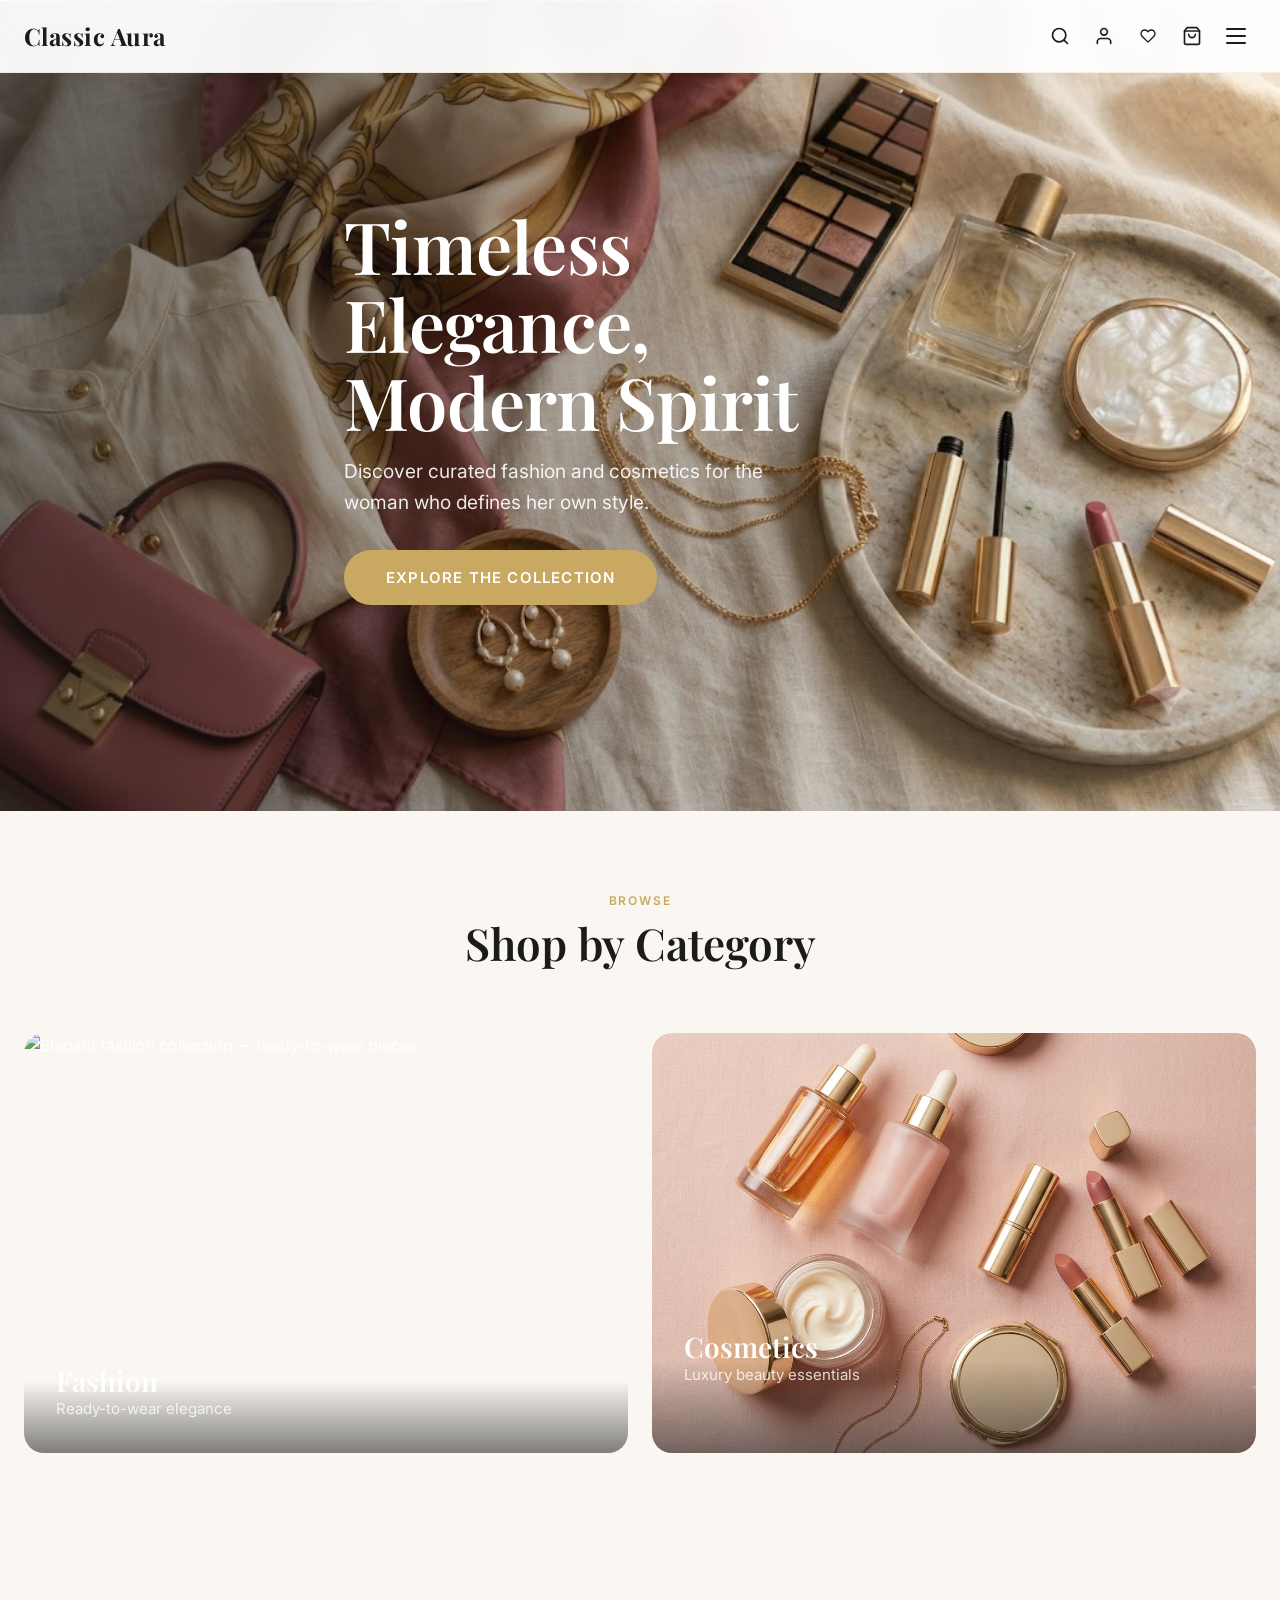
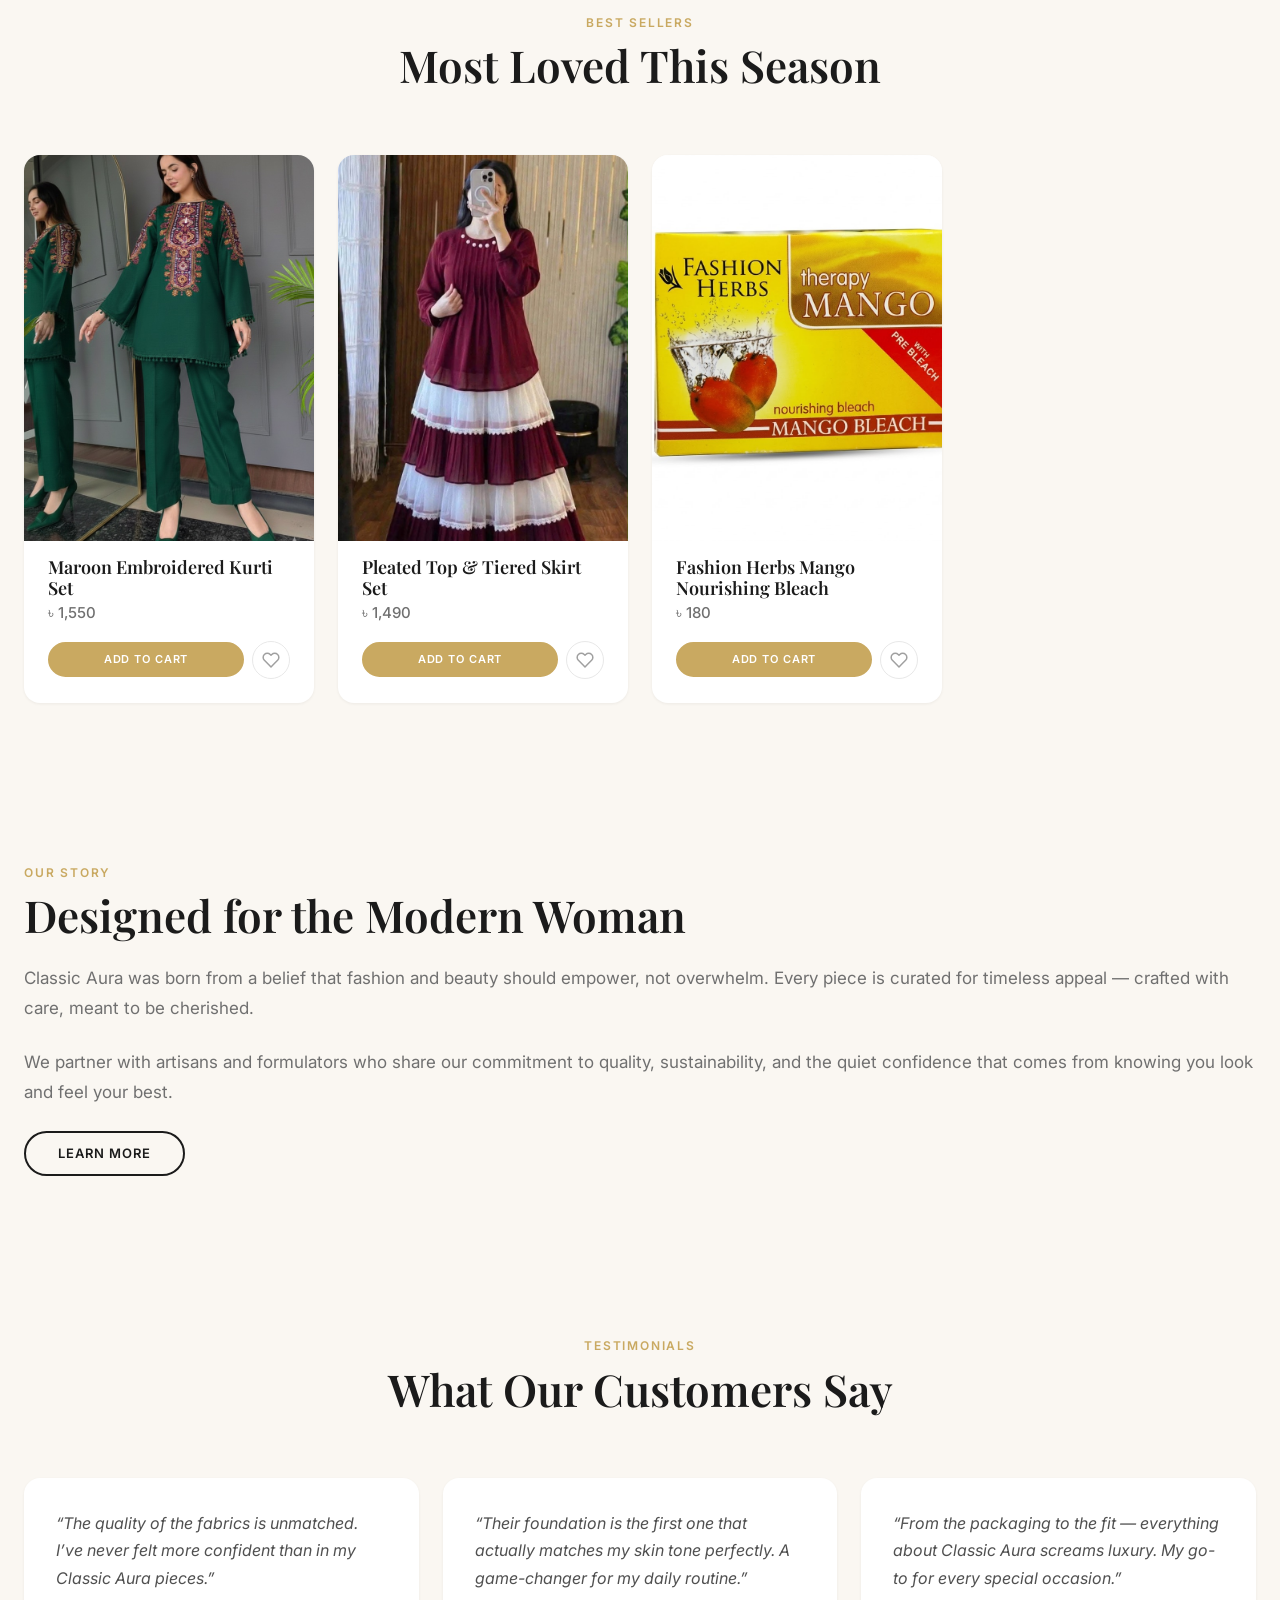
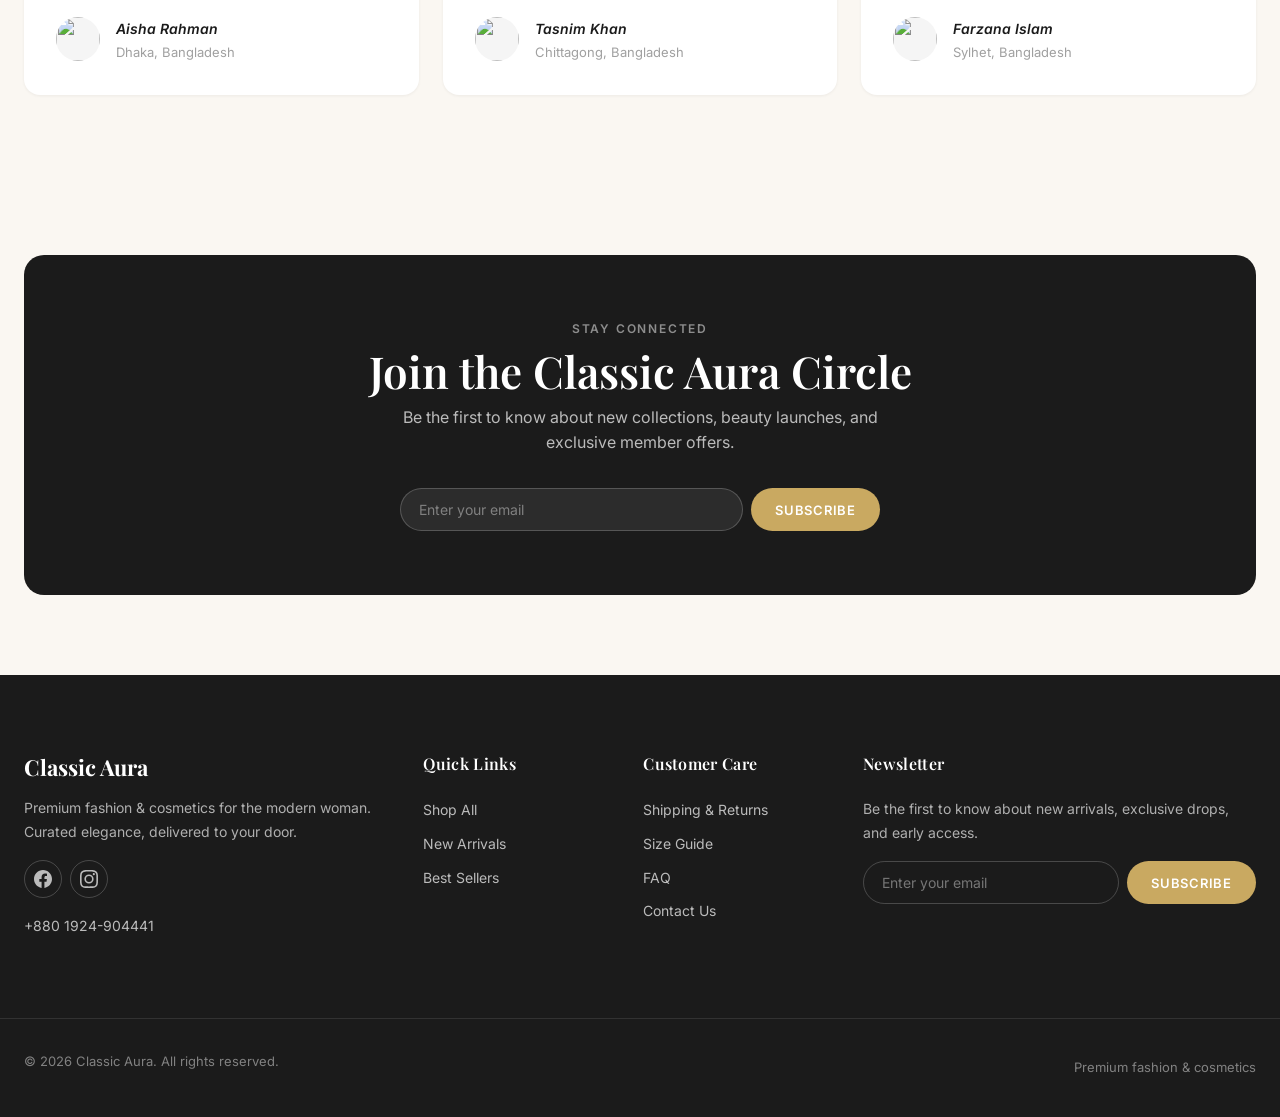
==== index.html @ 53a3348b "Update Cosmetics category card image to covar1.jpg" ====
<!DOCTYPE html>
<html lang="en">
<head>
  <meta charset="UTF-8">
  <meta name="viewport" content="width=device-width, initial-scale=1.0">
  <title>Classic Aura — Premium Fashion &amp; Cosmetics</title>
  <meta name="description" content="Discover Classic Aura — curated women's fashion and luxury cosmetics. Timeless elegance, modern sophistication. Shop the latest collections.">

  <!-- Google tag (gtag.js) -->
  <script async src="https://www.googletagmanager.com/gtag/js?id=G-PVCL6HL3KT"></script>
  <script>
    window.dataLayer = window.dataLayer || [];
    function gtag(){dataLayer.push(arguments);}
    gtag('js', new Date());
    gtag('config', 'G-PVCL6HL3KT');
  </script>

  <!-- Meta Pixel Code -->
  <script>
  !function(f,b,e,v,n,t,s)
  {if(f.fbq)return;n=f.fbq=function(){n.callMethod?
  n.callMethod.apply(n,arguments):n.queue.push(arguments)};
  if(!f._fbq)f._fbq=n;n.push=n;n.loaded=!0;n.version='2.0';
  n.queue=[];t=b.createElement(e);t.async=!0;
  t.src=v;s=b.getElementsByTagName(e)[0];
  s.parentNode.insertBefore(t,s)}(window, document,'script',
  'https://connect.facebook.net/en_US/fbevents.js');
  fbq('init', '1914672909068223');
  fbq('track', 'PageView');
  </script>
  <noscript><img height="1" width="1" style="display:none"
  src="https://www.facebook.com/tr?id=1914672909068223&ev=PageView&noscript=1"
  /></noscript>
  <!-- End Meta Pixel Code -->

  <script type="application/ld+json">
  {
    "@context": "https://schema.org",
    "@type": "Organization",
    "name": "Classic Aura",
    "url": "https://classicaura.netlify.app",
    "description": "Classic Aura is a premium fashion and cosmetics retailer based in Bangladesh, offering curated women's fashion and luxury beauty essentials.",
    "contactPoint": {
      "@type": "ContactPoint",
      "telephone": "+8801924904441",
      "contactType": "customer service"
    },
    "sameAs": [
      "https://www.facebook.com/share/1JRDPLqBXt/?mibextid=wwXIfr",
      "https://www.instagram.com/classicauraofficial/"
    ]
  }
  </script>

  <link rel="preconnect" href="https://fonts.googleapis.com">
  <link rel="preconnect" href="https://fonts.gstatic.com" crossorigin>
  <link href="https://fonts.googleapis.com/css2?family=Inter:wght@300;400;500;600;700&family=Playfair+Display:ital,wght@0,400;0,500;0,600;0,700;1,400;1,500&display=swap" rel="stylesheet">

  <link rel="stylesheet" href="css/style.css">
  <link rel="icon" type="image/svg+xml" href="favicon.svg">
</head>
<body>

  <!-- ════════════════════════════════════════════
       START SITE HEADER
       ════════════════════════════════════════════ -->
  <header class="site-header">
    <div class="header-inner">
      <a href="index.html" class="logo">Classic Aura</a>

      <nav class="nav" aria-label="Main navigation">
        <ul>
          <li><a href="index.html">Home</a></li>
          <li><a href="shop.html">Shop</a></li>
          <li><a href="shop.html?category=cosmetics">Cosmetics</a></li>
          <li><a href="about.html">About Us</a></li>
          <li><a href="contact.html">Contact</a></li>
        </ul>
      </nav>

      <div class="header-actions">
        <a href="shop.html" class="action-btn" aria-label="Search products">
          <svg width="20" height="20" viewBox="0 0 24 24" fill="none" stroke="currentColor" stroke-width="2" stroke-linecap="round" stroke-linejoin="round" aria-hidden="true">
            <circle cx="11" cy="11" r="8"/>
            <line x1="21" y1="21" x2="16.65" y2="16.65"/>
          </svg>
        </a>

        <a href="#" class="action-btn" aria-label="Account">
          <svg width="20" height="20" viewBox="0 0 24 24" fill="none" stroke="currentColor" stroke-width="2" stroke-linecap="round" stroke-linejoin="round" aria-hidden="true">
            <path d="M20 21v-2a4 4 0 0 0-4-4H8a4 4 0 0 0-4 4v2"/>
            <circle cx="12" cy="7" r="4"/>
          </svg>
        </a>

        <button class="action-btn wishlist-btn" aria-label="Wishlist">
          <svg width="20" height="20" viewBox="0 0 24 24" fill="none" stroke="currentColor" stroke-width="2" stroke-linecap="round" stroke-linejoin="round" aria-hidden="true">
            <path d="M20.84 4.61a5.5 5.5 0 0 0-7.78 0L12 5.67l-1.06-1.06a5.5 5.5 0 0 0-7.78 7.78l1.06 1.06L12 21.23l7.78-7.78 1.06-1.06a5.5 5.5 0 0 0 0-7.78z"/>
          </svg>
        </button>

        <a href="cart.html" class="action-btn cart-btn" aria-label="Shopping cart">
          <svg width="20" height="20" viewBox="0 0 24 24" fill="none" stroke="currentColor" stroke-width="2" stroke-linecap="round" stroke-linejoin="round" aria-hidden="true">
            <path d="M6 2L3 6v14a2 2 0 0 0 2 2h14a2 2 0 0 0 2-2V6l-3-4z"/>
            <line x1="3" y1="6" x2="21" y2="6"/>
            <path d="M16 10a4 4 0 0 1-8 0"/>
          </svg>
          <span class="cart-badge" id="cart-count">0</span>
        </a>

        <button class="nav-toggle" id="nav-toggle" aria-label="Toggle navigation menu" aria-expanded="false">
          <span></span>
          <span></span>
          <span></span>
        </button>
      </div>
    </div>
  </header>

  <main class="main">

    <!-- ─── 1. HERO ─── -->
    <section class="hero">
      <img
        class="hero-image"
        src="images/bannar.jpg"
        alt="Elegant woman in Classic Aura fashion — timeless style"
      >
      <div class="hero-overlay"></div>
      <div class="hero-content fade-in-section">
        <h1>Timeless Elegance,<br>Modern Spirit</h1>
        <p>Discover curated fashion and cosmetics for the woman who defines her own style.</p>
        <a href="shop.html" class="btn btn-primary btn-lg">Explore the Collection</a>
      </div>
    </section>

    <!-- ─── 2. SHOP BY CATEGORY ─── -->
    <section class="section" aria-labelledby="category-heading">
      <div class="container">
        <div class="section-header fade-in-section">
          <span class="section-eyebrow">Browse</span>
          <h2 id="category-heading">Shop by Category</h2>
        </div>

        <div class="category-grid">
          <!-- Fashion card -->
          <a
            href="shop.html?category=fashion"
            class="category-card category-card-fashion"
            aria-label="Browse fashion collection"
          >
            <img
              src="https://images.unsplash.com/photo-1490481651871-ab68de25d43d?q=80&w=1200"
              alt="Elegant fashion collection — ready-to-wear pieces"
              loading="lazy"
            >
            <div class="fabric-shimmer" aria-hidden="true"></div>
            <div class="category-card-content">
              <h3>Fashion</h3>
              <p>Ready-to-wear elegance</p>
            </div>
          </a>

          <!-- Cosmetics card -->
          <a
            href="shop.html?category=cosmetics"
            class="category-card category-card-cosmetics"
            aria-label="Browse cosmetics collection"
          >
            <img
              src="images/covar1.jpg"
              alt="Luxury cosmetics collection — beauty essentials"
              loading="lazy"
            >
            <div class="category-card-content">
              <h3>Cosmetics</h3>
              <p>Luxury beauty essentials</p>
              <div class="shade-dots" aria-hidden="true">
                <span class="shade-dot" style="background: #C94A4A;" title="Crimson"></span>
                <span class="shade-dot" style="background: #C9A961;" title="Champagne"></span>
                <span class="shade-dot" style="background: #D4829A;" title="Blush Rose"></span>
                <span class="shade-dot" style="background: #8B5E3C;" title="Terracotta"></span>
              </div>
            </div>
          </a>
        </div>
      </div>
    </section>

    <!-- ─── 3. BEST SELLERS ─── -->
    <section class="section" aria-labelledby="bestsellers-heading">
      <div class="container">
        <div class="section-header fade-in-section">
          <span class="section-eyebrow">Best Sellers</span>
          <h2 id="bestsellers-heading">Most Loved This Season</h2>
        </div>
        <div class="grid-4" id="best-sellers-grid">
          <!-- Populated by renderBestSellers() in main.js -->
        </div>
      </div>
    </section>

    <!-- ─── 4. BRAND STORY ─── -->
    <section class="section" aria-labelledby="story-heading">
      <div class="container">
        <div class="brand-story">
          <div class="brand-story-content fade-in-section">
            <span class="section-eyebrow">Our Story</span>
            <h2 id="story-heading">Designed for the Modern Woman</h2>
            <p>Classic Aura was born from a belief that fashion and beauty should empower, not overwhelm. Every piece is curated for timeless appeal &mdash; crafted with care, meant to be cherished.</p>
            <p>We partner with artisans and formulators who share our commitment to quality, sustainability, and the quiet confidence that comes from knowing you look and feel your best.</p>
            <a href="about.html" class="btn btn-secondary">Learn More</a>
          </div>
        </div>
      </div>
    </section>

    <!-- ─── 5. TESTIMONIALS ─── -->
    <section class="section" aria-labelledby="testimonials-heading">
      <div class="container">
        <div class="section-header fade-in-section">
          <span class="section-eyebrow">Testimonials</span>
          <h2 id="testimonials-heading">What Our Customers Say</h2>
        </div>

        <div class="grid-3">
          <blockquote class="testimonial-card fade-in-section">
            <p class="testimonial-text">&ldquo;The quality of the fabrics is unmatched. I&rsquo;ve never felt more confident than in my Classic Aura pieces.&rdquo;</p>
            <footer class="testimonial-author">
              <img
                class="testimonial-avatar"
                src="https://picsum.photos/seed/testimonial-1/100/100"
                alt=""
                loading="lazy"
              >
              <div>
                <cite class="testimonial-name">Aisha Rahman</cite>
                <div class="testimonial-title">Dhaka, Bangladesh</div>
              </div>
            </footer>
          </blockquote>

          <blockquote class="testimonial-card fade-in-section">
            <p class="testimonial-text">&ldquo;Their foundation is the first one that actually matches my skin tone perfectly. A game-changer for my daily routine.&rdquo;</p>
            <footer class="testimonial-author">
              <img
                class="testimonial-avatar"
                src="https://picsum.photos/seed/testimonial-2/100/100"
                alt=""
                loading="lazy"
              >
              <div>
                <cite class="testimonial-name">Tasnim Khan</cite>
                <div class="testimonial-title">Chittagong, Bangladesh</div>
              </div>
            </footer>
          </blockquote>

          <blockquote class="testimonial-card fade-in-section">
            <p class="testimonial-text">&ldquo;From the packaging to the fit &mdash; everything about Classic Aura screams luxury. My go-to for every special occasion.&rdquo;</p>
            <footer class="testimonial-author">
              <img
                class="testimonial-avatar"
                src="https://picsum.photos/seed/testimonial-3/100/100"
                alt=""
                loading="lazy"
              >
              <div>
                <cite class="testimonial-name">Farzana Islam</cite>
                <div class="testimonial-title">Sylhet, Bangladesh</div>
              </div>
            </footer>
          </blockquote>
        </div>
      </div>
    </section>

    <!-- ─── 6. NEWSLETTER BAND ─── -->
    <section class="section" aria-labelledby="newsletter-heading">
      <div class="container">
        <div class="newsletter-band fade-in-section">
          <span class="section-eyebrow" style="color: rgba(255,255,255,0.5);">Stay Connected</span>
          <h2 id="newsletter-heading">Join the Classic Aura Circle</h2>
          <p>Be the first to know about new collections, beauty launches, and exclusive member offers.</p>
          <form class="newsletter-form" novalidate>
            <input type="hidden" name="access_key" value="d2c3dead-e076-49e2-a0ea-5deff42fe90a">
            <input type="hidden" name="subject" value="Newsletter signup">
            <input type="email" placeholder="Enter your email" aria-label="Email address" required>
            <button type="submit">Subscribe</button>
          </form>
          <p class="newsletter-success">Thank you! You&rsquo;re now subscribed.</p>
        </div>
      </div>
    </section>

  </main>

  <!-- ════════════════════════════════════════════
       START REUSABLE FOOTER
       ════════════════════════════════════════════ -->
  <footer class="footer">
    <div class="footer-grid">

      <div class="footer-col">
        <h3>Classic Aura</h3>
        <p>Premium fashion &amp; cosmetics for the modern woman. Curated elegance, delivered to your door.</p>
        <div class="social-links">
          <a href="https://www.facebook.com/share/1JRDPLqBXt/?mibextid=wwXIfr" target="_blank" rel="noopener" aria-label="Facebook">
            <svg width="18" height="18" viewBox="0 0 24 24" fill="currentColor" aria-hidden="true">
              <path d="M24 12.073c0-6.627-5.373-12-12-12s-12 5.373-12 12c0 5.99 4.388 10.954 10.125 11.854v-8.385H7.078v-3.47h3.047V9.43c0-3.007 1.792-4.669 4.533-4.669 1.312 0 2.686.235 2.686.235v2.953H15.83c-1.491 0-1.956.925-1.956 1.874v2.25h3.328l-.532 3.47h-2.796v8.385C19.612 23.027 24 18.062 24 12.073z"/>
            </svg>
          </a>
          <a href="https://www.instagram.com/classicauraofficial/" target="_blank" rel="noopener" aria-label="Instagram">
            <svg width="18" height="18" viewBox="0 0 24 24" fill="currentColor" aria-hidden="true">
              <path d="M12 2.163c3.204 0 3.584.012 4.85.07 3.252.148 4.771 1.691 4.919 4.919.058 1.265.069 1.645.069 4.849 0 3.205-.012 3.584-.069 4.849-.149 3.225-1.664 4.771-4.919 4.919-1.266.058-1.644.07-4.85.07-3.204 0-3.584-.012-4.849-.07-3.26-.149-4.771-1.699-4.919-4.92-.058-1.265-.07-1.644-.07-4.849 0-3.204.013-3.583.07-4.849.149-3.227 1.664-4.771 4.919-4.919 1.266-.057 1.645-.069 4.849-.069zM12 0C8.741 0 8.333.014 7.053.072 2.695.272.273 2.69.073 7.052.014 8.333 0 8.741 0 12c0 3.259.014 3.668.072 4.948.2 4.358 2.618 6.78 6.98 6.98C8.333 23.986 8.741 24 12 24c3.259 0 3.668-.014 4.948-.072 4.354-.2 6.782-2.618 6.979-6.98.059-1.28.073-1.689.073-4.948 0-3.259-.014-3.667-.072-4.947-.196-4.354-2.617-6.78-6.979-6.98C15.668.014 15.259 0 12 0zm0 5.838a6.162 6.162 0 100 12.324 6.162 6.162 0 000-12.324zM12 16a4 4 0 110-8 4 4 0 010 8zm6.406-11.845a1.44 1.44 0 100 2.881 1.44 1.44 0 000-2.881z"/>
            </svg>
          </a>
        </div>
        <p style="margin-top:var(--space-md);font-size:0.875rem;color:rgba(255,255,255,0.65);">
          <a href="tel:+8801924904441" style="color:rgba(255,255,255,0.7);">+880 1924-904441</a>
        </p>
      </div>

      <div class="footer-col">
        <h4>Quick Links</h4>
        <ul>
          <li><a href="shop.html">Shop All</a></li>
          <li><a href="shop.html?sort=newest">New Arrivals</a></li>
          <li><a href="shop.html">Best Sellers</a></li>
        </ul>
      </div>

      <div class="footer-col">
        <h4>Customer Care</h4>
        <ul>
          <li><a href="contact.html#shipping">Shipping &amp; Returns</a></li>
          <li><a href="contact.html#size-guide">Size Guide</a></li>
          <li><a href="contact.html#faq">FAQ</a></li>
          <li><a href="contact.html">Contact Us</a></li>
        </ul>
      </div>

      <div class="footer-col">
        <h4>Newsletter</h4>
        <p>Be the first to know about new arrivals, exclusive drops, and early access.</p>
        <form class="newsletter-form" novalidate>
          <input type="email" placeholder="Enter your email" aria-label="Email address" required>
          <button type="submit">Subscribe</button>
        </form>
      </div>

    </div>

    <div class="footer-bottom">
      <p>&copy; 2026 Classic Aura. All rights reserved.</p>
      <p>Premium fashion &amp; cosmetics</p>
    </div>
  </footer>
  <!-- ════════════════════════════════════════════
       END REUSABLE FOOTER
       ════════════════════════════════════════════ -->

  <script src="js/products.js"></script>
  <script src="js/main.js"></script>
  <!--Start of Tawk.to Script-->
  <script type="text/javascript">
  var Tawk_API=Tawk_API||{}, Tawk_LoadStart=new Date();
  (function(){
  var s1=document.createElement("script"),s0=document.getElementsByTagName("script")[0];
  s1.async=true;
  s1.src='https://embed.tawk.to/6a76edaa224bc71d4a538dc3/1jvg90pat';
  s1.charset='UTF-8';
  s1.setAttribute('crossorigin','*');
  s0.parentNode.insertBefore(s1,s0);
  })();
  </script>
  <!--End of Tawk.to Script-->
</body>
</html>
---- css/style.css ----
/* =============================================
   CLASSIC AURA — Design System & Global Styles
   ============================================= */

/* ─── Google Fonts ─── */
@import url('https://fonts.googleapis.com/css2?family=Inter:wght@300;400;500;600;700&family=Playfair+Display:ital,wght@0,400;0,500;0,600;0,700;1,400;1,500&display=swap');

/* ─── CSS Custom Properties ─── */
:root {
  /* Colors */
  --color-ivory: #FAF7F2;
  --color-charcoal: #1B1B1B;
  --color-gold: #C9A961;
  --color-gold-light: #DCC28A;
  --color-gold-dark: #B8944A;
  --color-blush: #F2D9D9;
  --color-blush-light: #F8ECEC;
  --color-white: #FFFFFF;
  --color-error: #C94A4A;
  --color-success: #5A8F5A;

  --color-gray-100: #F5F5F5;
  --color-gray-200: #E8E8E8;
  --color-gray-300: #D0D0D0;
  --color-gray-400: #A0A0A0;
  --color-gray-500: #707070;
  --color-gray-600: #505050;

  /* Typography */
  --font-heading: 'Playfair Display', Georgia, serif;
  --font-body: 'Inter', -apple-system, BlinkMacSystemFont, 'Segoe UI', Roboto, sans-serif;

  /* Spacing scale (4px base) */
  --space-2xs: 2px;
  --space-xs: 4px;
  --space-sm: 8px;
  --space-md: 16px;
  --space-lg: 24px;
  --space-xl: 32px;
  --space-2xl: 40px;
  --space-3xl: 48px;
  --space-4xl: 64px;
  --space-5xl: 80px;
  --space-6xl: 96px;
  --space-7xl: 120px;

  /* Border radius */
  --radius-sm: 8px;
  --radius-md: 12px;
  --radius-lg: 16px;
  --radius-xl: 20px;
  --radius-full: 9999px;

  /* Shadows */
  --shadow-sm: 0 1px 3px rgba(27, 27, 27, 0.06);
  --shadow-md: 0 4px 16px rgba(27, 27, 27, 0.08);
  --shadow-lg: 0 8px 32px rgba(27, 27, 27, 0.10);
  --shadow-xl: 0 16px 48px rgba(27, 27, 27, 0.12);

  /* Transitions */
  --transition-fast: 200ms ease;
  --transition-base: 300ms ease;
  --transition-slow: 500ms ease;

  /* Layout */
  --container-max: 1280px;
  --container-padding: var(--space-lg);
  --header-height: 72px;
}

/* ─── Reset ─── */
*,
*::before,
*::after {
  box-sizing: border-box;
  margin: 0;
  padding: 0;
}

html {
  scroll-behavior: smooth;
  -webkit-text-size-adjust: 100%;
}

body {
  font-family: var(--font-body);
  font-size: 16px;
  line-height: 1.6;
  color: var(--color-charcoal);
  background-color: var(--color-ivory);
  -webkit-font-smoothing: antialiased;
  -moz-osx-font-smoothing: grayscale;
  min-height: 100vh;
}

img {
  max-width: 100%;
  height: auto;
  display: block;
}

a {
  color: inherit;
  text-decoration: none;
}

ul,
ol {
  list-style: none;
}

button {
  font-family: var(--font-body);
  cursor: pointer;
  border: none;
  background: none;
  font-size: inherit;
  color: inherit;
}

input,
textarea,
select {
  font-family: var(--font-body);
  font-size: inherit;
  color: inherit;
}

/* ─── Focus Visible ─── */
:focus-visible {
  outline: 2.5px solid var(--color-gold);
  outline-offset: 3px;
  border-radius: 2px;
}

/* Remove default focus for mouse users */
:focus:not(:focus-visible) {
  outline: none;
}

/* ─── Typography ─── */
h1, h2, h3, h4, h5, h6 {
  font-family: var(--font-heading);
  font-weight: 600;
  line-height: 1.15;
  color: var(--color-charcoal);
}

h1 { font-size: clamp(2.25rem, 5vw, 3.75rem); }
h2 { font-size: clamp(1.75rem, 3.5vw, 2.75rem); }
h3 { font-size: clamp(1.35rem, 2.25vw, 1.875rem); }
h4 { font-size: clamp(1.125rem, 1.5vw, 1.375rem); }

p { margin-bottom: 1em; }
p:last-child { margin-bottom: 0; }

.section-eyebrow {
  display: block;
  font-family: var(--font-body);
  font-size: 0.75rem;
  font-weight: 600;
  letter-spacing: 0.15em;
  text-transform: uppercase;
  color: var(--color-gold);
  margin-bottom: var(--space-sm);
}

/* ─── Container ─── */
.container {
  max-width: var(--container-max);
  margin: 0 auto;
  padding: 0 var(--container-padding);
}

/* ─── Section ─── */
.section {
  padding: var(--space-5xl) 0;
}

.section-title {
  text-align: center;
  margin-bottom: var(--space-3xl);
}

.section-header {
  text-align: center;
  margin-bottom: var(--space-4xl);
}

/* ─── Buttons ─── */
.btn {
  display: inline-flex;
  align-items: center;
  justify-content: center;
  gap: var(--space-sm);
  padding: 14px 32px;
  font-family: var(--font-body);
  font-size: 0.8125rem;
  font-weight: 600;
  letter-spacing: 0.08em;
  text-transform: uppercase;
  border-radius: var(--radius-full);
  transition: all var(--transition-base);
  cursor: pointer;
  border: 2px solid transparent;
  white-space: nowrap;
  line-height: 1;
}

.btn-primary {
  background-color: var(--color-gold);
  color: var(--color-white);
  border-color: var(--color-gold);
}

.btn-primary:hover,
.btn-primary:focus-visible {
  background-color: var(--color-gold-dark);
  border-color: var(--color-gold-dark);
  transform: translateY(-1px);
  box-shadow: 0 4px 16px rgba(201, 169, 97, 0.35);
}

.btn-primary:active {
  transform: translateY(0);
}

.btn-secondary {
  background-color: transparent;
  color: var(--color-charcoal);
  border-color: var(--color-charcoal);
}

.btn-secondary:hover,
.btn-secondary:focus-visible {
  background-color: var(--color-charcoal);
  color: var(--color-white);
  transform: translateY(-1px);
}

.btn-secondary:active {
  transform: translateY(0);
}

.btn-ghost {
  background-color: transparent;
  color: var(--color-charcoal);
  border-color: transparent;
}

.btn-ghost:hover,
.btn-ghost:focus-visible {
  background-color: rgba(27, 27, 27, 0.06);
}

.btn-sm {
  padding: 10px 22px;
  font-size: 0.6875rem;
}

.btn-lg {
  padding: 18px 40px;
  font-size: 0.9375rem;
}

.btn-block {
  display: flex;
  width: 100%;
}

.btn:disabled {
  opacity: 0.4;
  cursor: not-allowed;
  transform: none !important;
  box-shadow: none !important;
}

/* ─── Cards ─── */
.card {
  background-color: var(--color-white);
  border-radius: var(--radius-lg);
  box-shadow: var(--shadow-sm);
  transition: all var(--transition-base);
  overflow: hidden;
}

.card:hover {
  box-shadow: var(--shadow-md);
  transform: translateY(-3px);
}

/* ─── Grid Helpers ─── */
.grid-2 { display: grid; grid-template-columns: repeat(2, 1fr); gap: var(--space-lg); }
.grid-3 { display: grid; grid-template-columns: repeat(3, 1fr); gap: var(--space-lg); }
.grid-4 { display: grid; grid-template-columns: repeat(4, 1fr); gap: var(--space-lg); }

/* ─── Forms ─── */
.form-group {
  margin-bottom: var(--space-lg);
}

.form-label {
  display: block;
  font-size: 0.8125rem;
  font-weight: 600;
  letter-spacing: 0.05em;
  text-transform: uppercase;
  margin-bottom: var(--space-sm);
  color: var(--color-charcoal);
}

.form-input {
  width: 100%;
  padding: 14px 18px;
  border: 1.5px solid var(--color-gray-300);
  border-radius: var(--radius-sm);
  background-color: var(--color-white);
  font-size: 0.9375rem;
  transition: border-color var(--transition-fast);
  color: var(--color-charcoal);
}

.form-input::placeholder {
  color: var(--color-gray-400);
}

.form-input:focus {
  outline: none;
  border-color: var(--color-gold);
  box-shadow: 0 0 0 3px rgba(201, 169, 97, 0.12);
}

.form-input.error {
  border-color: var(--color-error);
}

.form-error {
  color: var(--color-error);
  font-size: 0.8125rem;
  margin-top: var(--space-xs);
  display: none;
}

.form-error.visible {
  display: block;
}

textarea.form-input {
  min-height: 120px;
  resize: vertical;
}

/* ─── Top Announcement Banner (hidden by default) ─── */
.top-banner {
  display: none;
}

/* ─── Header ─── */
.site-header {
  position: sticky;
  top: 0;
  left: 0;
  width: 100%;
  z-index: 1000;
  background: rgba(255, 255, 255, 0.95);
  backdrop-filter: blur(16px);
  -webkit-backdrop-filter: blur(16px);
  border-bottom: 1px solid rgba(201, 169, 97, 0.15);
  box-shadow: 0 1px 20px rgba(0, 0, 0, 0.04);
  padding: 0 var(--container-padding);
}

.header-inner {
  max-width: var(--container-max);
  margin: 0 auto;
  display: flex;
  align-items: center;
  justify-content: space-between;
  height: var(--header-height);
}

.logo {
  font-family: var(--font-heading);
  font-size: 1.5rem;
  font-weight: 700;
  color: var(--color-charcoal);
  letter-spacing: 0.02em;
  transition: color var(--transition-fast);
  flex-shrink: 0;
}

.logo:hover {
  color: var(--color-gold);
}

/* Navigation — hamburger dropdown menu */
.nav {
  position: absolute;
  top: calc(100% + 10px);
  right: var(--container-padding);
  background: var(--color-ivory);
  border: 1px solid var(--color-gray-200);
  border-radius: var(--radius-md);
  box-shadow: 0 16px 48px rgba(27, 27, 27, 0.14);
  min-width: 240px;
  padding: var(--space-sm) 0;
  list-style: none;
  opacity: 0;
  visibility: hidden;
  transform: translateY(-10px);
  transition: opacity var(--transition-base), transform var(--transition-base), visibility var(--transition-base);
  z-index: 999;
}

.nav.open {
  opacity: 1;
  visibility: visible;
  transform: translateY(0);
}

.nav ul {
  list-style: none;
  margin: 0;
  padding: 0;
  display: flex;
  flex-direction: column;
}

.nav li {
  border-bottom: 1px solid rgba(27, 27, 27, 0.06);
}

.nav li:last-child {
  border-bottom: none;
}

.nav a {
  display: block;
  padding: 14px 24px;
  font-family: var(--font-heading);
  font-size: 1rem;
  font-weight: 500;
  color: var(--color-charcoal);
  text-decoration: none;
  transition: color var(--transition-fast), background var(--transition-fast);
}

.nav a::after {
  display: none;
}

.nav a:hover {
  color: var(--color-gold);
  background: rgba(201, 169, 97, 0.06);
}

/* Header action icons */
.header-actions {
  display: flex;
  align-items: center;
  gap: var(--space-xs);
}

.header-actions .action-btn {
  display: flex;
  align-items: center;
  justify-content: center;
  width: 40px;
  height: 40px;
  border-radius: var(--radius-full);
  border: none;
  background: none;
  transition: background var(--transition-fast), color var(--transition-fast);
  color: var(--color-charcoal);
  position: relative;
  cursor: pointer;
}

.header-actions .action-btn:hover {
  background: rgba(201, 169, 97, 0.12);
  color: var(--color-gold);
}

.cart-btn {
  position: relative;
}

.cart-badge {
  position: absolute;
  top: 3px;
  right: 3px;
  min-width: 18px;
  height: 18px;
  padding: 0 5px;
  background-color: var(--color-gold);
  color: var(--color-white);
  font-size: 0.625rem;
  font-weight: 700;
  line-height: 18px;
  text-align: center;
  border-radius: var(--radius-full);
  display: none;
  pointer-events: none;
}

.cart-badge.visible {
  display: inline-flex;
  pointer-events: auto;
}

/* Nav toggle (hamburger) */
.nav-toggle {
  display: flex;
  flex-direction: column;
  align-items: center;
  justify-content: center;
  width: 40px;
  height: 40px;
  gap: 5px;
  border-radius: var(--radius-full);
  border: none;
  background: none;
  cursor: pointer;
  transition: background var(--transition-fast);
}

.nav-toggle:hover {
  background: rgba(201, 169, 97, 0.12);
}

.nav-toggle span {
  display: block;
  width: 20px;
  height: 2px;
  background-color: var(--color-charcoal);
  transition: all var(--transition-base);
  border-radius: 2px;
  transform-origin: center;
}

.nav-toggle.active span:nth-child(1) {
  transform: translateY(7px) rotate(45deg);
}

.nav-toggle.active span:nth-child(2) {
  opacity: 0;
}

.nav-toggle.active span:nth-child(3) {
  transform: translateY(-7px) rotate(-45deg);
}



/* ─── Footer ─── */
.footer {
  background-color: var(--color-charcoal);
  color: rgba(255, 255, 255, 0.75);
  padding: var(--space-5xl) 0 var(--space-xl);
  margin-top: auto;
}

.footer-grid {
  max-width: var(--container-max);
  margin: 0 auto;
  padding: 0 var(--container-padding);
  display: grid;
  grid-template-columns: 2fr 1fr 1fr 2fr;
  gap: var(--space-3xl) var(--space-2xl);
}

.footer-col h3 {
  font-family: var(--font-heading);
  font-size: 1.375rem;
  font-weight: 700;
  color: var(--color-white);
  margin-bottom: var(--space-md);
}

.footer-col h4 {
  font-family: var(--font-heading);
  font-size: 1rem;
  font-weight: 600;
  color: var(--color-white);
  margin-bottom: var(--space-lg);
  letter-spacing: 0.02em;
}

.footer-col p {
  font-size: 0.875rem;
  line-height: 1.7;
  margin-bottom: var(--space-md);
  color: rgba(255, 255, 255, 0.65);
}

.footer-col ul {
  display: flex;
  flex-direction: column;
  gap: var(--space-sm);
}

.footer-col a {
  color: rgba(255, 255, 255, 0.7);
  font-size: 0.875rem;
  line-height: 1.6;
  transition: color var(--transition-fast);
}

.footer-col a:hover {
  color: var(--color-gold);
}

/* Social links */
.social-links {
  display: flex;
  gap: var(--space-sm);
  margin-top: var(--space-md);
}

.social-links a {
  display: flex;
  align-items: center;
  justify-content: center;
  width: 38px;
  height: 38px;
  border: 1px solid rgba(255, 255, 255, 0.2);
  border-radius: var(--radius-full);
  transition: all var(--transition-fast);
  color: rgba(255, 255, 255, 0.7);
}

.social-links a:hover {
  border-color: var(--color-gold);
  background-color: var(--color-gold);
  color: var(--color-white);
}

/* Newsletter form */
.newsletter-form {
  display: flex;
  gap: var(--space-sm);
  margin-top: var(--space-md);
}

.newsletter-form input {
  flex: 1;
  min-width: 0;
  padding: 12px 18px;
  border: 1px solid rgba(255, 255, 255, 0.2);
  border-radius: var(--radius-full);
  background: transparent;
  color: var(--color-white);
  font-size: 0.875rem;
  transition: border-color var(--transition-fast);
  outline: none;
}

.newsletter-form input::placeholder {
  color: rgba(255, 255, 255, 0.4);
}

.newsletter-form input:focus {
  border-color: var(--color-gold);
  box-shadow: 0 0 0 3px rgba(201, 169, 97, 0.15);
}

.newsletter-form button {
  padding: 12px 24px;
  background-color: var(--color-gold);
  color: var(--color-white);
  border: none;
  border-radius: var(--radius-full);
  font-size: 0.8125rem;
  font-weight: 600;
  letter-spacing: 0.06em;
  text-transform: uppercase;
  cursor: pointer;
  transition: background var(--transition-fast);
  white-space: nowrap;
  flex-shrink: 0;
}

.newsletter-form button:hover {
  background-color: var(--color-gold-dark);
}

.newsletter-form button:focus-visible {
  outline: 2.5px solid var(--color-white);
  outline-offset: 2px;
}

/* Footer bottom bar */
.footer-bottom {
  max-width: var(--container-max);
  margin: var(--space-4xl) auto 0;
  padding: var(--space-xl) var(--container-padding) 0;
  border-top: 1px solid rgba(255, 255, 255, 0.1);
  font-size: 0.8125rem;
  color: rgba(255, 255, 255, 0.45);
  display: flex;
  justify-content: space-between;
  align-items: center;
  flex-wrap: wrap;
  gap: var(--space-sm);
}

/* ─── Category Card Effects (Homepage) ─── */

/* Cosmetics shade dots */
.shade-dots {
  display: flex;
  gap: 6px;
  margin-top: var(--space-md);
  opacity: 0;
  transform: translateY(6px);
  transition: opacity var(--transition-base), transform var(--transition-base);
  transition-delay: 0.05s;
}

.category-card:hover .shade-dots {
  opacity: 1;
  transform: translateY(0);
}

.shade-dot {
  width: 18px;
  height: 18px;
  border-radius: var(--radius-full);
  border: 2px solid var(--color-white);
  box-shadow: 0 1px 4px rgba(0, 0, 0, 0.12);
  transition: transform var(--transition-fast);
  cursor: default;
}

.shade-dot:hover {
  transform: scale(1.2);
}

/* Fashion fabric shimmer */
.fabric-shimmer {
  position: absolute;
  inset: 0;
  background: linear-gradient(
    115deg,
    transparent 20%,
    rgba(255, 255, 255, 0.08) 30%,
    rgba(255, 255, 255, 0.15) 40%,
    rgba(255, 255, 255, 0.08) 50%,
    transparent 60%
  );
  background-size: 200% 200%;
  opacity: 0;
  transition: opacity var(--transition-slow);
  pointer-events: none;
  border-radius: inherit;
}

.category-card:hover .fabric-shimmer {
  opacity: 1;
  animation: shimmerSlide 2.5s ease-in-out infinite;
}

@keyframes shimmerSlide {
  0% {
    background-position: 200% 0;
  }
  100% {
    background-position: -200% 0;
  }
}

/* ─── Placeholder Main ─── */
.main {
  min-height: 60vh;
}

/* ─── Empty States ─── */
.empty-state {
  text-align: center;
  padding: var(--space-5xl) var(--space-lg);
  max-width: 480px;
  margin: 0 auto;
}

.empty-state h2 {
  margin-bottom: var(--space-md);
}

.empty-state p {
  color: var(--color-gray-500);
  margin-bottom: var(--space-xl);
}

/* ─── Utilities ─── */
.text-center { text-align: center; }
.text-gold { color: var(--color-gold); }
.mt-lg { margin-top: var(--space-lg); }
.mt-xl { margin-top: var(--space-xl); }
.mt-2xl { margin-top: var(--space-2xl); }
.sr-only {
  position: absolute;
  width: 1px;
  height: 1px;
  overflow: hidden;
  clip: rect(0, 0, 0, 0);
  white-space: nowrap;
  border: 0;
}

/* ─── Homepage Hero ─── */
.hero {
  position: relative;
  height: 90vh;
  min-height: 580px;
  display: flex;
  align-items: center;
  overflow: hidden;
  margin-top: calc(var(--header-height) * -1);
}

.hero-image {
  position: absolute;
  inset: 0;
  width: 100%;
  height: 100%;
  object-fit: cover;
}

.hero-overlay {
  position: absolute;
  inset: 0;
  background: linear-gradient(
    to right,
    rgba(27, 27, 27, 0.5) 0%,
    rgba(27, 27, 27, 0.1) 60%,
    transparent 100%
  );
}

.hero-content {
  position: relative;
  z-index: 1;
  color: var(--color-white);
  max-width: 640px;
  padding: 0 var(--container-padding);
  width: 100%;
  margin: 0 auto;
}

.hero-content h1 {
  font-size: clamp(2.5rem, 6vw, 4.5rem);
  color: var(--color-white);
  margin-bottom: var(--space-md);
  line-height: 1.08;
  letter-spacing: -0.01em;
}

.hero-content p {
  font-size: clamp(1rem, 1.5vw, 1.25rem);
  opacity: 0.9;
  margin-bottom: var(--space-xl);
  max-width: 480px;
  line-height: 1.6;
}

/* ─── Hero Promo Badge ─── */
.promo-badge-hero {
  display: inline-block;
  background: rgba(255, 255, 255, 0.18);
  backdrop-filter: blur(10px);
  -webkit-backdrop-filter: blur(10px);
  border: 1.5px solid rgba(212, 175, 55, 0.65);
  color: var(--color-white);
  padding: 8px 24px;
  border-radius: 999px;
  font-size: 0.9rem;
  font-weight: 500;
  letter-spacing: 0.08em;
  text-transform: uppercase;
  margin-bottom: var(--space-lg);
  animation: floatAndGlow 3s ease-in-out infinite alternate;
}

.promo-badge-hero strong {
  color: var(--color-gold-light);
  font-weight: 700;
}

.badge-sparkle {
  font-size: 1rem;
}

.highlight-discount {
  color: var(--color-gold);
  font-size: 1.05em;
  font-weight: 800;
}

@keyframes floatAndGlow {
  0% {
    transform: translateY(0) scale(1);
    box-shadow: 0 4px 16px rgba(201, 169, 97, 0.15);
  }
  100% {
    transform: translateY(-5px) scale(1.02);
    box-shadow: 0 8px 28px rgba(201, 169, 97, 0.45);
  }
}

/* ─── Category Grid ─── */
.category-grid {
  display: grid;
  grid-template-columns: 1fr 1fr;
  gap: var(--space-lg);
}

.category-card {
  position: relative;
  border-radius: var(--radius-xl);
  overflow: hidden;
  height: 420px;
  display: flex;
  align-items: flex-end;
  cursor: pointer;
  text-decoration: none;
  color: var(--color-white);
}

.category-card > img {
  position: absolute;
  inset: 0;
  width: 100%;
  height: 100%;
  object-fit: cover;
  transition: transform var(--transition-slow);
}

.category-card:hover > img {
  transform: scale(1.06);
}

.category-card-content {
  position: relative;
  z-index: 2;
  padding: var(--space-xl);
  width: 100%;
  background: linear-gradient(to top, rgba(27, 27, 27, 0.55) 0%, transparent 60%);
}

.category-card-content h3 {
  color: var(--color-white);
  font-size: 1.75rem;
  font-weight: 600;
}

.category-card-content p {
  color: rgba(255, 255, 255, 0.8);
  font-size: 0.9375rem;
  margin-bottom: 0;
}

/* ─── Product Card ─── */
.product-card {
  background: var(--color-white);
  border-radius: var(--radius-lg);
  overflow: hidden;
  box-shadow: var(--shadow-sm);
  transition: all var(--transition-base);
}

.product-card:hover {
  box-shadow: var(--shadow-md);
  transform: translateY(-4px);
}

.product-card-image {
  position: relative;
  aspect-ratio: 3 / 4;
  overflow: hidden;
  background: var(--color-gray-100);
}

.product-card-image img {
  width: 100%;
  height: 100%;
  object-fit: cover;
  transition: transform var(--transition-slow);
}

.product-card:hover .product-card-image img {
  transform: scale(1.05);
}

.product-card-body {
  padding: var(--space-md) var(--space-lg) var(--space-lg);
}

.product-card-name {
  font-family: var(--font-heading);
  font-size: 1.125rem;
  font-weight: 600;
  margin-bottom: var(--space-2xs);
}

.product-card-price {
  font-family: var(--font-body);
  font-size: 0.9375rem;
  font-weight: 500;
  color: var(--color-gray-500);
  margin-bottom: var(--space-md);
}

.product-card-actions {
  display: flex;
  gap: var(--space-sm);
  align-items: center;
}

.product-card-actions .btn {
  flex: 1;
}

/* Wishlist heart on product card */
.wishlist-btn-card {
  display: flex;
  align-items: center;
  justify-content: center;
  width: 38px;
  height: 38px;
  border-radius: var(--radius-full);
  border: 1.5px solid var(--color-gray-200);
  background: var(--color-white);
  transition: all var(--transition-fast);
  color: var(--color-gray-400);
  flex-shrink: 0;
  cursor: pointer;
}

.wishlist-btn-card:hover {
  border-color: var(--color-blush);
  color: var(--color-error);
}

.wishlist-btn-card.active {
  border-color: var(--color-error);
  color: var(--color-error);
  background: var(--color-blush-light);
}

/* ─── Brand Story ─── */
.brand-story {
  display: grid;
  grid-template-columns: 1fr;
  gap: var(--space-4xl);
  align-items: center;
}

.brand-story-content h2 {
  margin-bottom: var(--space-lg);
}

.brand-story-content p {
  color: var(--color-gray-500);
  margin-bottom: var(--space-lg);
  font-size: 1.0625rem;
  line-height: 1.75;
}

/* ─── Testimonials ─── */
.testimonial-card {
  background: var(--color-white);
  border-radius: var(--radius-lg);
  padding: var(--space-xl);
  box-shadow: var(--shadow-sm);
  transition: box-shadow var(--transition-base);
}

.testimonial-card:hover {
  box-shadow: var(--shadow-md);
}

.testimonial-text {
  font-size: 1rem;
  line-height: 1.7;
  font-style: italic;
  color: var(--color-gray-600);
  margin-bottom: var(--space-lg);
}

.testimonial-author {
  display: flex;
  align-items: center;
  gap: var(--space-md);
}

.testimonial-avatar {
  width: 44px;
  height: 44px;
  border-radius: var(--radius-full);
  object-fit: cover;
  background: var(--color-gray-100);
}

.testimonial-name {
  font-weight: 600;
  font-size: 0.875rem;
  color: var(--color-charcoal);
}

.testimonial-title {
  font-size: 0.8125rem;
  color: var(--color-gray-400);
  margin-top: 1px;
}

/* ─── Newsletter Band ─── */
.newsletter-band {
  background: var(--color-charcoal);
  border-radius: var(--radius-xl);
  padding: var(--space-4xl) var(--space-2xl);
  text-align: center;
}

.newsletter-band h2 {
  color: var(--color-white);
  margin-bottom: var(--space-sm);
}

.newsletter-band > p {
  color: rgba(255, 255, 255, 0.7);
  margin-bottom: var(--space-xl);
  max-width: 500px;
  margin-left: auto;
  margin-right: auto;
}

.newsletter-band .newsletter-form {
  max-width: 480px;
  margin: 0 auto;
}

.newsletter-band .newsletter-form input {
  background: rgba(255, 255, 255, 0.08);
  border-color: rgba(255, 255, 255, 0.2);
  color: var(--color-white);
}

.newsletter-band .newsletter-form input:focus {
  border-color: var(--color-gold);
}

.newsletter-success {
  display: none;
  color: var(--color-gold-light);
  font-size: 0.9375rem;
  margin-top: var(--space-md);
  font-weight: 500;
}

.newsletter-success.visible {
  display: block;
}

/* ─── Scroll Fade-in ─── */
.fade-in-section {
  opacity: 0;
  transform: translateY(30px);
  transition: opacity 0.7s cubic-bezier(0.25, 0.1, 0.1, 1),
              transform 0.7s cubic-bezier(0.25, 0.1, 0.1, 1);
}

.fade-in-section.visible {
  opacity: 1;
  transform: translateY(0);
}

/* ─── Shop Page ─── */
.shop-header {
  padding: var(--space-2xl) 0 var(--space-lg);
  border-bottom: 1px solid var(--color-gray-200);
  margin-bottom: var(--space-xl);
}

.shop-header h1 {
  margin-bottom: var(--space-xs);
}

.shop-header .results-count {
  font-size: 0.875rem;
  color: var(--color-gray-500);
}

/* ─── Shop Controls (filter bar) ─── */
.shop-controls {
  display: flex;
  flex-wrap: wrap;
  align-items: center;
  gap: var(--space-md);
  margin-bottom: var(--space-xl);
  padding: var(--space-md) var(--space-lg);
  background: var(--color-white);
  border-radius: var(--radius-lg);
  box-shadow: var(--shadow-sm);
}

.control-group {
  display: flex;
  align-items: center;
  gap: var(--space-sm);
}

.control-group + .control-group {
  padding-left: var(--space-md);
  border-left: 1px solid var(--color-gray-200);
}

/* Search */
.search-wrapper {
  position: relative;
  flex: 1;
  min-width: 200px;
}

.search-wrapper input {
  width: 100%;
  padding: 10px 16px 10px 40px;
  border: 1.5px solid var(--color-gray-200);
  border-radius: var(--radius-full);
  font-size: 0.875rem;
  background: var(--color-ivory);
  color: var(--color-charcoal);
  transition: border-color var(--transition-fast);
}

.search-wrapper input::placeholder {
  color: var(--color-gray-400);
}

.search-wrapper input:focus {
  outline: none;
  border-color: var(--color-gold);
  box-shadow: 0 0 0 3px rgba(201, 169, 97, 0.12);
}

.search-wrapper .search-icon {
  position: absolute;
  left: 14px;
  top: 50%;
  transform: translateY(-50%);
  color: var(--color-gray-400);
  pointer-events: none;
}

/* Category filter pills */
.filter-pills {
  display: flex;
  gap: var(--space-sm);
  flex-wrap: wrap;
}

.filter-pill {
  position: relative;
  display: inline-flex;
  align-items: center;
  gap: 6px;
  padding: 7px 18px;
  border-radius: var(--radius-full);
  border: 1.5px solid var(--color-gray-200);
  background: var(--color-white);
  font-size: 0.8125rem;
  font-weight: 500;
  cursor: pointer;
  transition: all var(--transition-fast);
  user-select: none;
  color: var(--color-charcoal);
}

.filter-pill:hover {
  border-color: var(--color-gold);
}

.filter-pill.active {
  background: var(--color-charcoal);
  border-color: var(--color-charcoal);
  color: var(--color-white);
}

.filter-pill input {
  position: absolute;
  opacity: 0;
  width: 0;
  height: 0;
  pointer-events: none;
}

.filter-pill .pill-dot {
  width: 8px;
  height: 8px;
  border-radius: var(--radius-full);
  background: currentColor;
  opacity: 0;
  transition: opacity var(--transition-fast);
}

.filter-pill.active .pill-dot {
  opacity: 1;
}

/* Price range */
.price-range-group {
  display: flex;
  align-items: center;
  gap: var(--space-sm);
}

.price-range-group label {
  font-size: 0.8125rem;
  color: var(--color-gray-500);
  font-weight: 500;
}

.price-range-group input {
  width: 80px;
  padding: 8px 12px;
  border: 1.5px solid var(--color-gray-200);
  border-radius: var(--radius-sm);
  font-size: 0.8125rem;
  text-align: center;
  background: var(--color-ivory);
  color: var(--color-charcoal);
  transition: border-color var(--transition-fast);
  -moz-appearance: textfield;
}

.price-range-group input::-webkit-outer-spin-button,
.price-range-group input::-webkit-inner-spin-button {
  -webkit-appearance: none;
  margin: 0;
}

.price-range-group input:focus {
  outline: none;
  border-color: var(--color-gold);
  box-shadow: 0 0 0 3px rgba(201, 169, 97, 0.12);
}

.price-range-group .range-sep {
  color: var(--color-gray-400);
  font-size: 0.875rem;
}

/* Sort */
.sort-wrapper select {
  padding: 10px 36px 10px 16px;
  border: 1.5px solid var(--color-gray-200);
  border-radius: var(--radius-full);
  font-size: 0.8125rem;
  font-weight: 500;
  background: var(--color-ivory);
  color: var(--color-charcoal);
  cursor: pointer;
  appearance: none;
  -webkit-appearance: none;
  background-image: url("data:image/svg+xml,%3Csvg xmlns='http://www.w3.org/2000/svg' width='12' height='12' viewBox='0 0 24 24' fill='none' stroke='%23707070' stroke-width='2.5' stroke-linecap='round' stroke-linejoin='round'%3E%3Cpolyline points='6 9 12 15 18 9'%3E%3C/polyline%3E%3C/svg%3E");
  background-repeat: no-repeat;
  background-position: right 12px center;
  background-size: 12px;
  transition: border-color var(--transition-fast);
  min-width: 160px;
}

.sort-wrapper select:focus {
  outline: none;
  border-color: var(--color-gold);
  box-shadow: 0 0 0 3px rgba(201, 169, 97, 0.12);
}

/* Clear filters button */
.clear-filters-btn {
  font-size: 0.8125rem;
  color: var(--color-gray-500);
  padding: 8px 16px;
  border: 1.5px dashed var(--color-gray-300);
  border-radius: var(--radius-full);
  transition: all var(--transition-fast);
  cursor: pointer;
  background: transparent;
  white-space: nowrap;
}

.clear-filters-btn:hover {
  color: var(--color-charcoal);
  border-color: var(--color-charcoal);
}

/* Shop product grid */
#shop-grid .product-card {
  cursor: pointer;
}

#shop-grid .product-card-image-link {
  display: block;
  text-decoration: none;
  color: inherit;
}

#shop-grid .product-card-name-link {
  text-decoration: none;
  color: inherit;
  display: inline-block;
}

#shop-grid .product-card-name-link:hover .product-card-name {
  color: var(--color-gold);
}

/* Shop empty state */
.shop-empty {
  display: none;
  text-align: center;
  padding: var(--space-5xl) var(--space-lg);
}

.shop-empty.visible {
  display: block;
}

.shop-empty svg {
  color: var(--color-gray-300);
  margin-bottom: var(--space-lg);
}

.shop-empty h3 {
  margin-bottom: var(--space-sm);
}

.shop-empty p {
  color: var(--color-gray-500);
  margin-bottom: var(--space-lg);
  max-width: 400px;
  margin-left: auto;
  margin-right: auto;
}

/* ─── Product Page ─── */

.product-container {
  padding-top: var(--space-lg);
}

/* Breadcrumb */
.breadcrumb {
  font-size: 0.8125rem;
  color: var(--color-gray-400);
  margin-bottom: var(--space-xl);
  padding-top: var(--space-lg);
}

.breadcrumb a {
  color: var(--color-gray-500);
  transition: color var(--transition-fast);
}

.breadcrumb a:hover {
  color: var(--color-gold);
}

.breadcrumb .current {
  color: var(--color-charcoal);
  font-weight: 500;
}

/* ─── Product Layout ─── */
.product-layout {
  display: grid;
  grid-template-columns: 1fr 1fr;
  gap: var(--space-4xl);
  margin-bottom: var(--space-5xl);
}

/* Gallery */
.product-gallery {
  position: sticky;
  top: calc(var(--header-height) + var(--space-xl));
  align-self: start;
}

.main-image {
  border-radius: var(--radius-lg);
  overflow: hidden;
  background: var(--color-gray-100);
  margin-bottom: var(--space-md);
  aspect-ratio: 3 / 4;
}

.main-image img {
  width: 100%;
  height: 100%;
  object-fit: cover;
  transition: opacity var(--transition-base);
}

.thumbnail-row {
  display: grid;
  grid-template-columns: repeat(4, 1fr);
  gap: var(--space-sm);
}

.thumbnail-btn {
  border-radius: var(--radius-sm);
  overflow: hidden;
  cursor: pointer;
  border: 2px solid transparent;
  transition: border-color var(--transition-fast);
  aspect-ratio: 1;
  padding: 0;
  background: var(--color-gray-100);
  display: block;
  width: 100%;
}

.thumbnail-btn img {
  width: 100%;
  height: 100%;
  object-fit: cover;
  display: block;
}

.thumbnail-btn.active,
.thumbnail-btn:hover {
  border-color: var(--color-gold);
}

/* Product info */
.product-info .section-eyebrow {
  margin-bottom: var(--space-xs);
}

.product-info h1 {
  margin-bottom: var(--space-sm);
  font-size: clamp(1.5rem, 2.5vw, 2.25rem);
}

.product-rating {
  display: flex;
  align-items: center;
  gap: var(--space-sm);
  margin-bottom: var(--space-lg);
  font-size: 0.9375rem;
}

.stars {
  color: var(--color-gold);
  font-size: 1.25rem;
  letter-spacing: 1px;
  line-height: 1;
}

.stars .star-empty {
  color: var(--color-gray-300);
}

.review-count {
  color: var(--color-gray-500);
  font-size: 0.875rem;
}

.product-price {
  font-family: var(--font-heading);
  font-size: 1.75rem;
  font-weight: 600;
  margin-bottom: var(--space-lg);
  color: var(--color-charcoal);
}

.product-desc {
  color: var(--color-gray-500);
  line-height: 1.75;
  margin-bottom: var(--space-xl);
  font-size: 0.9375rem;
}

/* Variant selector */
.variant-group {
  margin-bottom: var(--space-xl);
}

.variant-label {
  display: block;
  font-size: 0.8125rem;
  font-weight: 600;
  text-transform: uppercase;
  letter-spacing: 0.06em;
  margin-bottom: var(--space-sm);
}

.variant-label .selected-variant {
  font-weight: 400;
  text-transform: none;
  letter-spacing: 0;
  color: var(--color-gray-500);
}

.variant-buttons {
  display: flex;
  flex-wrap: wrap;
  gap: var(--space-sm);
}

.variant-btn {
  padding: 10px 22px;
  border: 1.5px solid var(--color-gray-200);
  border-radius: var(--radius-sm);
  background: var(--color-white);
  font-size: 0.875rem;
  font-weight: 500;
  cursor: pointer;
  transition: all var(--transition-fast);
  text-align: center;
  color: var(--color-charcoal);
}

.variant-btn:hover {
  border-color: var(--color-gold);
}

.variant-btn.active {
  border-color: var(--color-charcoal);
  background: var(--color-charcoal);
  color: var(--color-white);
}

/* Quantity stepper */
.qty-group {
  margin-bottom: var(--space-xl);
}

.qty-label {
  display: block;
  font-size: 0.8125rem;
  font-weight: 600;
  text-transform: uppercase;
  letter-spacing: 0.06em;
  margin-bottom: var(--space-sm);
}

.qty-stepper {
  display: inline-flex;
  align-items: center;
  border: 1.5px solid var(--color-gray-200);
  border-radius: var(--radius-sm);
  overflow: hidden;
}

.qty-stepper button {
  width: 44px;
  height: 44px;
  display: flex;
  align-items: center;
  justify-content: center;
  font-size: 1.375rem;
  font-weight: 300;
  color: var(--color-charcoal);
  cursor: pointer;
  transition: background var(--transition-fast);
  border: none;
  background: transparent;
  line-height: 1;
}

.qty-stepper button:hover {
  background: var(--color-gray-100);
}

.qty-stepper button:disabled {
  opacity: 0.3;
  cursor: not-allowed;
}

.qty-stepper input {
  width: 56px;
  height: 44px;
  text-align: center;
  border: none;
  border-left: 1.5px solid var(--color-gray-200);
  border-right: 1.5px solid var(--color-gray-200);
  font-size: 0.9375rem;
  font-weight: 600;
  -moz-appearance: textfield;
  background: transparent;
  color: var(--color-charcoal);
}

.qty-stepper input::-webkit-outer-spin-button,
.qty-stepper input::-webkit-inner-spin-button {
  -webkit-appearance: none;
  margin: 0;
}

/* Product action buttons */
.product-actions {
  display: flex;
  flex-direction: column;
  gap: var(--space-md);
  margin-bottom: var(--space-sm);
}

.wishlist-btn {
  display: flex;
  align-items: center;
  justify-content: center;
  gap: var(--space-sm);
  width: 100%;
  padding: 12px;
  border: 1.5px solid var(--color-gray-200);
  border-radius: var(--radius-full);
  background: var(--color-white);
  font-size: 0.875rem;
  font-weight: 500;
  cursor: pointer;
  transition: all var(--transition-fast);
  color: var(--color-gray-500);
}

.wishlist-btn:hover {
  border-color: var(--color-blush);
  color: var(--color-error);
}

.wishlist-btn.active {
  border-color: var(--color-error);
  color: var(--color-error);
  background: var(--color-blush-light);
}

.variant-error {
  color: var(--color-error);
  font-size: 0.8125rem;
  margin-top: var(--space-sm);
  display: none;
}

.variant-error.visible {
  display: block;
}

/* ─── Stock Indicator ─── */
.stock-indicator {
  font-size: 0.875rem;
  font-weight: 500;
  margin-bottom: var(--space-lg);
  display: none;
}

.stock-indicator.stock-urgent,
.stock-indicator.stock-limited {
  display: flex;
  align-items: center;
  gap: 6px;
}

.stock-indicator.stock-urgent {
  color: #B06A4A;
}

.stock-indicator.stock-limited {
  color: var(--color-gray-500);
}

.stock-indicator.stock-urgent svg {
  flex-shrink: 0;
  color: #B06A4A;
}

/* ─── Product Tabs ─── */
.product-tabs {
  padding-top: var(--space-xl);
  margin-bottom: var(--space-5xl);
}

.tab-nav {
  display: flex;
  border-bottom: 1.5px solid var(--color-gray-200);
  margin-bottom: var(--space-xl);
  gap: 0;
  overflow-x: auto;
  -webkit-overflow-scrolling: touch;
}

.tab-btn {
  padding: var(--space-md) var(--space-lg);
  font-size: 0.9375rem;
  font-weight: 500;
  color: var(--color-gray-500);
  border: none;
  background: none;
  cursor: pointer;
  position: relative;
  transition: color var(--transition-fast);
  white-space: nowrap;
  font-family: var(--font-body);
}

.tab-btn::after {
  content: '';
  position: absolute;
  bottom: -1.5px;
  left: 0;
  width: 0;
  height: 2px;
  background: var(--color-charcoal);
  transition: width var(--transition-base);
}

.tab-btn.active {
  color: var(--color-charcoal);
}

.tab-btn.active::after {
  width: 100%;
}

.tab-btn:hover {
  color: var(--color-charcoal);
}

.tab-panel {
  display: none;
  max-width: 720px;
  line-height: 1.8;
  color: var(--color-gray-600);
  font-size: 0.9375rem;
}

.tab-panel.active {
  display: block;
}

.tab-panel p {
  margin-bottom: 1em;
}

/* Review cards in tabs */
.review-card {
  padding: var(--space-lg) 0;
  border-bottom: 1px solid var(--color-gray-100);
}

.review-card:last-child {
  border-bottom: none;
}

.review-header {
  display: flex;
  align-items: center;
  gap: var(--space-md);
  margin-bottom: var(--space-sm);
  flex-wrap: wrap;
}

.review-name {
  font-weight: 600;
  font-size: 0.9375rem;
  color: var(--color-charcoal);
}

.review-date {
  font-size: 0.8125rem;
  color: var(--color-gray-400);
  margin-left: auto;
}

.review-stars {
  color: var(--color-gold);
  font-size: 0.875rem;
  letter-spacing: 1px;
}

.review-text {
  font-size: 0.9375rem;
  line-height: 1.7;
  color: var(--color-gray-600);
}

/* ─── Related Products Section ─── */
.related-section {
  padding-top: var(--space-4xl);
  border-top: 1px solid var(--color-gray-200);
  margin-bottom: var(--space-5xl);
}

.related-section h2 {
  margin-bottom: var(--space-xl);
  font-size: 1.5rem;
}

/* ─── Product Not Found ─── */
.product-not-found {
  display: none;
}

.product-not-found.visible {
  display: block;
}

/* ─── Product optional extras ─── */

/* Price original + discount */
.product-price .original {
  font-size: 1rem;
  color: var(--color-gray-400);
  text-decoration: line-through;
  margin-left: var(--space-sm);
}

.product-price .discount {
  font-size: 0.75rem;
  font-weight: 600;
  color: var(--color-success);
  background: rgba(90,143,90,0.1);
  padding: 3px 10px;
  border-radius: var(--radius-full);
  margin-left: var(--space-sm);
  font-family: var(--font-body);
}

/* Benefits list */
.benefits-list {
  list-style: none;
  padding: 0;
  margin: 0 0 var(--space-xl);
}

.benefits-list li {
  display: flex;
  align-items: flex-start;
  gap: var(--space-sm);
  font-size: 0.9375rem;
  line-height: 1.6;
  margin-bottom: var(--space-sm);
  color: var(--color-gray-600);
}

.benefits-list li:last-child {
  margin-bottom: 0;
}

.benefits-list li svg {
  width: 18px;
  height: 18px;
  color: var(--color-gold);
  flex-shrink: 0;
  margin-top: 3px;
}

.benefits-list li strong {
  color: var(--color-charcoal);
}

/* Info badges */
.info-badges {
  display: flex;
  flex-wrap: wrap;
  gap: var(--space-sm);
  margin-bottom: var(--space-xl);
}

.info-badge {
  display: inline-flex;
  align-items: center;
  gap: 6px;
  font-size: 0.8125rem;
  font-weight: 500;
  background: var(--color-ivory);
  border: 1px solid var(--color-gray-200);
  border-radius: var(--radius-full);
  padding: 8px 16px;
  color: var(--color-gray-600);
}

.info-badge svg {
  width: 14px;
  height: 14px;
  color: var(--color-gold);
  flex-shrink: 0;
}

/* Ingredient grid */
.ingredient-grid {
  display: grid;
  grid-template-columns: repeat(3, 1fr);
  gap: var(--space-md);
  margin-bottom: var(--space-xl);
}

.ingredient-card {
  background: var(--color-ivory);
  border: 1px solid var(--color-gray-200);
  border-radius: var(--radius-md);
  padding: var(--space-lg);
  text-align: center;
}

.ingredient-card svg {
  width: 32px;
  height: 32px;
  color: var(--color-gold);
  margin-bottom: var(--space-sm);
}

.ingredient-card h4 {
  font-size: 0.9375rem;
  font-weight: 600;
  color: var(--color-charcoal);
  margin-bottom: var(--space-xs);
}

.ingredient-card p {
  font-size: 0.8125rem;
  color: var(--color-gray-500);
  margin-bottom: 0;
  line-height: 1.5;
}

/* Usage steps */
.steps-list {
  list-style: none;
  padding: 0;
  margin: 0;
}

.steps-list li {
  display: flex;
  gap: var(--space-md);
  margin-bottom: var(--space-lg);
  color: var(--color-gray-600);
  font-size: 0.9375rem;
}

.steps-list li:last-child {
  margin-bottom: 0;
}

.step-number {
  flex-shrink: 0;
  width: 32px;
  height: 32px;
  border-radius: 50%;
  background: rgba(201,169,97,0.15);
  color: var(--color-gold);
  display: flex;
  align-items: center;
  justify-content: center;
  font-weight: 700;
  font-size: 0.875rem;
}

.steps-list li strong {
  color: var(--color-charcoal);
}

/* WhatsApp button */
.btn-whatsapp {
  display: flex;
  align-items: center;
  justify-content: center;
  gap: var(--space-sm);
  width: 100%;
  padding: 14px 32px;
  font-family: var(--font-body);
  font-size: 0.8125rem;
  font-weight: 600;
  letter-spacing: 0.08em;
  text-transform: uppercase;
  border-radius: var(--radius-full);
  transition: all var(--transition-base);
  cursor: pointer;
  border: 2px solid transparent;
  background: #25D366;
  color: var(--color-white);
  text-decoration: none;
}

.btn-whatsapp:hover {
  background: #1da851;
  transform: translateY(-1px);
}

/* Tab panel headings for ingredient/steps sections */
.tab-panel h3 {
  font-family: var(--font-heading);
  font-size: 1.25rem;
  font-weight: 600;
  color: var(--color-charcoal);
  margin-bottom: var(--space-md);
}

/* Product specs list (description tab) */
.specs-list {
  list-style: none;
  padding: 0;
  margin: var(--space-md) 0 0;
}

.specs-list li {
  position: relative;
  padding-left: var(--space-md);
  font-size: 0.9375rem;
  line-height: 1.6;
  color: var(--color-gray-600);
  margin-bottom: var(--space-sm);
}

.specs-list li::before {
  content: '•';
  position: absolute;
  left: 0;
  color: var(--color-gold);
  font-weight: 700;
}

/* ─── Cart Page ─── */
.cart-layout {
  display: grid;
  grid-template-columns: 1fr 360px;
  gap: var(--space-2xl);
  align-items: start;
  padding-top: var(--space-lg);
}

.cart-header {
  padding-top: var(--space-lg);
  margin-bottom: var(--space-xl);
}

.cart-header h1 {
  margin-bottom: var(--space-2xs);
}

.cart-header .item-count {
  color: var(--color-gray-500);
  font-size: 0.875rem;
}

.cart-items {
  display: flex;
  flex-direction: column;
  gap: var(--space-lg);
}

.cart-item {
  display: flex;
  gap: var(--space-lg);
  padding: var(--space-lg);
  background: var(--color-white);
  border-radius: var(--radius-lg);
  box-shadow: var(--shadow-sm);
  align-items: center;
}

.cart-item-image {
  width: 90px;
  height: 110px;
  border-radius: var(--radius-sm);
  object-fit: cover;
  flex-shrink: 0;
  background: var(--color-gray-100);
}

.cart-item-details {
  flex: 1;
  min-width: 0;
}

.cart-item-details h4 {
  font-family: var(--font-heading);
  font-size: 1rem;
  font-weight: 600;
  margin-bottom: var(--space-2xs);
}

.cart-item-variant {
  font-size: 0.8125rem;
  color: var(--color-gray-500);
  margin-bottom: var(--space-2xs);
}

.cart-item-unit-price {
  font-size: 0.875rem;
  font-weight: 600;
  color: var(--color-charcoal);
}

.cart-item-qty {
  display: flex;
  align-items: center;
  border: 1.5px solid var(--color-gray-200);
  border-radius: var(--radius-sm);
  overflow: hidden;
  flex-shrink: 0;
}

.cart-item-qty button {
  width: 34px;
  height: 34px;
  display: flex;
  align-items: center;
  justify-content: center;
  border: none;
  background: none;
  cursor: pointer;
  font-size: 1rem;
  font-weight: 300;
  transition: background var(--transition-fast);
  color: var(--color-charcoal);
  line-height: 1;
}

.cart-item-qty button:hover {
  background: var(--color-gray-100);
}

.cart-item-qty button:disabled {
  opacity: 0.3;
  cursor: not-allowed;
}

.cart-item-qty .qty-value {
  width: 38px;
  text-align: center;
  font-size: 0.875rem;
  font-weight: 600;
  border-left: 1.5px solid var(--color-gray-200);
  border-right: 1.5px solid var(--color-gray-200);
  height: 34px;
  line-height: 34px;
  color: var(--color-charcoal);
}

.cart-item-line-total {
  font-size: 1rem;
  font-weight: 600;
  min-width: 80px;
  text-align: right;
  flex-shrink: 0;
  color: var(--color-charcoal);
}

.cart-item-remove {
  flex-shrink: 0;
  width: 36px;
  height: 36px;
  display: flex;
  align-items: center;
  justify-content: center;
  border-radius: var(--radius-full);
  border: 1px solid var(--color-gray-200);
  background: none;
  cursor: pointer;
  transition: all var(--transition-fast);
  color: var(--color-gray-400);
}

.cart-item-remove:hover {
  color: var(--color-error);
  border-color: var(--color-error);
}

/* Cart summary sidebar */
.cart-summary {
  background: var(--color-white);
  border-radius: var(--radius-lg);
  padding: var(--space-xl);
  box-shadow: var(--shadow-sm);
  position: sticky;
  top: calc(var(--header-height) + var(--space-xl));
}

/* Cart timer banner */
.cart-timer-banner {
  display: flex;
  align-items: center;
  gap: var(--space-sm);
  margin-bottom: var(--space-md);
  padding: var(--space-sm) var(--space-md);
  background: rgba(201, 169, 97, 0.08);
  border: 1px solid rgba(201, 169, 97, 0.2);
  border-radius: var(--radius-sm);
  font-size: 0.8125rem;
  font-weight: 500;
  color: var(--color-charcoal);
}

.cart-timer-banner svg {
  flex-shrink: 0;
  color: var(--color-gold);
}

.cart-timer-banner.expired {
  background: var(--color-gray-100);
  border-color: var(--color-gray-200);
}

.cart-timer-banner.expired svg {
  color: var(--color-gray-400);
}

/* Scarcity alert */
.scarcity-alert {
  display: flex;
  align-items: center;
  gap: var(--space-sm);
  margin-bottom: var(--space-md);
  font-size: 0.8125rem;
  color: var(--color-gray-500);
  line-height: 1.4;
  animation: scarcityPulse 2.5s ease-in-out infinite;
}

@keyframes scarcityPulse {
  0%, 100% { opacity: 0.85; }
  50% { opacity: 1; }
}

/* Free shipping progress bar */
.shipping-progress {
  margin-bottom: var(--space-lg);
  padding-bottom: var(--space-md);
  border-bottom: 1px solid var(--color-gray-200);
}

.shipping-progress-header {
  font-size: 0.75rem;
  font-weight: 600;
  letter-spacing: 0.04em;
  text-transform: uppercase;
  color: var(--color-gray-500);
  margin-bottom: var(--space-sm);
}

.shipping-progress-track {
  width: 100%;
  height: 8px;
  background: var(--color-gray-200);
  border-radius: var(--radius-full);
  overflow: hidden;
}

.shipping-progress-fill {
  height: 100%;
  border-radius: var(--radius-full);
  background: var(--color-gold);
  transition: width 0.4s ease;
}

.shipping-progress-fill.completed {
  background: #2e7d32;
}

.shipping-progress-label {
  display: block;
  text-align: right;
  font-size: 0.8125rem;
  font-weight: 600;
  color: var(--color-gray-500);
  margin-top: var(--space-2xs);
}

.shipping-message {
  margin-top: var(--space-sm);
  font-size: 0.8125rem;
  line-height: 1.5;
  color: var(--color-gray-500);
  transition: color 0.3s ease;
}

.shipping-message .highlight {
  font-weight: 700;
  color: var(--color-gold);
}

.shipping-message.success {
  color: #2e7d32;
  font-weight: 600;
}

.cart-summary h3 {
  font-family: var(--font-heading);
  font-size: 1.125rem;
  margin-bottom: var(--space-lg);
  padding-bottom: var(--space-md);
  border-bottom: 1px solid var(--color-gray-200);
}

.summary-row {
  display: flex;
  justify-content: space-between;
  margin-bottom: var(--space-md);
  font-size: 0.9375rem;
}

.summary-row.total {
  border-top: 1.5px solid var(--color-gray-200);
  padding-top: var(--space-md);
  margin-top: var(--space-sm);
  font-size: 1.125rem;
  font-weight: 600;
}

.summary-row .label {
  color: var(--color-gray-500);
}

.summary-row.total .label {
  color: var(--color-charcoal);
}

/* Cross-sell section */
.cross-sell-section {
  margin-top: var(--space-lg);
  padding-top: var(--space-md);
  border-top: 1px solid var(--color-gray-200);
}

.cross-sell-header {
  font-size: 0.8125rem;
  font-weight: 600;
  text-transform: uppercase;
  letter-spacing: 0.06em;
  color: var(--color-charcoal);
  margin-bottom: var(--space-sm);
}

.cross-sell-items {
  display: flex;
  flex-direction: column;
  gap: var(--space-sm);
  margin-bottom: var(--space-sm);
}

.cross-sell-card {
  display: flex;
  align-items: center;
  gap: var(--space-sm);
  padding: var(--space-sm) var(--space-md);
  background: var(--color-ivory);
  border: 1px solid var(--color-gray-200);
  border-radius: var(--radius-sm);
  transition: border-color var(--transition-fast);
}

.cross-sell-card:hover {
  border-color: var(--color-gold-light);
}

.cross-sell-card img {
  width: 48px;
  height: 58px;
  border-radius: var(--radius-xs, 4px);
  object-fit: cover;
  background: var(--color-gray-100);
  flex-shrink: 0;
}

.cross-sell-card .cs-info {
  flex: 1;
  min-width: 0;
}

.cross-sell-card .cs-name {
  font-size: 0.8125rem;
  font-weight: 600;
  color: var(--color-charcoal);
  margin-bottom: 1px;
  white-space: nowrap;
  overflow: hidden;
  text-overflow: ellipsis;
}

.cross-sell-card .cs-price {
  font-size: 0.8125rem;
  font-weight: 500;
  color: var(--color-gray-500);
}

.cross-sell-card .cs-add-btn {
  flex-shrink: 0;
  width: 32px;
  height: 32px;
  border-radius: var(--radius-full);
  border: 1.5px solid var(--color-gold);
  background: transparent;
  color: var(--color-gold);
  font-size: 1.125rem;
  font-weight: 500;
  display: flex;
  align-items: center;
  justify-content: center;
  cursor: pointer;
  transition: all var(--transition-fast);
  line-height: 1;
}

.cross-sell-card .cs-add-btn:hover {
  background: var(--color-gold);
  color: var(--color-white);
}

/* Bundle discount banner */
.bundle-banner {
  font-size: 0.75rem;
  font-weight: 600;
  color: var(--color-success);
  background: rgba(90,143,90,0.08);
  padding: 6px 12px;
  border-radius: var(--radius-sm);
  text-align: center;
  cursor: pointer;
  transition: background var(--transition-fast);
  user-select: none;
}

.bundle-banner:hover {
  background: rgba(90,143,90,0.16);
}

.bundle-banner.active {
  background: var(--color-success);
  color: var(--color-white);
}

/* Discount row in summary */
.discount-row {
  color: var(--color-success);
}

.discount-row .discount-amount {
  font-weight: 600;
}

.cart-actions {
  margin-top: var(--space-xl);
  display: flex;
  flex-direction: column;
  gap: var(--space-sm);
}

.cart-actions .btn {
  width: 100%;
}

.cart-continue-link {
  text-align: center;
  font-size: 0.875rem;
  color: var(--color-gray-500);
  transition: color var(--transition-fast);
  margin-top: var(--space-sm);
}

.cart-continue-link:hover {
  color: var(--color-gold);
}

/* ─── Checkout Page ─── */
.checkout-layout {
  display: grid;
  grid-template-columns: 1.2fr 1fr;
  gap: var(--space-3xl);
  align-items: start;
  padding-top: var(--space-lg);
}

.checkout-header {
  padding-top: var(--space-lg);
  margin-bottom: var(--space-xl);
}

.checkout-header h1 {
  margin-bottom: var(--space-2xs);
}

/* Checkout countdown timer */
.checkout-timer {
  display: flex;
  align-items: center;
  gap: var(--space-sm);
  padding: var(--space-md) var(--space-lg);
  background: rgba(201, 169, 97, 0.08);
  border: 1px solid rgba(201, 169, 97, 0.2);
  border-radius: var(--radius-sm);
  margin-bottom: var(--space-md);
  font-size: 0.875rem;
  font-weight: 500;
  color: var(--color-charcoal);
}

.checkout-timer svg {
  flex-shrink: 0;
  color: var(--color-gold);
}

.checkout-timer.expired {
  background: var(--color-gray-100);
  border-color: var(--color-gray-200);
}

.checkout-timer.expired svg {
  color: var(--color-gray-400);
}

/* Checkout form */
.checkout-form-section {
  background: var(--color-white);
  border-radius: var(--radius-lg);
  padding: var(--space-xl);
  box-shadow: var(--shadow-sm);
  margin-bottom: var(--space-lg);
}

.checkout-form-section h3 {
  font-family: var(--font-heading);
  font-size: 1.125rem;
  margin-bottom: var(--space-lg);
}

.form-row {
  display: grid;
  grid-template-columns: 1fr 1fr;
  gap: var(--space-md);
}

.form-group {
  margin-bottom: var(--space-md);
}

.form-group.full-width {
  grid-column: 1 / -1;
}

.form-label {
  display: block;
  font-size: 0.8125rem;
  font-weight: 600;
  letter-spacing: 0.05em;
  text-transform: uppercase;
  margin-bottom: var(--space-sm);
  color: var(--color-charcoal);
}

.form-input {
  width: 100%;
  padding: 12px 16px;
  border: 1.5px solid var(--color-gray-200);
  border-radius: var(--radius-sm);
  font-size: 0.9375rem;
  background: var(--color-white);
  color: var(--color-charcoal);
  transition: border-color var(--transition-fast);
}

.form-input::placeholder {
  color: var(--color-gray-400);
}

.form-input:focus {
  outline: none;
  border-color: var(--color-gold);
  box-shadow: 0 0 0 3px rgba(201, 169, 97, 0.12);
}

.form-input.error {
  border-color: var(--color-error);
}

.form-input.input-error {
  border-color: var(--color-error);
}

.field-error {
  display: none;
  color: var(--color-error);
  font-size: 0.8125rem;
  margin-top: var(--space-xs);
}

.field-error.visible {
  display: block;
}

textarea.form-input {
  min-height: 90px;
  resize: vertical;
}

/* Payment methods */
.payment-methods {
  display: flex;
  flex-direction: column;
  gap: var(--space-sm);
}

.payment-option {
  display: flex;
  align-items: center;
  gap: var(--space-md);
  padding: var(--space-md);
  border: 1.5px solid var(--color-gray-200);
  border-radius: var(--radius-sm);
  cursor: pointer;
  transition: all var(--transition-fast);
}

.payment-option:hover {
  border-color: var(--color-gold);
}

.payment-option.active {
  border-color: var(--color-charcoal);
  background: var(--color-gray-100);
}

.payment-option input[type="radio"] {
  appearance: none;
  -webkit-appearance: none;
  width: 18px;
  height: 18px;
  border: 2px solid var(--color-gray-300);
  border-radius: var(--radius-full);
  flex-shrink: 0;
  transition: all var(--transition-fast);
  position: relative;
  cursor: pointer;
}

.payment-option input[type="radio"]:checked {
  border-color: var(--color-charcoal);
  background: var(--color-charcoal);
  box-shadow: inset 0 0 0 3px var(--color-white);
}

.payment-option label {
  font-size: 0.9375rem;
  font-weight: 500;
  cursor: pointer;
  flex: 1;
}

.payment-option .payment-desc {
  font-size: 0.8125rem;
  color: var(--color-gray-500);
  font-weight: 400;
}

/* Order summary sidebar */
.order-summary-panel {
  background: var(--color-white);
  border-radius: var(--radius-lg);
  padding: var(--space-xl);
  box-shadow: var(--shadow-sm);
  position: sticky;
  top: calc(var(--header-height) + var(--space-xl));
}

.order-summary-panel h3 {
  font-family: var(--font-heading);
  font-size: 1.125rem;
  margin-bottom: var(--space-lg);
  padding-bottom: var(--space-md);
  border-bottom: 1px solid var(--color-gray-200);
}

.order-summary-items {
  display: flex;
  flex-direction: column;
  gap: var(--space-md);
  margin-bottom: var(--space-lg);
}

.order-summary-item {
  display: flex;
  gap: var(--space-md);
  align-items: center;
}

.order-summary-item img {
  width: 56px;
  height: 64px;
  border-radius: var(--radius-sm);
  object-fit: cover;
  background: var(--color-gray-100);
  flex-shrink: 0;
}

.order-summary-item-info {
  flex: 1;
  min-width: 0;
}

.order-summary-item-info .item-name {
  font-size: 0.875rem;
  font-weight: 600;
  margin-bottom: 2px;
}

.order-summary-item-info .item-variant {
  font-size: 0.75rem;
  color: var(--color-gray-500);
}

.order-summary-item-info .item-qty {
  font-size: 0.75rem;
  color: var(--color-gray-500);
}

.order-summary-item-price {
  font-size: 0.875rem;
  font-weight: 600;
  flex-shrink: 0;
}

/* Order confirmed */
.order-confirmed {
  display: none;
  text-align: center;
  max-width: 560px;
  margin: var(--space-4xl) auto;
}

.order-confirmed.visible {
  display: block;
}

.order-confirmed .check-icon {
  color: var(--color-success);
  margin-bottom: var(--space-lg);
}

.order-confirmed h2 {
  margin-bottom: var(--space-sm);
}

.order-confirmed .order-id {
  font-family: var(--font-body);
  font-size: 0.9375rem;
  color: var(--color-gray-500);
  margin-bottom: var(--space-lg);
  letter-spacing: 0.03em;
}

.order-confirmed .order-details {
  background: var(--color-white);
  border-radius: var(--radius-lg);
  padding: var(--space-xl);
  box-shadow: var(--shadow-sm);
  text-align: left;
  margin-top: var(--space-lg);
}

.order-confirmed .order-details h4 {
  margin-bottom: var(--space-md);
}

.order-confirmed .delivery-note {
  background: var(--color-blush-light);
  border-radius: var(--radius-sm);
  padding: var(--space-md);
  font-size: 0.875rem;
  color: var(--color-charcoal);
  margin-top: var(--space-md);
  text-align: left;
}

.order-confirmed .delivery-note strong {
  display: block;
  margin-bottom: var(--space-2xs);
}

.order-confirmed .btn {
  margin-top: var(--space-xl);
}

/* ─── About Page ─── */

/* Brand story hero */
.about-hero {
  display: grid;
  grid-template-columns: 1fr;
  padding: var(--space-4xl) 0 var(--space-5xl);
}

.about-hero-content .section-eyebrow {
  margin-bottom: var(--space-sm);
}

.about-hero-content h1 {
  margin-bottom: var(--space-lg);
  font-size: clamp(2rem, 4vw, 3.25rem);
}

.about-hero-content p {
  color: var(--color-gray-500);
  font-size: 1.0625rem;
  line-height: 1.75;
  margin-bottom: 1em;
}

.about-hero-image {
  border-radius: var(--radius-xl);
  overflow: hidden;
  min-height: 400px;
}

.about-hero-image img {
  width: 100%;
  height: 100%;
  min-height: 400px;
  object-fit: cover;
}

/* Mission / Value cards */
.mission-grid {
  display: grid;
  grid-template-columns: repeat(3, 1fr);
  gap: var(--space-lg);
  padding: var(--space-5xl) 0;
}

.mission-card {
  background: var(--color-white);
  border-radius: var(--radius-lg);
  padding: var(--space-2xl);
  box-shadow: var(--shadow-sm);
  transition: box-shadow var(--transition-base);
  text-align: center;
}

.mission-card:hover {
  box-shadow: var(--shadow-md);
}

.mission-card .mission-icon {
  width: 56px;
  height: 56px;
  border-radius: var(--radius-full);
  background: var(--color-blush-light);
  color: var(--color-gold);
  display: flex;
  align-items: center;
  justify-content: center;
  margin: 0 auto var(--space-lg);
}

.mission-card h3 {
  font-size: 1.25rem;
  margin-bottom: var(--space-sm);
}

.mission-card p {
  font-size: 0.9375rem;
  color: var(--color-gray-500);
  line-height: 1.7;
}

/* Founder block */
.founder-block {
  display: grid;
  grid-template-columns: 1fr;
  padding: var(--space-5xl) 0;
}

.founder-content {
  max-width: 760px;
}

.founder-content h2 {
  margin-bottom: var(--space-md);
}

.founder-content .founder-role {
  font-family: var(--font-body);
  font-size: 0.8125rem;
  font-weight: 600;
  letter-spacing: 0.08em;
  text-transform: uppercase;
  color: var(--color-gold);
  margin-bottom: var(--space-lg);
}

.founder-content p {
  color: var(--color-gray-500);
  font-size: 1rem;
  line-height: 1.75;
  margin-bottom: 1em;
}

.founder-content .founder-signature {
  font-family: var(--font-heading);
  font-size: 1.25rem;
  font-style: italic;
  color: var(--color-charcoal);
  margin-top: var(--space-lg);
}

/* Team / review entries (placeholder members) */
.founder-team {
  margin-top: var(--space-3xl);
  padding-top: var(--space-3xl);
  border-top: 1px solid var(--color-gray-200);
}

.founder-member {
  max-width: 760px;
  margin-bottom: var(--space-2xl);
}

.founder-member:last-child {
  margin-bottom: 0;
}

.founder-member-name {
  font-family: var(--font-heading);
  font-size: 1.5rem;
  font-weight: 600;
  color: var(--color-charcoal);
  margin-bottom: var(--space-sm);
}

.founder-member .founder-role {
  font-family: var(--font-body);
  font-size: 0.8125rem;
  font-weight: 600;
  letter-spacing: 0.08em;
  text-transform: uppercase;
  color: var(--color-gold);
  margin-bottom: var(--space-sm);
}

.founder-member .founder-quote {
  color: var(--color-gray-500);
  font-size: 1rem;
  line-height: 1.75;
  margin-bottom: 0;
}

/* ─── Contact Page ─── */

.contact-layout {
  display: grid;
  grid-template-columns: 1.2fr 1fr;
  gap: var(--space-3xl);
  align-items: start;
  padding: var(--space-lg) 0 var(--space-5xl);
}

.contact-header {
  padding-top: var(--space-lg);
  margin-bottom: var(--space-lg);
}

.contact-header h1 {
  margin-bottom: var(--space-sm);
}

.contact-header p {
  color: var(--color-gray-500);
  font-size: 1.0625rem;
  max-width: 480px;
}

/* Contact info cards */
.contact-info-grid {
  display: flex;
  flex-direction: column;
  gap: var(--space-lg);
}

.contact-info-card {
  background: var(--color-white);
  border-radius: var(--radius-lg);
  padding: var(--space-xl);
  box-shadow: var(--shadow-sm);
  display: flex;
  gap: var(--space-lg);
  align-items: flex-start;
}

.contact-info-card .info-icon {
  width: 44px;
  height: 44px;
  border-radius: var(--radius-full);
  background: var(--color-blush-light);
  color: var(--color-gold);
  display: flex;
  align-items: center;
  justify-content: center;
  flex-shrink: 0;
}

.contact-info-card h4 {
  font-size: 1rem;
  margin-bottom: var(--space-2xs);
}

.contact-info-card p {
  font-size: 0.875rem;
  color: var(--color-gray-500);
  line-height: 1.6;
}

.contact-info-card a {
  color: var(--color-gold);
  font-size: 0.875rem;
}

.contact-info-card a:hover {
  text-decoration: underline;
}

/* Map placeholder */
.map-placeholder {
  width: 100%;
  height: 300px;
  border-radius: var(--radius-lg);
  overflow: hidden;
  background: var(--color-gray-100);
  display: flex;
  align-items: center;
  justify-content: center;
  position: relative;
}

.map-placeholder .map-grid {
  position: absolute;
  inset: 0;
  background-image:
    linear-gradient(rgba(201, 169, 97, 0.08) 1px, transparent 1px),
    linear-gradient(90deg, rgba(201, 169, 97, 0.08) 1px, transparent 1px);
  background-size: 40px 40px;
}

.map-placeholder .map-pin {
  position: relative;
  z-index: 1;
  color: var(--color-gold);
  text-align: center;
}

.map-placeholder .map-pin span {
  display: block;
  font-size: 0.8125rem;
  font-weight: 500;
  margin-top: var(--space-sm);
  color: var(--color-gray-500);
}

/* Contact success */
.contact-success {
  display: none;
  text-align: center;
  padding: var(--space-5xl) var(--space-lg);
  max-width: 480px;
  margin: 0 auto;
}

.contact-success.visible {
  display: block;
}

.contact-success h2 {
  margin-bottom: var(--space-md);
}

.contact-success p {
  color: var(--color-gray-500);
  margin-bottom: var(--space-xl);
}

/* ─── Accordion / FAQ Panels ─── */
.accordion-section {
  padding: var(--space-5xl) 0 var(--space-4xl);
}

.accordion-section .section-header {
  margin-bottom: var(--space-3xl);
}

.accordion-panel {
  background: var(--color-white);
  border-radius: var(--radius-lg);
  box-shadow: var(--shadow-sm);
  margin-bottom: var(--space-md);
  overflow: hidden;
}

.accordion-trigger {
  display: flex;
  align-items: center;
  justify-content: space-between;
  width: 100%;
  padding: var(--space-lg) var(--space-xl);
  background: none;
  border: none;
  cursor: pointer;
  text-align: left;
  font-family: var(--font-heading);
  font-size: 1.25rem;
  font-weight: 600;
  color: var(--color-charcoal);
  transition: color var(--transition-fast);
}

.accordion-trigger:hover {
  color: var(--color-gold);
}

.accordion-trigger .accordion-icon {
  width: 24px;
  height: 24px;
  flex-shrink: 0;
  margin-left: var(--space-md);
  transition: transform var(--transition-base);
  color: var(--color-gray-400);
}

.accordion-panel.open .accordion-trigger .accordion-icon {
  transform: rotate(180deg);
  color: var(--color-gold);
}

.accordion-body {
  max-height: 0;
  overflow: hidden;
  transition: max-height 0.4s ease;
}

.accordion-body-inner {
  padding: 0 var(--space-xl) var(--space-xl);
  font-size: 0.9375rem;
  line-height: 1.8;
  color: var(--color-gray-600);
}

.accordion-body-inner h4,
.accordion-body-inner strong {
  color: var(--color-charcoal);
  font-family: var(--font-heading);
  font-weight: 600;
  font-size: 1rem;
  margin-top: var(--space-lg);
  margin-bottom: var(--space-sm);
}

.accordion-body-inner h4:first-child,
.accordion-body-inner strong:first-child {
  margin-top: 0;
}

.accordion-body-inner ul {
  list-style: disc;
  padding-left: var(--space-lg);
  margin-bottom: var(--space-md);
}

.accordion-body-inner ul li {
  margin-bottom: var(--space-xs);
}

.accordion-body-inner p {
  margin-bottom: var(--space-md);
}

.accordion-body-inner p:last-child {
  margin-bottom: 0;
}

/* Size guide table */
.size-table {
  width: 100%;
  border-collapse: collapse;
  margin: var(--space-md) 0;
  font-size: 0.875rem;
}

.size-table th,
.size-table td {
  padding: 10px 14px;
  text-align: left;
  border-bottom: 1px solid var(--color-gray-200);
}

.size-table th {
  font-family: var(--font-body);
  font-weight: 600;
  font-size: 0.75rem;
  text-transform: uppercase;
  letter-spacing: 0.08em;
  color: var(--color-gray-500);
  background: var(--color-gray-100);
}

.size-table td {
  color: var(--color-charcoal);
}

/* FAQ questions */
.faq-item {
  margin-bottom: var(--space-lg);
}

.faq-item:last-child {
  margin-bottom: 0;
}

.faq-q {
  font-weight: 600;
  color: var(--color-charcoal);
  margin-bottom: var(--space-xs);
}

.faq-a {
  color: var(--color-gray-600);
}

/* ─── prefers-reduced-motion ─── */
@media (prefers-reduced-motion: reduce) {
  *,
  *::before,
  *::after {
    animation-duration: 0.01ms !important;
    animation-iteration-count: 1 !important;
    transition-duration: 0.01ms !important;
    scroll-behavior: auto !important;
  }

  .site-header {
    transition: none !important;
  }

  .card:hover {
    transform: none !important;
  }

  .fade-in-section {
    opacity: 1 !important;
    transform: none !important;
    transition: none !important;
  }

  .category-card > img,
  .product-card-image img {
    transition: none !important;
  }
}

/* ─── Responsive ─── */

/* Tablet: 769–1024px */
@media (max-width: 1024px) {
  :root {
    --container-padding: 20px;
  }

  .footer-grid {
    grid-template-columns: 1fr 1fr;
    gap: var(--space-2xl);
  }

  .grid-4 {
    grid-template-columns: repeat(2, 1fr);
  }

  .brand-story {
    grid-template-columns: 1fr;
    gap: var(--space-2xl);
  }

  .category-grid {
    gap: var(--space-md);
  }

  .shop-controls {
    padding: var(--space-md);
  }

  .control-group + .control-group {
    border-left: none;
    padding-left: 0;
  }

  .price-range-group input {
    width: 70px;
  }

  .product-layout {
    grid-template-columns: 1fr;
    gap: var(--space-2xl);
  }

  .product-gallery {
    position: static;
  }

  .cart-layout,
  .checkout-layout {
    grid-template-columns: 1fr;
  }

  .cart-summary,
  .order-summary-panel {
    position: static;
  }

  .about-hero,
  .founder-block {
    grid-template-columns: 1fr;
    gap: var(--space-2xl);
  }

  .about-hero-image {
    order: -1;
  }

  .mission-grid {
    grid-template-columns: 1fr;
  }

  .contact-layout {
    grid-template-columns: 1fr;
  }
}

/* Mobile: 481–768px */
@media (max-width: 768px) {
  .nav {
    right: 0;
    width: 100%;
    min-width: 0;
    top: calc(100% + 0px);
    border-radius: 0 0 var(--radius-md) var(--radius-md);
    border-left: none;
    border-right: none;
  }

  .nav a {
    font-size: 0.9375rem;
  }

  .section {
    padding: var(--space-4xl) 0;
  }

  .footer-grid {
    grid-template-columns: 1fr 1fr;
    gap: var(--space-2xl);
  }

  .grid-3 {
    grid-template-columns: repeat(2, 1fr);
  }

  .hero {
    height: 70vh;
    min-height: 450px;
  }

  .category-grid {
    grid-template-columns: 1fr;
  }

  .category-card {
    height: 320px;
  }

  .brand-story {
    grid-template-columns: 1fr;
    gap: var(--space-2xl);
  }

  .newsletter-band {
    padding: var(--space-3xl) var(--space-lg);
  }

  .shop-controls {
    flex-direction: column;
    align-items: stretch;
  }

  .search-wrapper {
    min-width: 0;
  }

  .sort-wrapper select {
    width: 100%;
    min-width: 0;
  }

  .price-range-group {
    justify-content: center;
  }

  .product-layout {
    grid-template-columns: 1fr;
    gap: var(--space-xl);
  }

  .thumbnail-row {
    grid-template-columns: repeat(4, 1fr);
  }

  .tab-btn {
    font-size: 0.8125rem;
    padding: var(--space-md) var(--space-md);
  }

  .cart-item {
    flex-wrap: wrap;
    gap: var(--space-md);
  }

  .cart-item-image {
    width: 70px;
    height: 86px;
  }

  .cart-item-line-total {
    min-width: auto;
  }

  .form-row {
    grid-template-columns: 1fr;
  }

  .about-hero,
  .founder-block {
    grid-template-columns: 1fr;
    gap: var(--space-xl);
  }

  .about-hero-image {
    order: -1;
    min-height: 300px;
  }

  .about-hero-image img {
    min-height: 300px;
  }

  .mission-grid {
    grid-template-columns: 1fr;
  }

  .contact-layout {
    grid-template-columns: 1fr;
  }
}

/* Small mobile: <480px */
@media (max-width: 480px) {
  :root {
    --container-padding: 16px;
  }

  .header-actions .action-btn.wishlist-btn {
    display: none;
  }

  .footer-grid {
    grid-template-columns: 1fr;
  }

  .newsletter-form {
    flex-direction: column;
  }

  .grid-2,
  .grid-3,
  .grid-4 {
    grid-template-columns: 1fr;
  }

  .btn-lg {
    padding: 14px 28px;
    font-size: 0.8125rem;
  }

  .shop-header h1 {
    font-size: 1.75rem;
  }

  .product-info h1 {
    font-size: 1.5rem;
  }

  .product-price {
    font-size: 1.375rem;
  }

  .qty-stepper input {
    width: 48px;
  }

  .cart-item {
    flex-direction: column;
    align-items: stretch;
    text-align: center;
  }

  .cart-item-image {
    width: 100%;
    height: 200px;
    max-width: 200px;
    margin: 0 auto;
  }

  .cart-item-details {
    text-align: center;
  }

  .cart-item-qty {
    justify-content: center;
  }

  .cart-item-line-total {
    text-align: center;
  }

  .cart-item-remove {
    align-self: center;
  }

  .checkout-layout {
    gap: var(--space-xl);
  }

  .about-hero-content h1 {
    font-size: 1.75rem;
  }

  .mission-card {
    padding: var(--space-xl);
  }

  .contact-info-card {
    flex-direction: column;
    align-items: center;
    text-align: center;
  }

  .map-placeholder {
    height: 220px;
  }
}
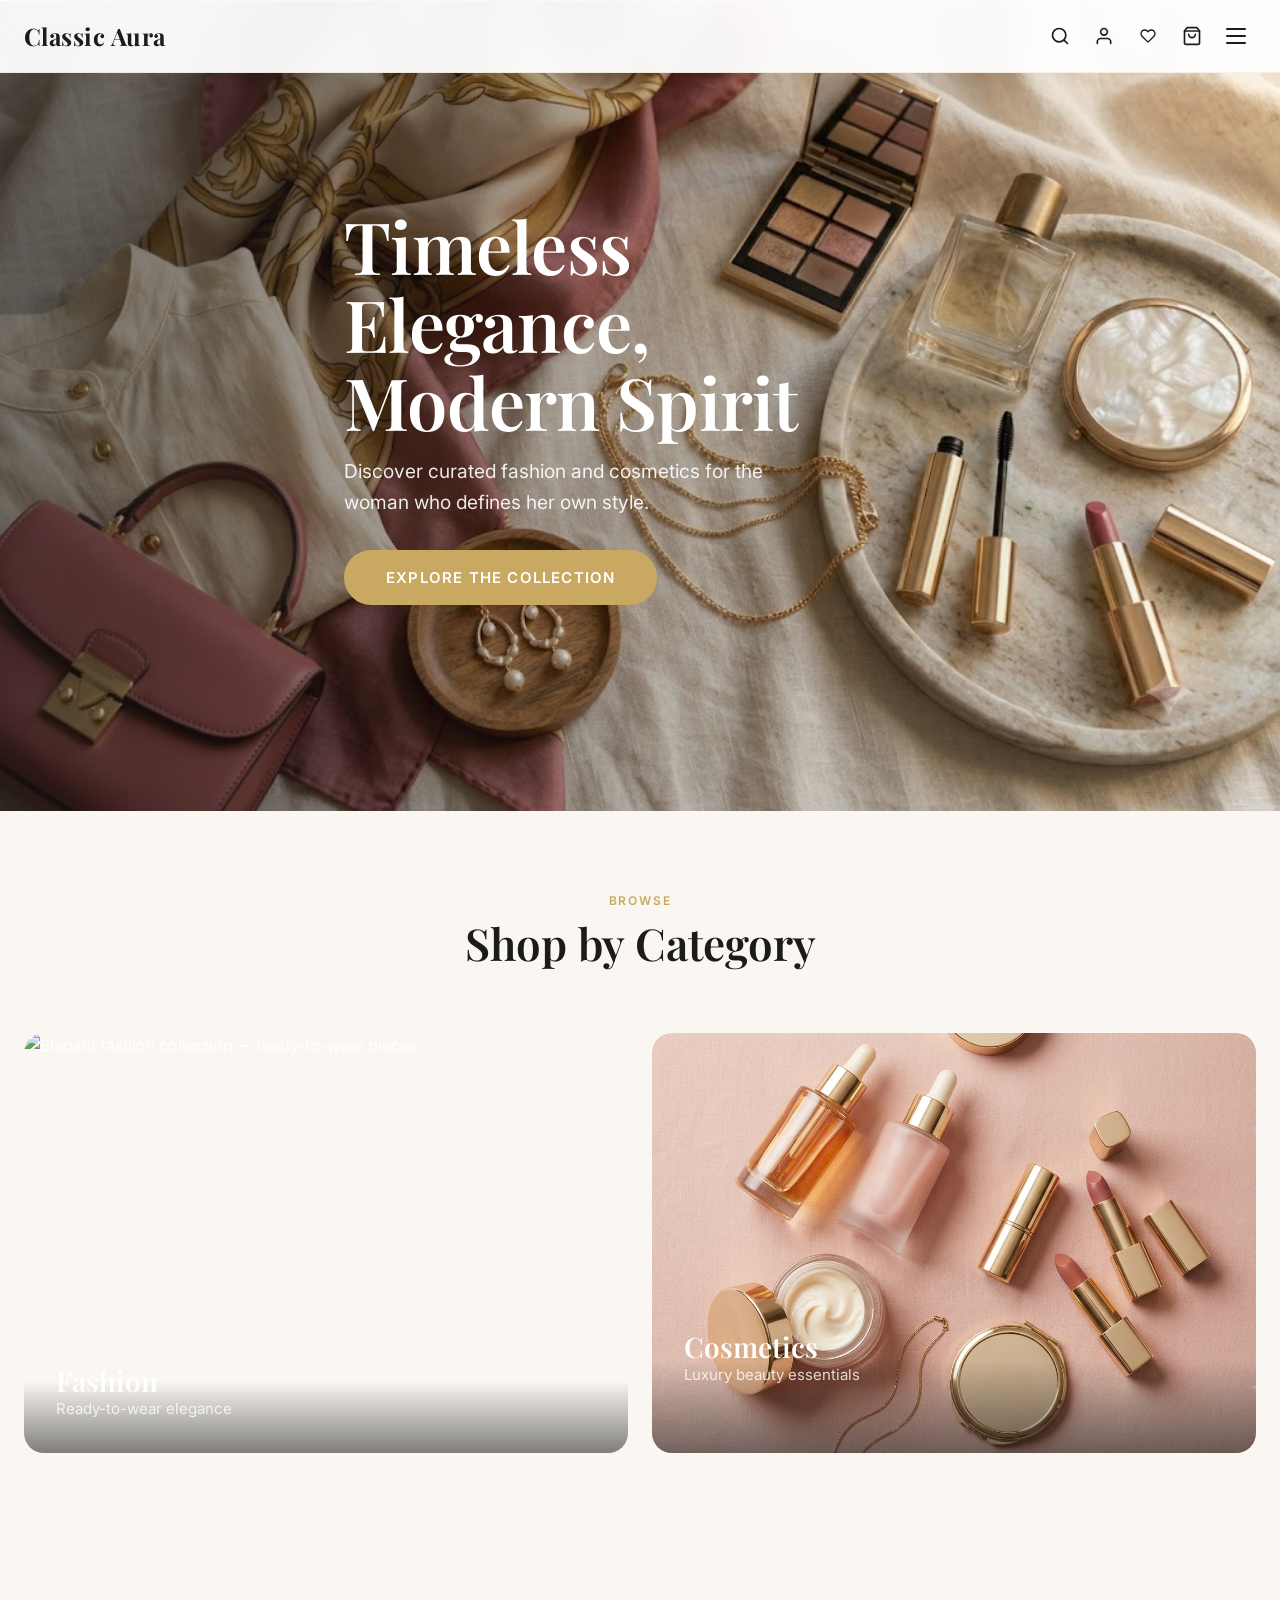
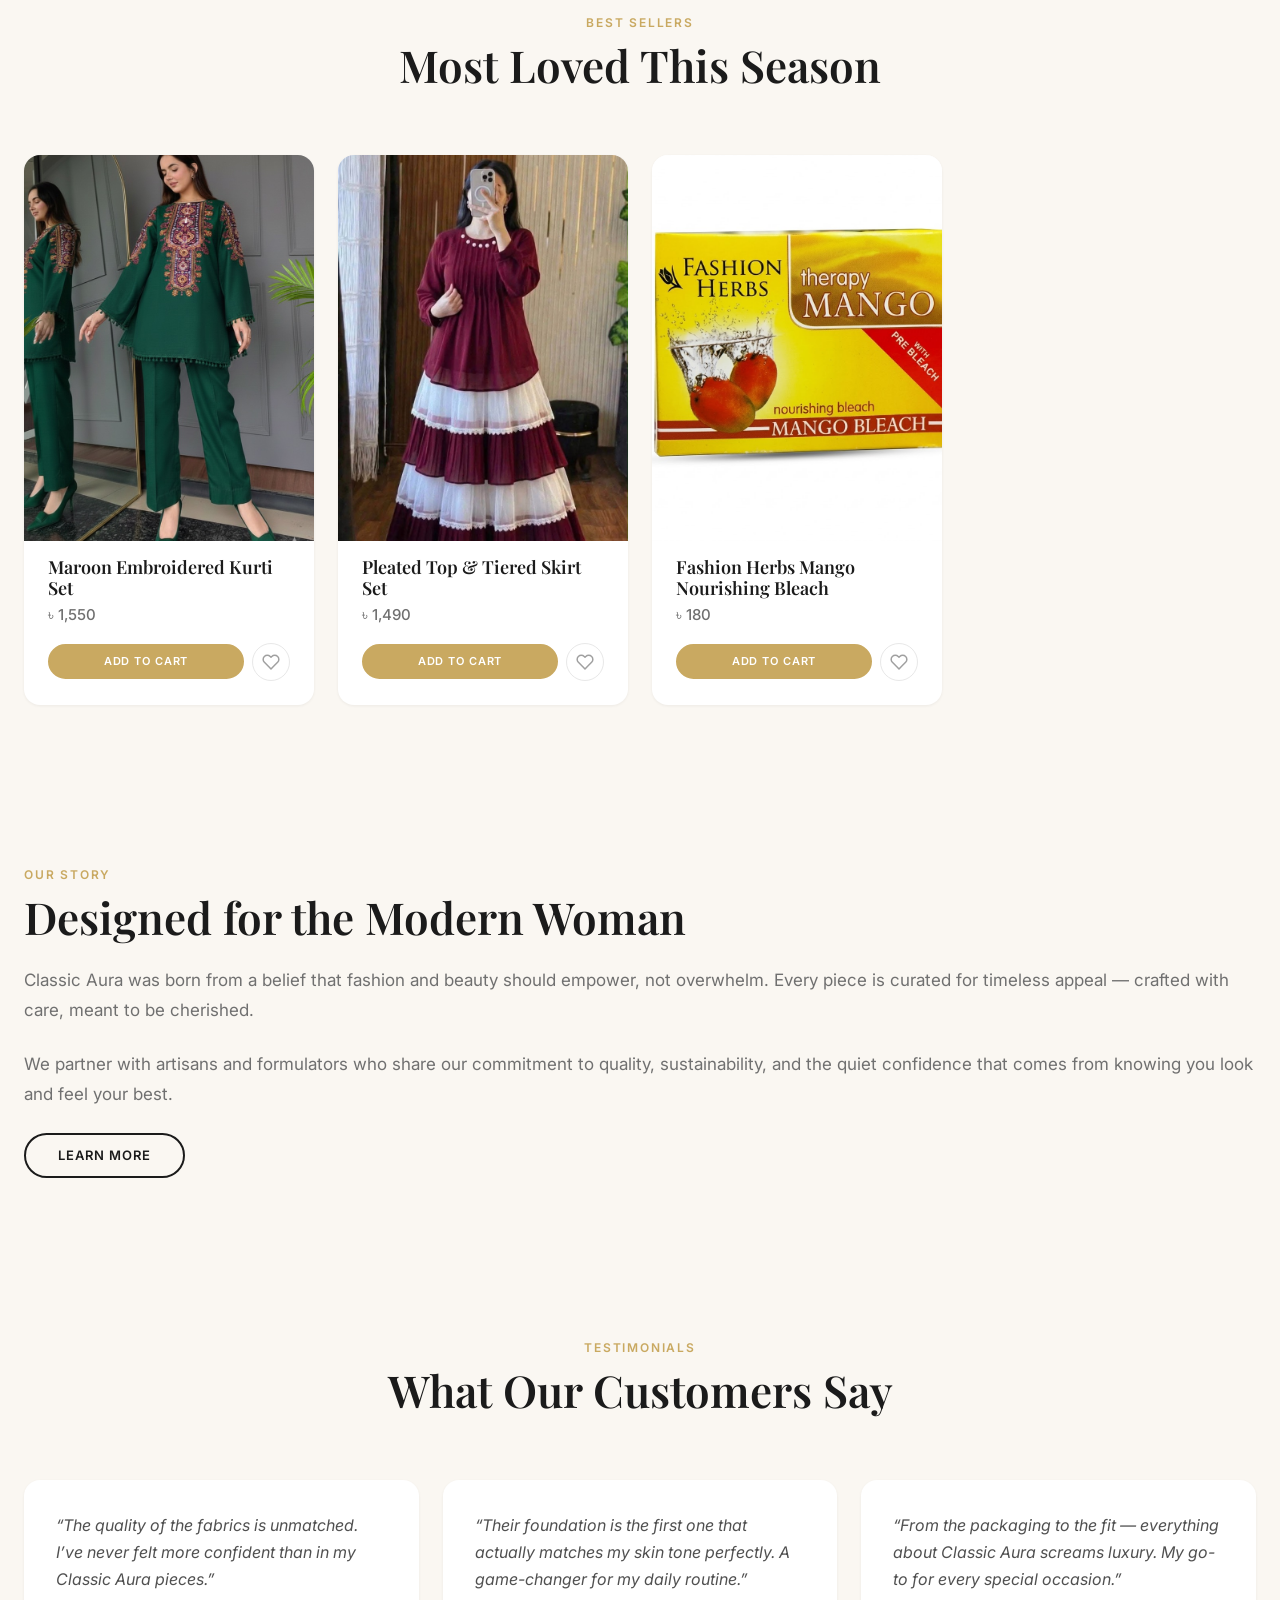
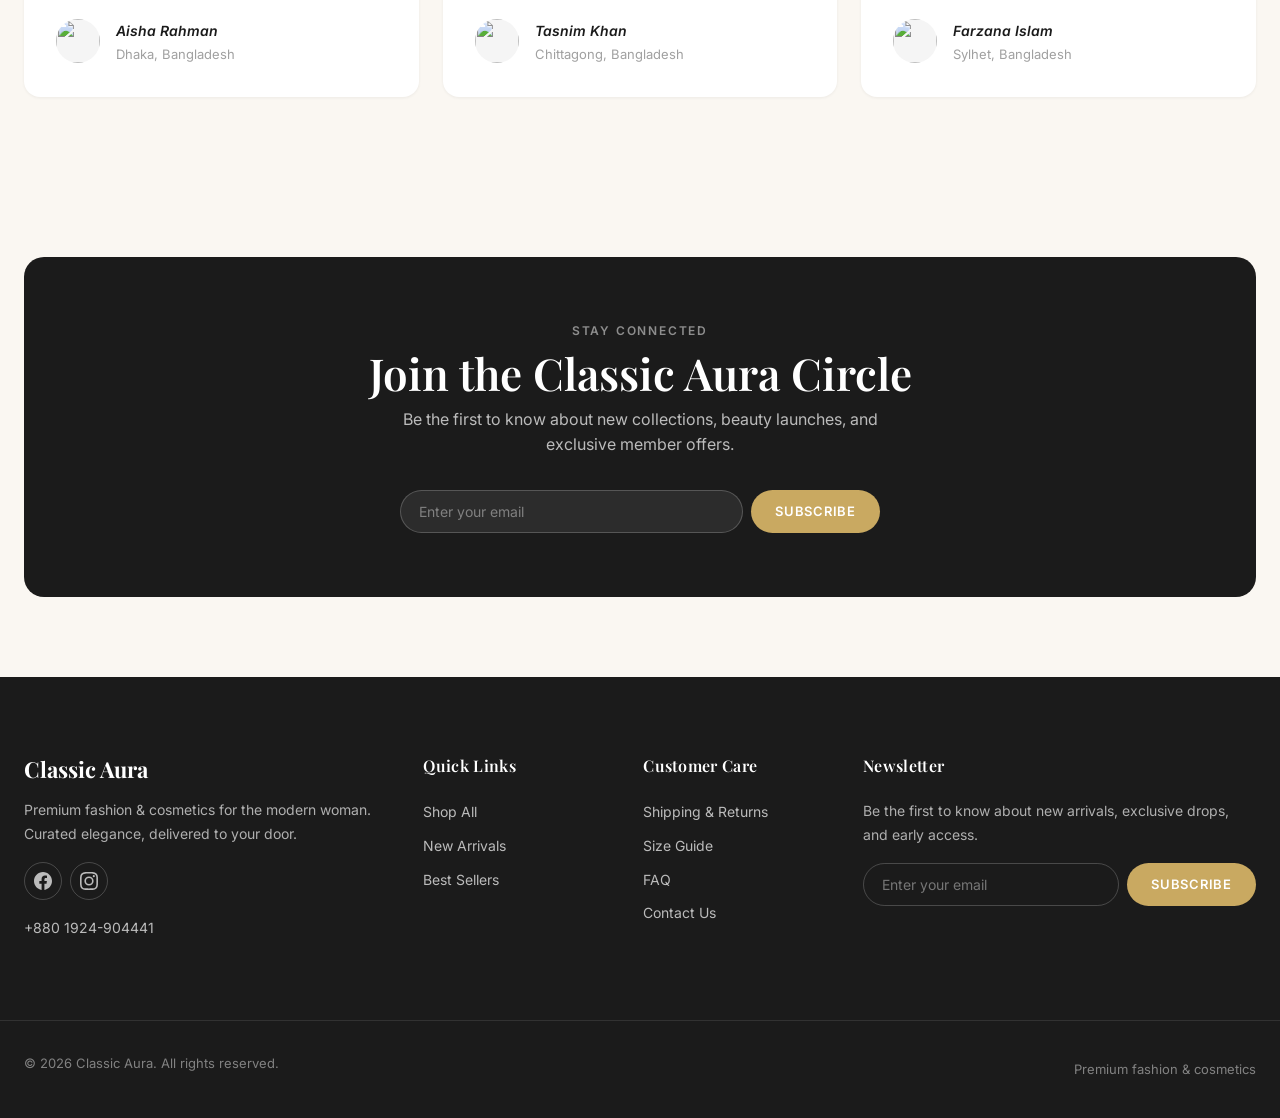
==== commit bf41182e: "Add PWA support: manifest, service worker, and Add to Home Screen capability Co-Authored-By: Claude " ====
--- a/index.html
+++ b/index.html
@@ -58,6 +58,12 @@
 
   <link rel="stylesheet" href="css/style.css">
   <link rel="icon" type="image/svg+xml" href="favicon.svg">
+  <link rel="manifest" href="manifest.json">
+  <meta name="theme-color" content="#C9A961">
+  <meta name="apple-mobile-web-app-capable" content="yes">
+  <meta name="apple-mobile-web-app-title" content="Classic Aura">
+  <meta name="apple-mobile-web-app-status-bar-style" content="default">
+  <link rel="apple-touch-icon" href="images/apple-touch-icon.png">
 </head>
 <body>
 
--- a/css/style.css
+++ b/css/style.css
@@ -1414,6 +1414,27 @@
   color: var(--color-gold);
 }
 
+/* Homepage best sellers — clickable product cards */
+#best-sellers-grid .product-card {
+  cursor: pointer;
+}
+
+#best-sellers-grid .product-card-image-link {
+  display: block;
+  text-decoration: none;
+  color: inherit;
+}
+
+#best-sellers-grid .product-card-name-link {
+  text-decoration: none;
+  color: inherit;
+  display: inline-block;
+}
+
+#best-sellers-grid .product-card-name-link:hover .product-card-name {
+  color: var(--color-gold);
+}
+
 /* Shop empty state */
 .shop-empty {
   display: none;
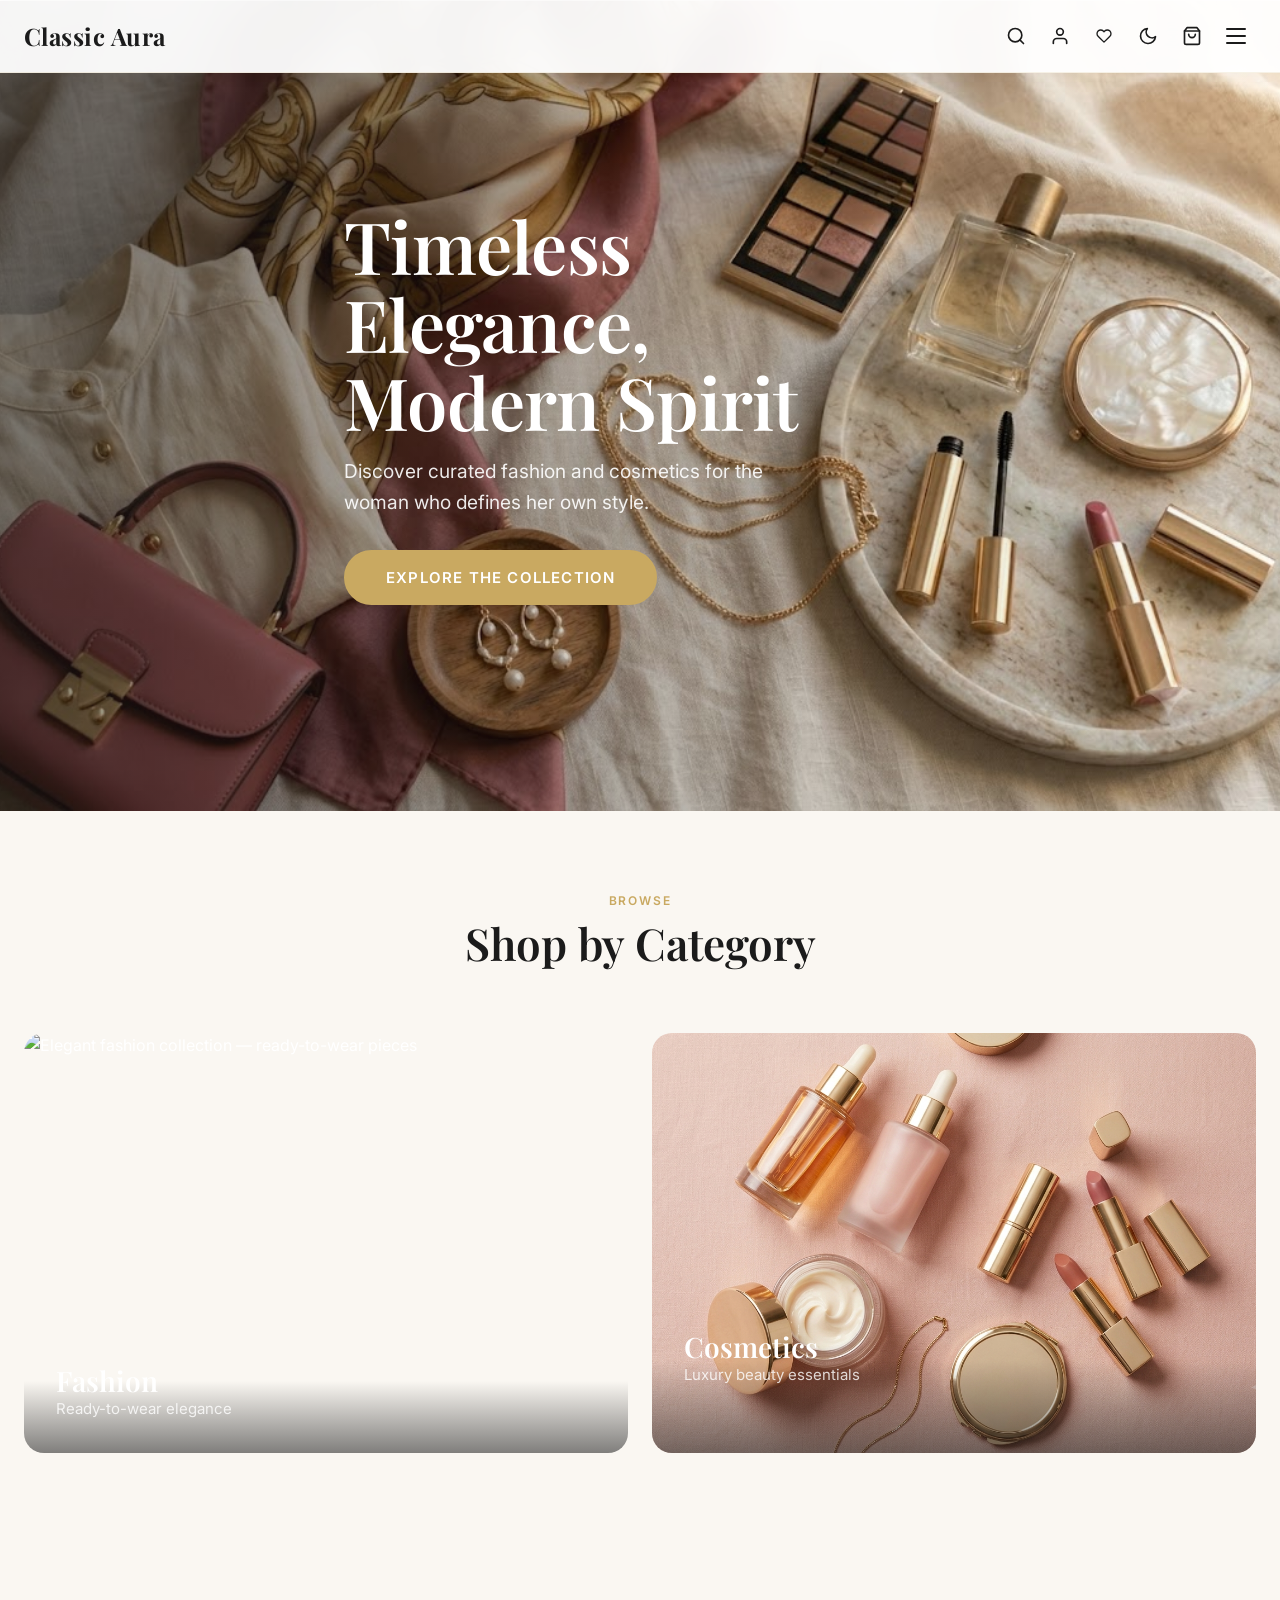
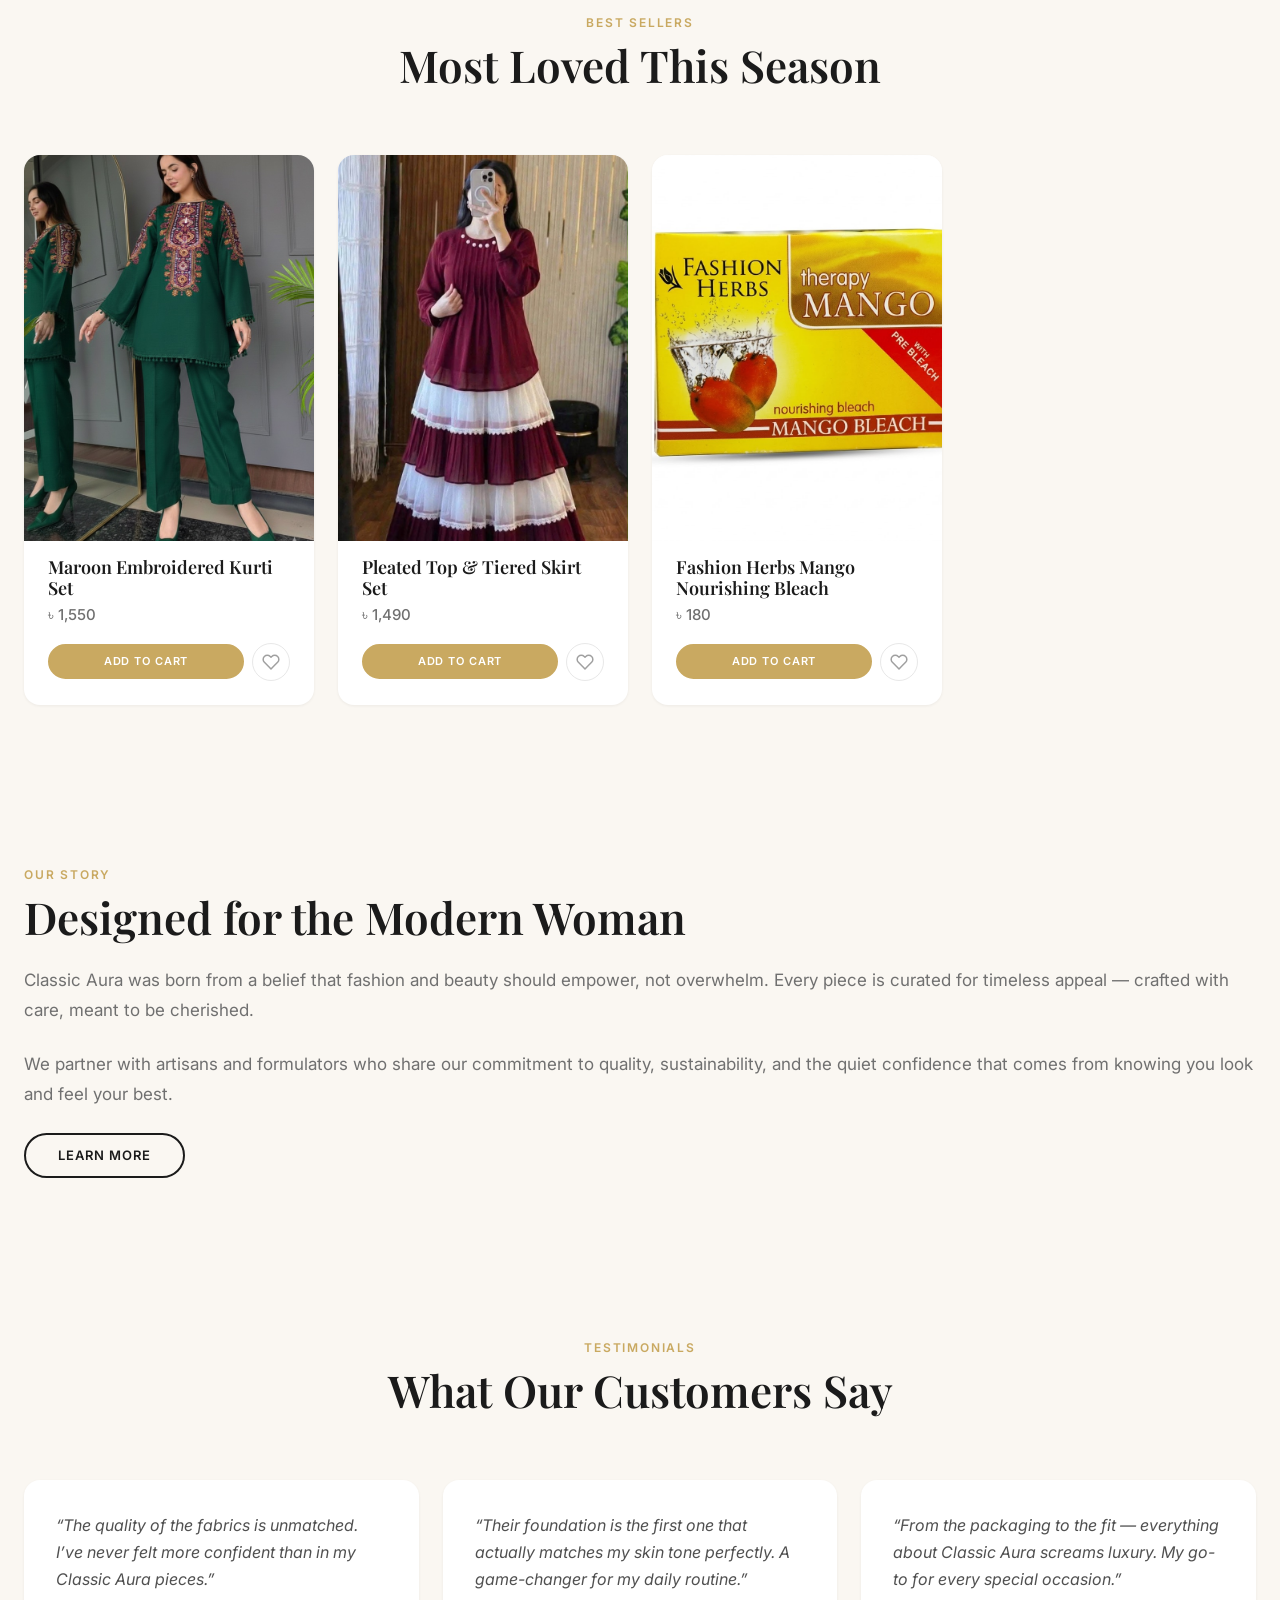
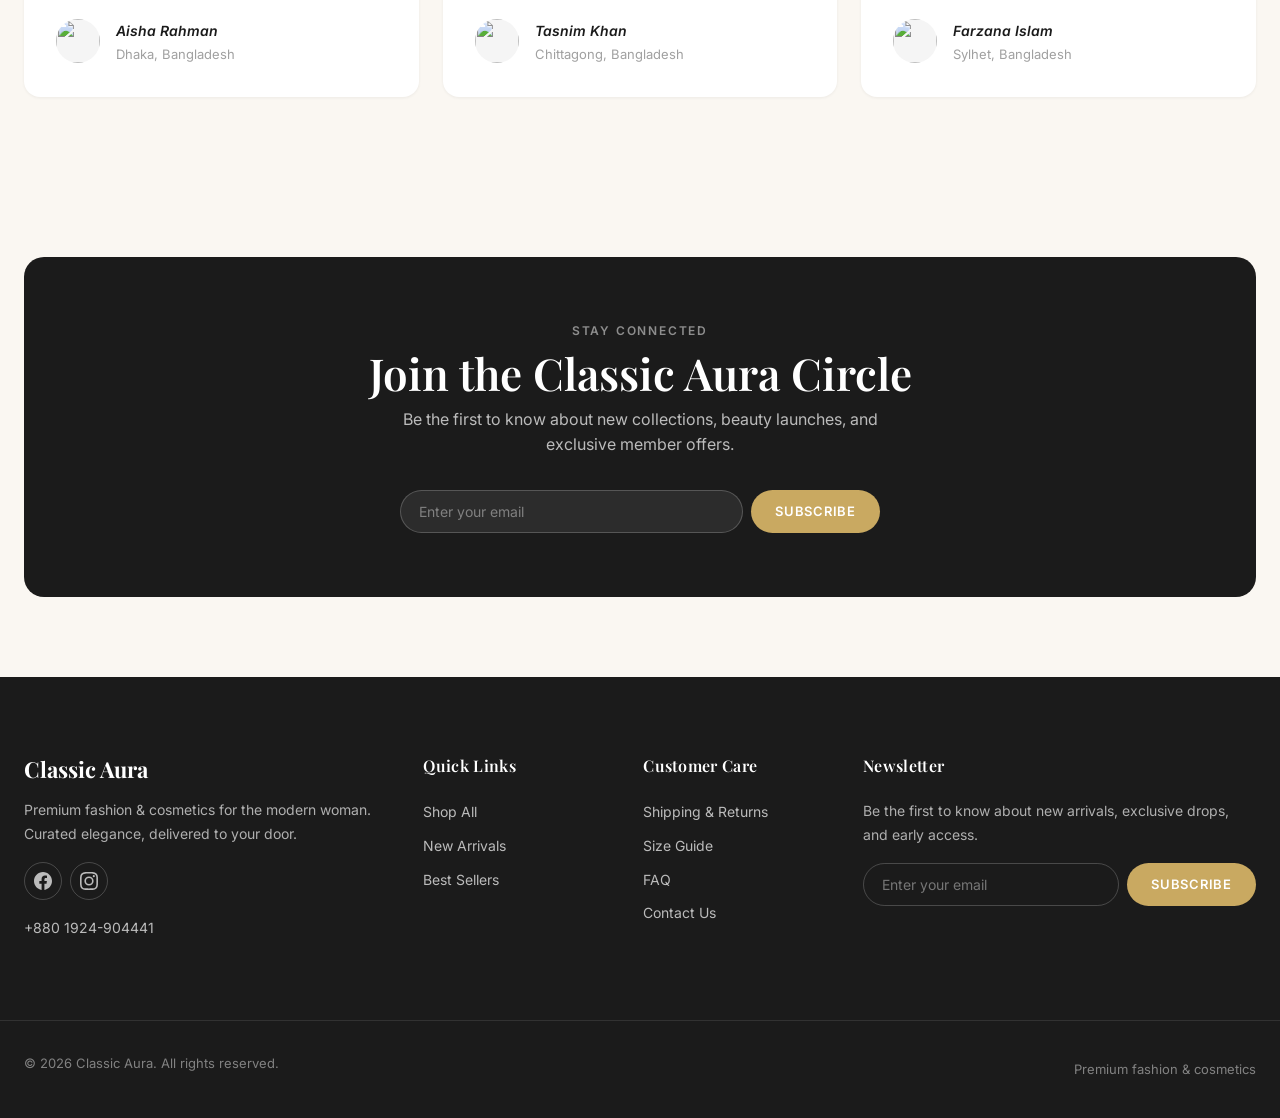
==== commit d442f7bf: "Add dark mode toggle with persisted preference across all pages" ====
--- a/index.html
+++ b/index.html
@@ -56,6 +56,15 @@
   <link rel="preconnect" href="https://fonts.gstatic.com" crossorigin>
   <link href="https://fonts.googleapis.com/css2?family=Inter:wght@300;400;500;600;700&family=Playfair+Display:ital,wght@0,400;0,500;0,600;0,700;1,400;1,500&display=swap" rel="stylesheet">
 
+  <script>
+    (function () {
+      try {
+        if (localStorage.getItem("classicAura_theme") === "dark") {
+          document.documentElement.classList.add("dark-mode");
+        }
+      } catch (e) {}
+    })();
+  </script>
   <link rel="stylesheet" href="css/style.css">
   <link rel="icon" type="image/svg+xml" href="favicon.svg">
   <link rel="manifest" href="manifest.json">
@@ -102,6 +111,23 @@
         <button class="action-btn wishlist-btn" aria-label="Wishlist">
           <svg width="20" height="20" viewBox="0 0 24 24" fill="none" stroke="currentColor" stroke-width="2" stroke-linecap="round" stroke-linejoin="round" aria-hidden="true">
             <path d="M20.84 4.61a5.5 5.5 0 0 0-7.78 0L12 5.67l-1.06-1.06a5.5 5.5 0 0 0-7.78 7.78l1.06 1.06L12 21.23l7.78-7.78 1.06-1.06a5.5 5.5 0 0 0 0-7.78z"/>
+          </svg>
+        </button>
+
+        <button class="action-btn dark-mode-toggle" id="dark-mode-toggle" aria-label="Toggle dark mode" aria-pressed="false">
+          <svg class="icon-moon" width="20" height="20" viewBox="0 0 24 24" fill="none" stroke="currentColor" stroke-width="2" stroke-linecap="round" stroke-linejoin="round" aria-hidden="true">
+            <path d="M21 12.79A9 9 0 1 1 11.21 3 7 7 0 0 0 21 12.79z"/>
+          </svg>
+          <svg class="icon-sun" width="20" height="20" viewBox="0 0 24 24" fill="none" stroke="currentColor" stroke-width="2" stroke-linecap="round" stroke-linejoin="round" aria-hidden="true">
+            <circle cx="12" cy="12" r="5"/>
+            <line x1="12" y1="1" x2="12" y2="3"/>
+            <line x1="12" y1="21" x2="12" y2="23"/>
+            <line x1="4.22" y1="4.22" x2="5.64" y2="5.64"/>
+            <line x1="18.36" y1="18.36" x2="19.78" y2="19.78"/>
+            <line x1="1" y1="12" x2="3" y2="12"/>
+            <line x1="21" y1="12" x2="23" y2="12"/>
+            <line x1="4.22" y1="19.78" x2="5.64" y2="18.36"/>
+            <line x1="18.36" y1="5.64" x2="19.78" y2="4.22"/>
           </svg>
         </button>
 
--- a/css/style.css
+++ b/css/style.css
@@ -16,6 +16,14 @@
   --color-blush: #F2D9D9;
   --color-blush-light: #F8ECEC;
   --color-white: #FFFFFF;
+
+  /* Semantic aliases:
+     --color-surface  → the light "card / panel" background (=== white in light mode).
+     --color-charcoal-solid → the true dark ink used for dark surfaces (footer, bands,
+       active pills) that must STAY dark in both themes. --color-charcoal doubles as body
+       text, so it flips to light in dark mode — deep-ink surfaces must not follow it. */
+  --color-surface: #FFFFFF;
+  --color-charcoal-solid: #1B1B1B;
   --color-error: #C94A4A;
   --color-success: #5A8F5A;
 
@@ -233,7 +241,7 @@
 
 .btn-secondary:hover,
 .btn-secondary:focus-visible {
-  background-color: var(--color-charcoal);
+  background-color: var(--color-charcoal-solid);
   color: var(--color-white);
   transform: translateY(-1px);
 }
@@ -277,7 +285,7 @@
 
 /* ─── Cards ─── */
 .card {
-  background-color: var(--color-white);
+  background-color: var(--color-surface);
   border-radius: var(--radius-lg);
   box-shadow: var(--shadow-sm);
   transition: all var(--transition-base);
@@ -314,7 +322,7 @@
   padding: 14px 18px;
   border: 1.5px solid var(--color-gray-300);
   border-radius: var(--radius-sm);
-  background-color: var(--color-white);
+  background-color: var(--color-surface);
   font-size: 0.9375rem;
   transition: border-color var(--transition-fast);
   color: var(--color-charcoal);
@@ -554,7 +562,7 @@
 
 /* ─── Footer ─── */
 .footer {
-  background-color: var(--color-charcoal);
+  background-color: var(--color-charcoal-solid);
   color: rgba(255, 255, 255, 0.75);
   padding: var(--space-5xl) 0 var(--space-xl);
   margin-top: auto;
@@ -961,7 +969,7 @@
 
 /* ─── Product Card ─── */
 .product-card {
-  background: var(--color-white);
+  background: var(--color-surface);
   border-radius: var(--radius-lg);
   overflow: hidden;
   box-shadow: var(--shadow-sm);
@@ -1029,7 +1037,7 @@
   height: 38px;
   border-radius: var(--radius-full);
   border: 1.5px solid var(--color-gray-200);
-  background: var(--color-white);
+  background: var(--color-surface);
   transition: all var(--transition-fast);
   color: var(--color-gray-400);
   flex-shrink: 0;
@@ -1068,7 +1076,7 @@
 
 /* ─── Testimonials ─── */
 .testimonial-card {
-  background: var(--color-white);
+  background: var(--color-surface);
   border-radius: var(--radius-lg);
   padding: var(--space-xl);
   box-shadow: var(--shadow-sm);
@@ -1115,7 +1123,7 @@
 
 /* ─── Newsletter Band ─── */
 .newsletter-band {
-  background: var(--color-charcoal);
+  background: var(--color-charcoal-solid);
   border-radius: var(--radius-xl);
   padding: var(--space-4xl) var(--space-2xl);
   text-align: center;
@@ -1198,7 +1206,7 @@
   gap: var(--space-md);
   margin-bottom: var(--space-xl);
   padding: var(--space-md) var(--space-lg);
-  background: var(--color-white);
+  background: var(--color-surface);
   border-radius: var(--radius-lg);
   box-shadow: var(--shadow-sm);
 }
@@ -1266,7 +1274,7 @@
   padding: 7px 18px;
   border-radius: var(--radius-full);
   border: 1.5px solid var(--color-gray-200);
-  background: var(--color-white);
+  background: var(--color-surface);
   font-size: 0.8125rem;
   font-weight: 500;
   cursor: pointer;
@@ -1280,8 +1288,8 @@
 }
 
 .filter-pill.active {
-  background: var(--color-charcoal);
-  border-color: var(--color-charcoal);
+  background: var(--color-charcoal-solid);
+  border-color: var(--color-charcoal-solid);
   color: var(--color-white);
 }
 
@@ -1632,7 +1640,7 @@
   padding: 10px 22px;
   border: 1.5px solid var(--color-gray-200);
   border-radius: var(--radius-sm);
-  background: var(--color-white);
+  background: var(--color-surface);
   font-size: 0.875rem;
   font-weight: 500;
   cursor: pointer;
@@ -1646,8 +1654,8 @@
 }
 
 .variant-btn.active {
-  border-color: var(--color-charcoal);
-  background: var(--color-charcoal);
+  border-color: var(--color-charcoal-solid);
+  background: var(--color-charcoal-solid);
   color: var(--color-white);
 }
 
@@ -1735,7 +1743,7 @@
   padding: 12px;
   border: 1.5px solid var(--color-gray-200);
   border-radius: var(--radius-full);
-  background: var(--color-white);
+  background: var(--color-surface);
   font-size: 0.875rem;
   font-weight: 500;
   cursor: pointer;
@@ -2173,7 +2181,7 @@
   display: flex;
   gap: var(--space-lg);
   padding: var(--space-lg);
-  background: var(--color-white);
+  background: var(--color-surface);
   border-radius: var(--radius-lg);
   box-shadow: var(--shadow-sm);
   align-items: center;
@@ -2289,7 +2297,7 @@
 
 /* Cart summary sidebar */
 .cart-summary {
-  background: var(--color-white);
+  background: var(--color-surface);
   border-radius: var(--radius-lg);
   padding: var(--space-xl);
   box-shadow: var(--shadow-sm);
@@ -2631,7 +2639,7 @@
 
 /* Checkout form */
 .checkout-form-section {
-  background: var(--color-white);
+  background: var(--color-surface);
   border-radius: var(--radius-lg);
   padding: var(--space-xl);
   box-shadow: var(--shadow-sm);
@@ -2674,7 +2682,7 @@
   border: 1.5px solid var(--color-gray-200);
   border-radius: var(--radius-sm);
   font-size: 0.9375rem;
-  background: var(--color-white);
+  background: var(--color-surface);
   color: var(--color-charcoal);
   transition: border-color var(--transition-fast);
 }
@@ -2754,8 +2762,8 @@
 }
 
 .payment-option input[type="radio"]:checked {
-  border-color: var(--color-charcoal);
-  background: var(--color-charcoal);
+  border-color: var(--color-charcoal-solid);
+  background: var(--color-charcoal-solid);
   box-shadow: inset 0 0 0 3px var(--color-white);
 }
 
@@ -2774,7 +2782,7 @@
 
 /* Order summary sidebar */
 .order-summary-panel {
-  background: var(--color-white);
+  background: var(--color-surface);
   border-radius: var(--radius-lg);
   padding: var(--space-xl);
   box-shadow: var(--shadow-sm);
@@ -2869,7 +2877,7 @@
 }
 
 .order-confirmed .order-details {
-  background: var(--color-white);
+  background: var(--color-surface);
   border-radius: var(--radius-lg);
   padding: var(--space-xl);
   box-shadow: var(--shadow-sm);
@@ -2947,7 +2955,7 @@
 }
 
 .mission-card {
-  background: var(--color-white);
+  background: var(--color-surface);
   border-radius: var(--radius-lg);
   padding: var(--space-2xl);
   box-shadow: var(--shadow-sm);
@@ -3096,7 +3104,7 @@
 }
 
 .contact-info-card {
-  background: var(--color-white);
+  background: var(--color-surface);
   border-radius: var(--radius-lg);
   padding: var(--space-xl);
   box-shadow: var(--shadow-sm);
@@ -3206,7 +3214,7 @@
 }
 
 .accordion-panel {
-  background: var(--color-white);
+  background: var(--color-surface);
   border-radius: var(--radius-lg);
   box-shadow: var(--shadow-sm);
   margin-bottom: var(--space-md);
@@ -3671,3 +3679,84 @@
     height: 220px;
   }
 }
+
+/* ════════════════════════════════════════════
+   DARK MODE
+   Applied as a class on <html> (.dark-mode).
+   All theming is driven by the CSS variables below — one
+   refined warm palette that keeps the gold brand accent and
+   warm off-white text on deep charcoal surfaces (no flat black).
+   ════════════════════════════════════════════ */
+
+:root.dark-mode {
+  /* Surfaces & page background (warm deep charcoal, not pure black) */
+  --color-ivory: #15120F;
+  --color-surface: #221D16;
+  --color-gray-100: #1F1A14;
+  --color-gray-200: #26211A;
+
+  /* Lines / borders */
+  --color-gray-300: #3A3329;
+
+  /* Muted → prominent text (brightness inverted from light for contrast) */
+  --color-gray-400: #6E6654;
+  --color-gray-500: #A49A88;
+  --color-gray-600: #BFB5A4;
+
+  /* Body / heading text: warm off-white */
+  --color-charcoal: #EDE6D8;
+
+  /* Warm dark tints for the blush accents */
+  --color-blush: #392B2B;
+  --color-blush-light: #342825;
+
+  /* Brighter status colors for contrast on dark */
+  --color-error: #E06F68;
+  --color-success: #68AE68;
+
+  /* --color-white stays #FFFFFF (text on hero images + on gold/charcoal).
+     --color-gold / gold-light / gold-dark stay unchanged (brand identity).
+     --color-charcoal-solid stays #1B1B1B (footer, bands, active pills). */
+
+  /* Deeper shadows for dark depth */
+  --shadow-sm: 0 1px 3px rgba(0, 0, 0, 0.45);
+  --shadow-md: 0 4px 16px rgba(0, 0, 0, 0.5);
+  --shadow-lg: 0 8px 32px rgba(0, 0, 0, 0.55);
+  --shadow-xl: 0 16px 48px rgba(0, 0, 0, 0.6);
+}
+
+/* Sticky glass header → dark glass in dark mode.
+   The white rgba() overlay only belongs to the light theme. */
+:root.dark-mode .site-header {
+  background: rgba(21, 18, 14, 0.92);
+  border-bottom-color: rgba(201, 169, 97, 0.18);
+}
+
+/* Status colors need a lighter tint to read on charcoal */
+:root.dark-mode .shipping-progress-fill.completed {
+  background: #5FA65F;
+}
+:root.dark-mode .shipping-message.success {
+  color: #72BB72;
+}
+:root.dark-mode .stock-indicator.stock-urgent,
+:root.dark-mode .stock-indicator.stock-urgent svg {
+  color: #D6895E;
+}
+
+/* Keep the "selected" filter pill legible on a dark page
+   (filled charcoal chip outlined in gold) */
+:root.dark-mode .filter-pill.active {
+  border-color: var(--color-gold);
+}
+
+/* ─── Dark mode toggle button ─── */
+.dark-mode-toggle .icon-sun {
+  display: none;
+}
+:root.dark-mode .dark-mode-toggle .icon-moon {
+  display: none;
+}
+:root.dark-mode .dark-mode-toggle .icon-sun {
+  display: block;
+}
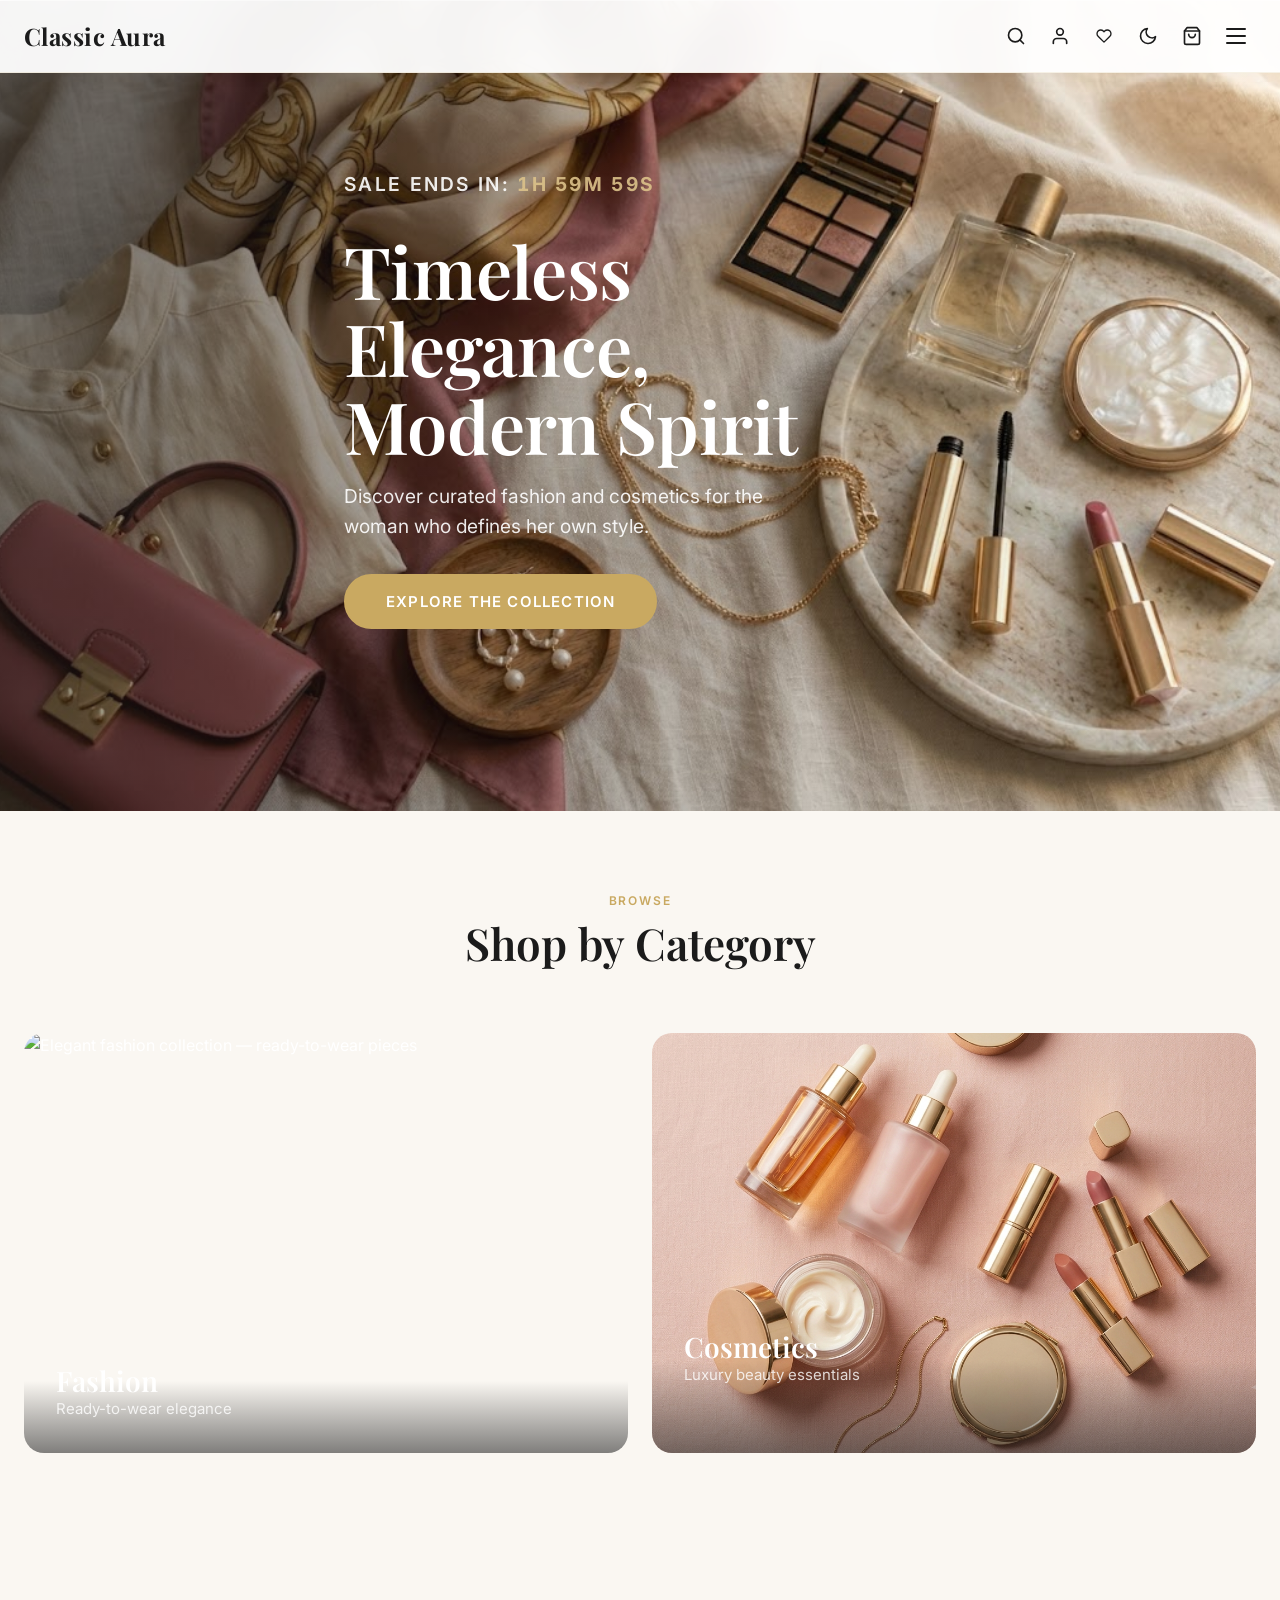
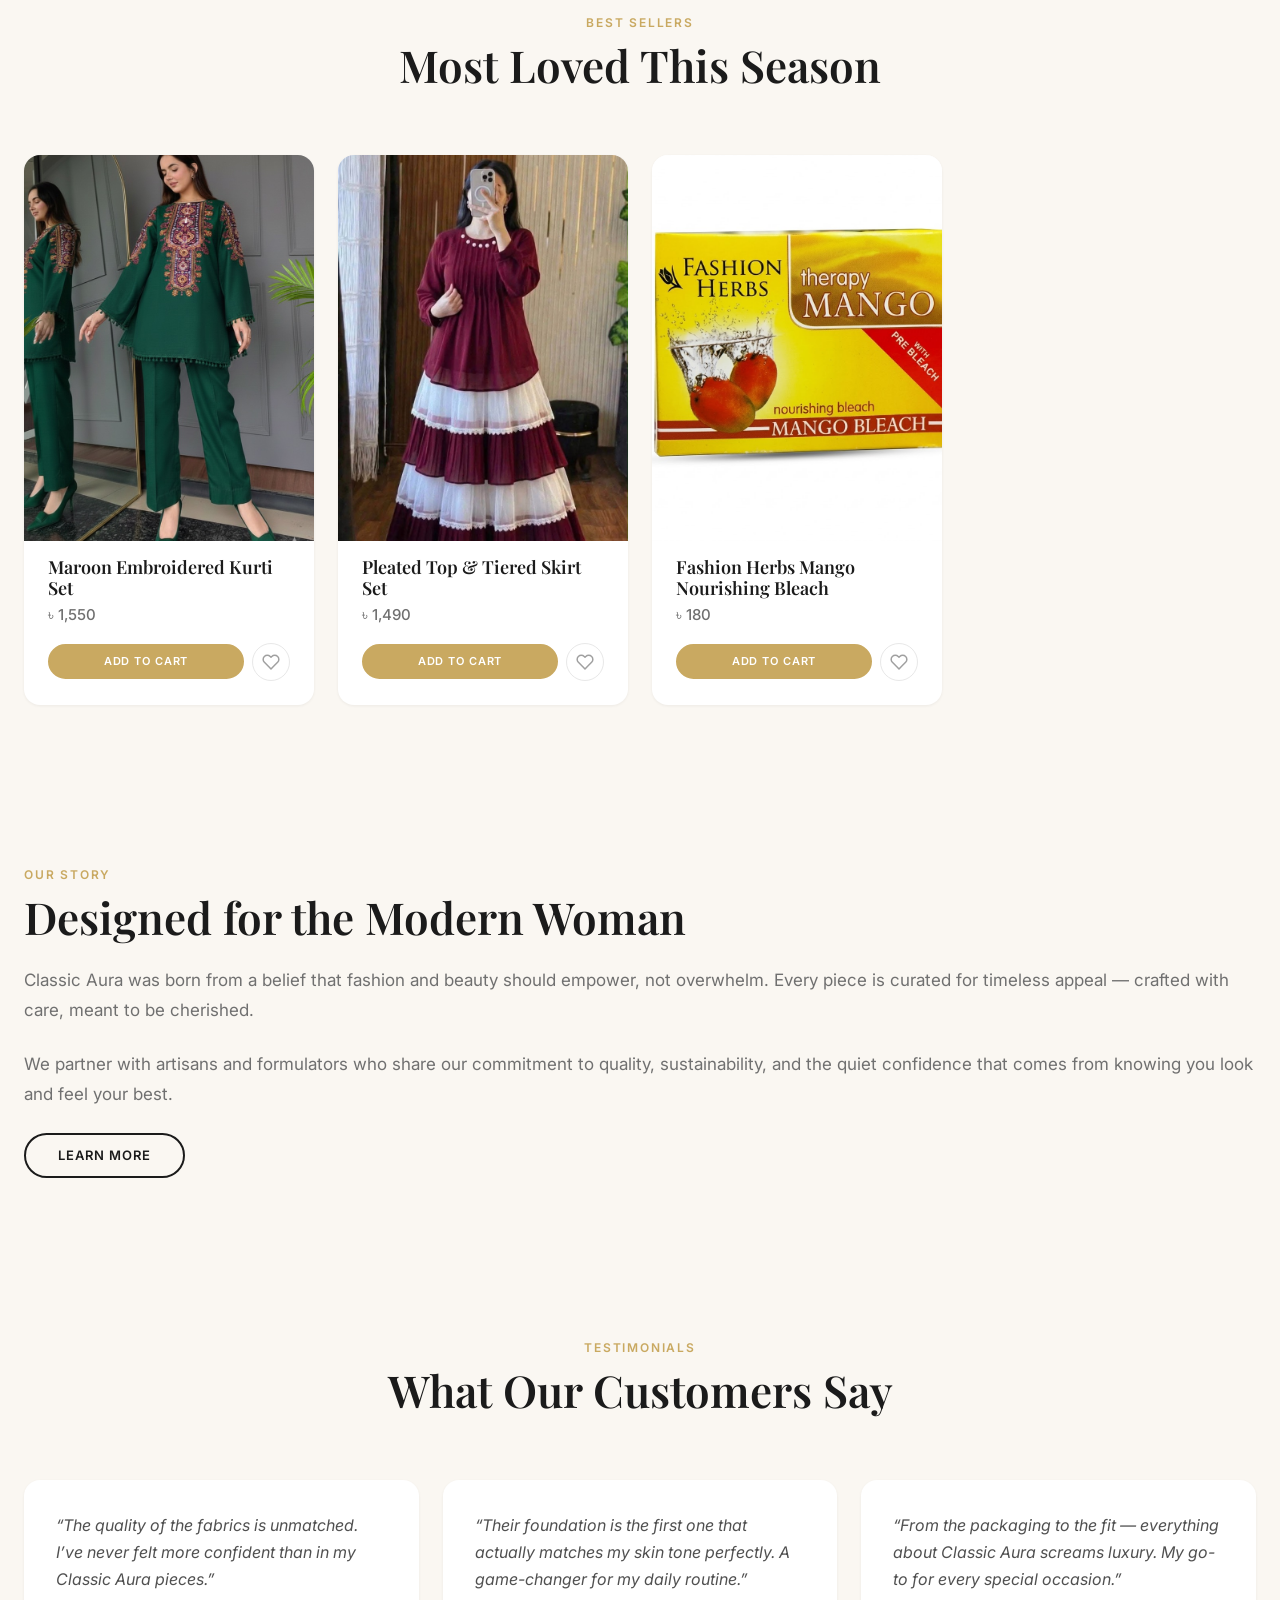
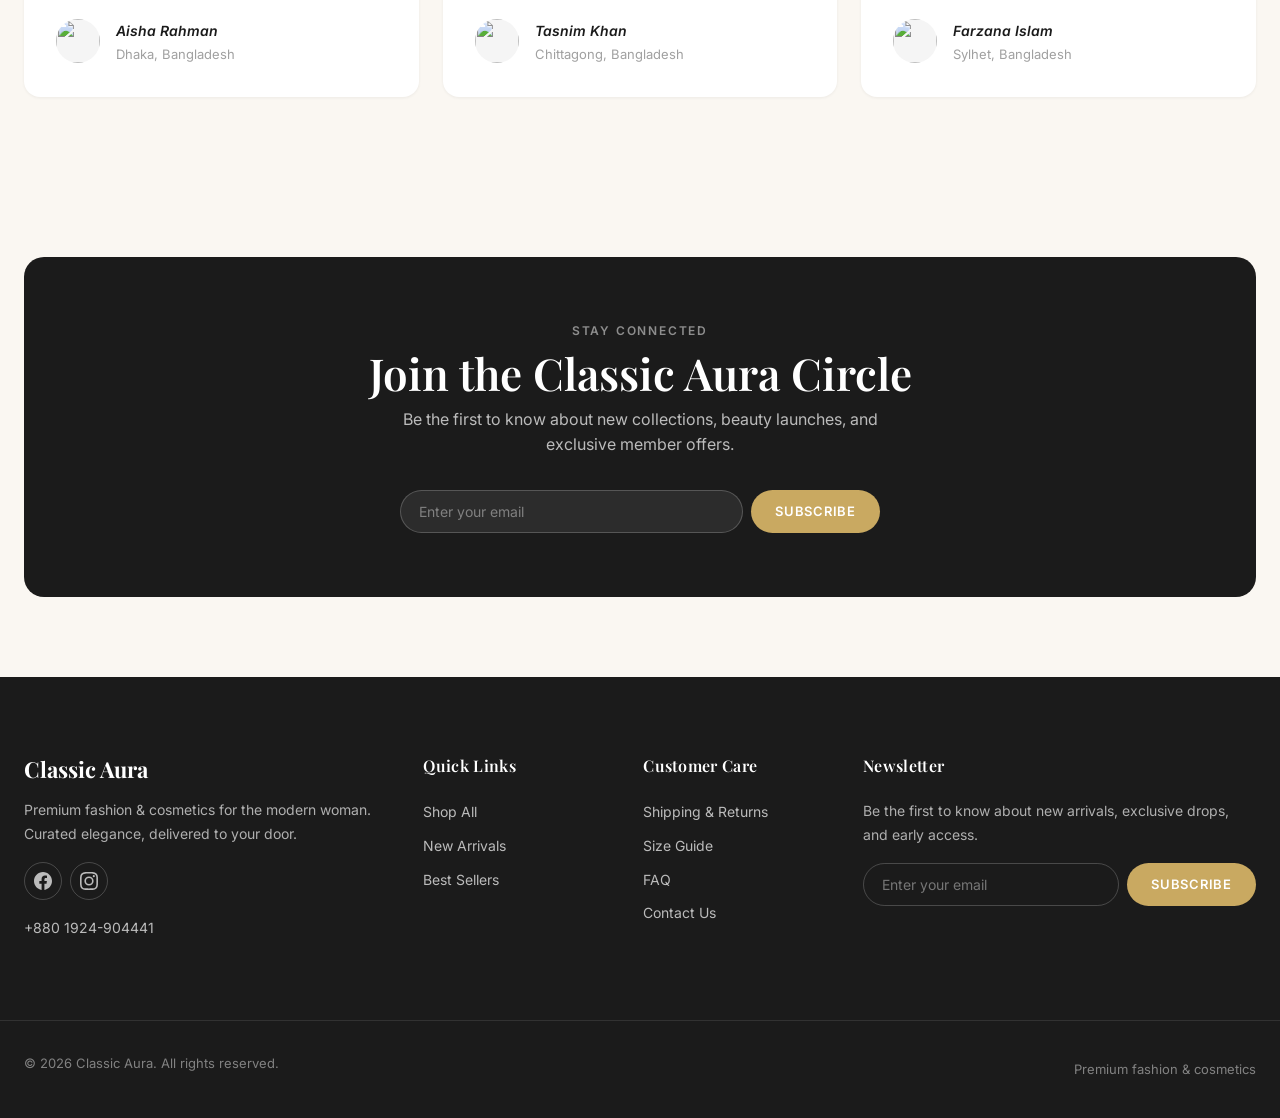
==== commit eb6ec943: "Remove promo code bar, convert countdown to evergreen 2-hour rolling timer" ====
--- a/index.html
+++ b/index.html
@@ -5,6 +5,21 @@
   <meta name="viewport" content="width=device-width, initial-scale=1.0">
   <title>Classic Aura — Premium Fashion &amp; Cosmetics</title>
   <meta name="description" content="Discover Classic Aura — curated women's fashion and luxury cosmetics. Timeless elegance, modern sophistication. Shop the latest collections.">
+  <link rel="canonical" href="https://jovanshop.github.io/classicaura/">
+
+  <!-- Open Graph -->
+  <meta property="og:type" content="website">
+  <meta property="og:site_name" content="Classic Aura">
+  <meta property="og:title" content="Classic Aura — Premium Fashion &amp; Cosmetics">
+  <meta property="og:description" content="Discover Classic Aura — curated women's fashion and luxury cosmetics. Timeless elegance, modern sophistication. Shop the latest collections.">
+  <meta property="og:url" content="https://jovanshop.github.io/classicaura/">
+  <meta property="og:image" content="https://jovanshop.github.io/classicaura/images/bannar.jpg">
+
+  <!-- Twitter Card -->
+  <meta name="twitter:card" content="summary_large_image">
+  <meta name="twitter:title" content="Classic Aura — Premium Fashion &amp; Cosmetics">
+  <meta name="twitter:description" content="Discover Classic Aura — curated women's fashion and luxury cosmetics. Timeless elegance, modern sophistication. Shop the latest collections.">
+  <meta name="twitter:image" content="https://jovanshop.github.io/classicaura/images/bannar.jpg">
 
   <!-- Google tag (gtag.js) -->
   <script async src="https://www.googletagmanager.com/gtag/js?id=G-PVCL6HL3KT"></script>
@@ -160,6 +175,7 @@
       >
       <div class="hero-overlay"></div>
       <div class="hero-content fade-in-section">
+        <p class="sale-countdown" id="sale-countdown">Sale ends in: <span id="countdown-display" role="timer" aria-live="off">&mdash;</span></p>
         <h1>Timeless Elegance,<br>Modern Spirit</h1>
         <p>Discover curated fashion and cosmetics for the woman who defines her own style.</p>
         <a href="shop.html" class="btn btn-primary btn-lg">Explore the Collection</a>
--- a/css/style.css
+++ b/css/style.css
@@ -871,48 +871,11 @@
   line-height: 1.6;
 }
 
-/* ─── Hero Promo Badge ─── */
-.promo-badge-hero {
-  display: inline-block;
-  background: rgba(255, 255, 255, 0.18);
-  backdrop-filter: blur(10px);
-  -webkit-backdrop-filter: blur(10px);
-  border: 1.5px solid rgba(212, 175, 55, 0.65);
-  color: var(--color-white);
-  padding: 8px 24px;
-  border-radius: 999px;
-  font-size: 0.9rem;
-  font-weight: 500;
-  letter-spacing: 0.08em;
-  text-transform: uppercase;
-  margin-bottom: var(--space-lg);
-  animation: floatAndGlow 3s ease-in-out infinite alternate;
-}
-
-.promo-badge-hero strong {
-  color: var(--color-gold-light);
-  font-weight: 700;
-}
-
-.badge-sparkle {
-  font-size: 1rem;
-}
-
+/* ─── Discount Highlight ─── */
 .highlight-discount {
   color: var(--color-gold);
   font-size: 1.05em;
   font-weight: 800;
-}
-
-@keyframes floatAndGlow {
-  0% {
-    transform: translateY(0) scale(1);
-    box-shadow: 0 4px 16px rgba(201, 169, 97, 0.15);
-  }
-  100% {
-    transform: translateY(-5px) scale(1.02);
-    box-shadow: 0 8px 28px rgba(201, 169, 97, 0.45);
-  }
 }
 
 /* ─── Category Grid ─── */
@@ -3760,3 +3723,23 @@
 :root.dark-mode .dark-mode-toggle .icon-sun {
   display: block;
 }
+
+/* ─── Sale Countdown (hero promo) ───
+   Sits just beneath the hero promo badge, above the h1.
+   tabular-nums keeps the digits from shifting width every second. */
+.sale-countdown {
+  color: var(--color-white);
+  font-size: 0.8125rem;
+  font-weight: 600;
+  letter-spacing: 0.12em;
+  text-transform: uppercase;
+  opacity: 0.85;
+  margin-top: -14px;
+  margin-bottom: var(--space-lg);
+}
+
+.sale-countdown #countdown-display {
+  color: var(--color-gold-light);
+  font-weight: 700;
+  font-variant-numeric: tabular-nums;
+}
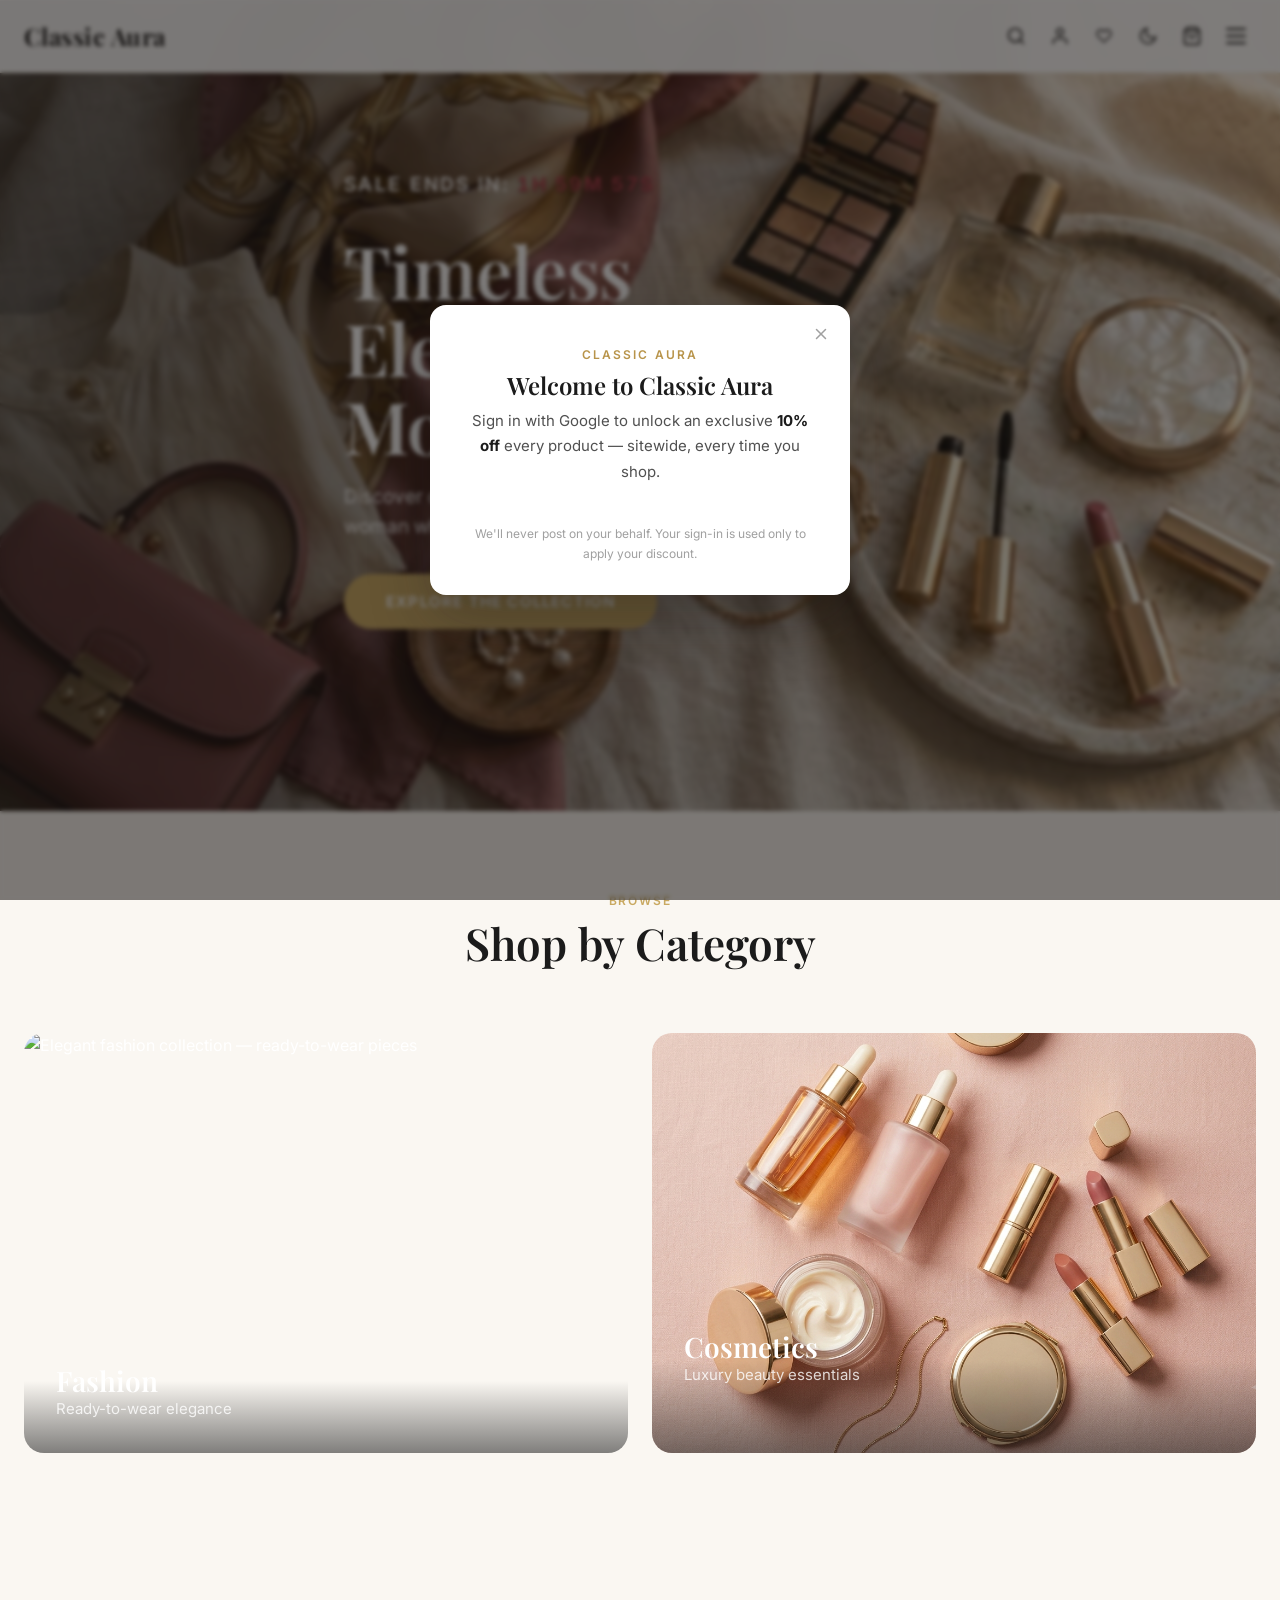
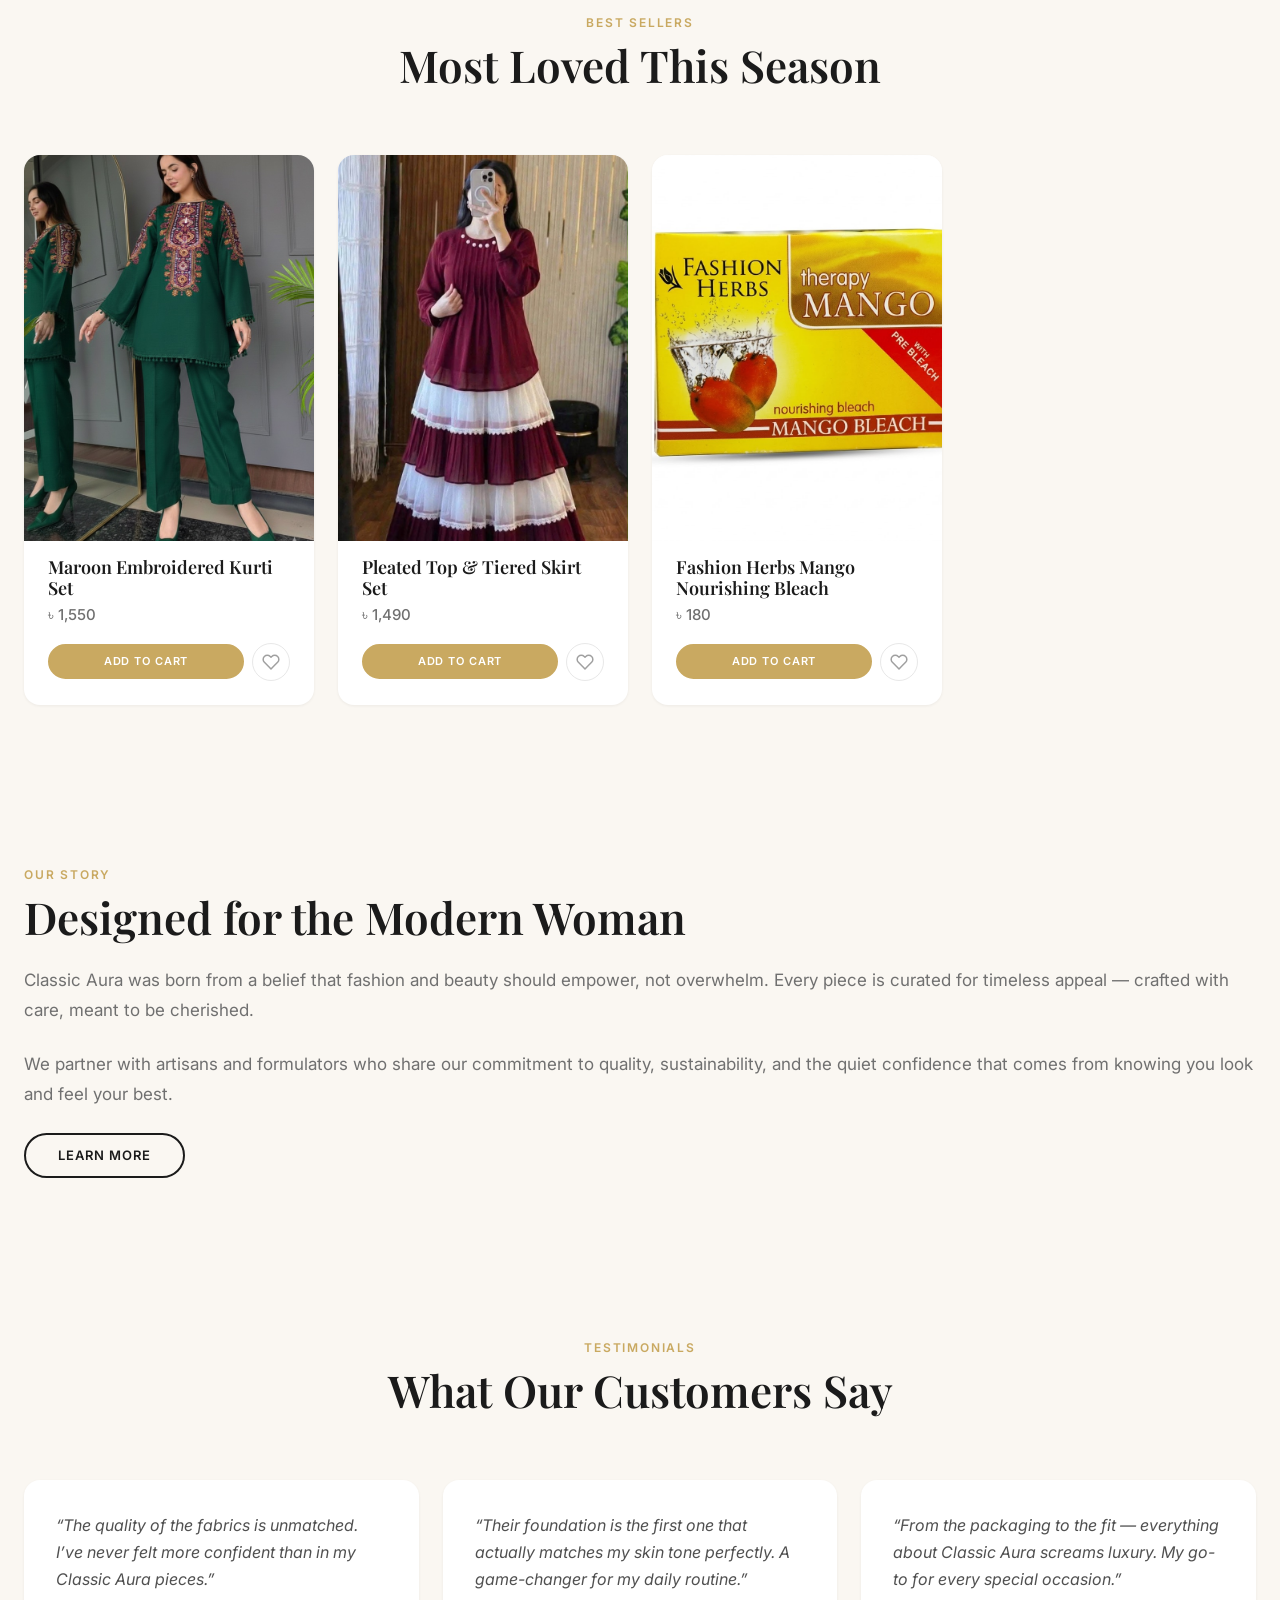
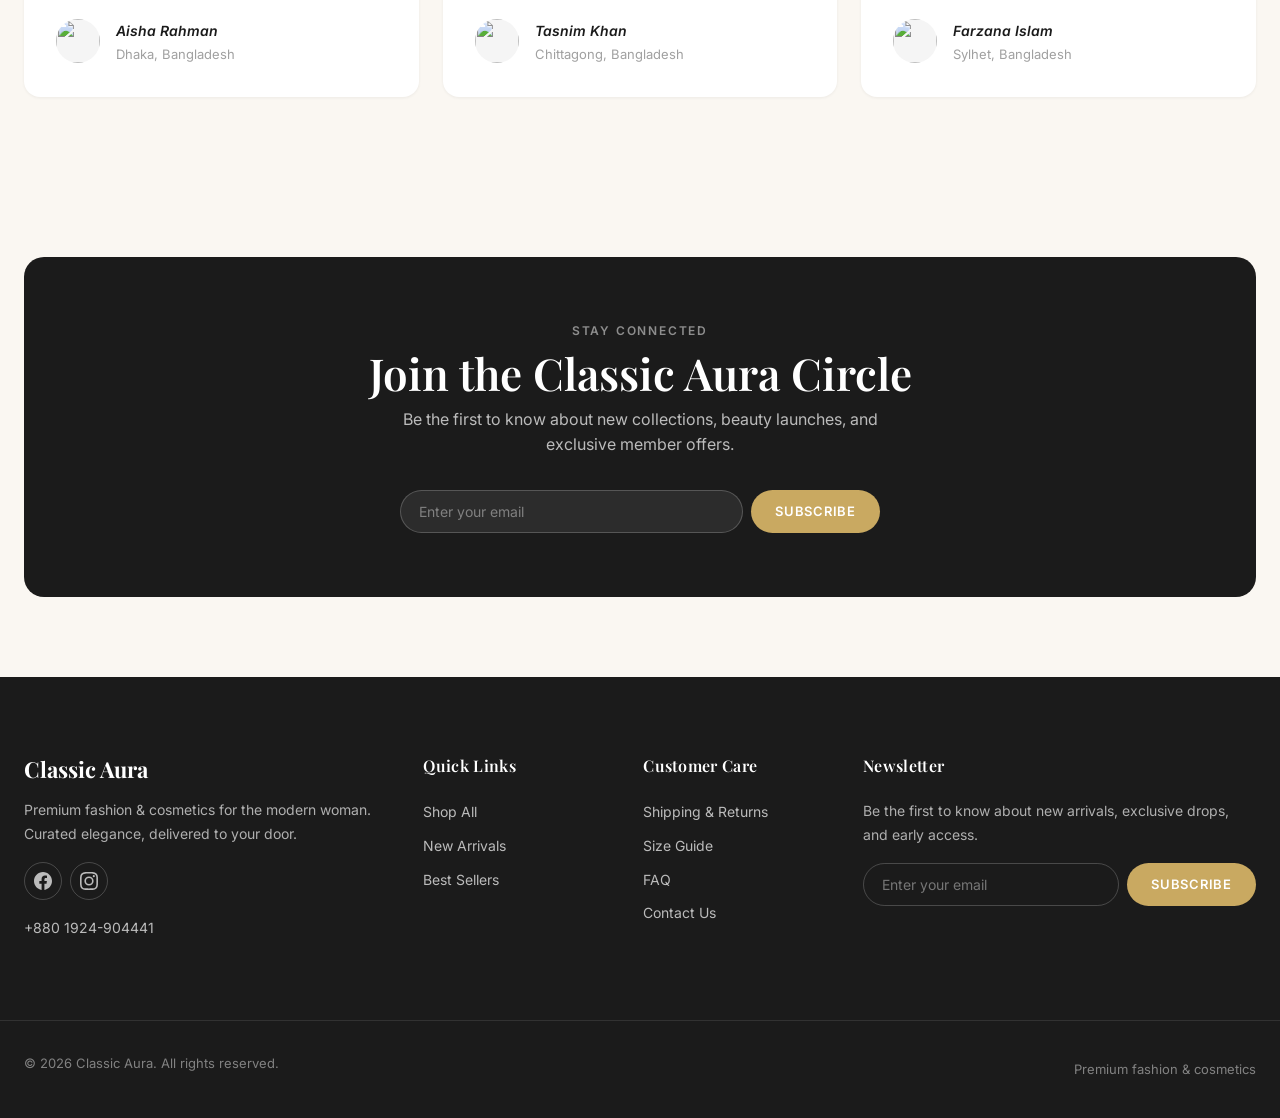
==== commit 27e0acac: "Add Google Sign-In welcome popup with sitewide 10% discount for signed-in visitors - Homepage modal " ====
--- a/index.html
+++ b/index.html
@@ -408,6 +408,45 @@
        END REUSABLE FOOTER
        ════════════════════════════════════════════ -->
 
+  <!-- ─── Welcome / Sign-in Offer Popup ───
+       Shown once on load for visitors who haven't signed in and haven't
+       dismissed it. Signing in unlocks a sitewide 10% discount. -->
+  <div class="welcome-popup-overlay" id="welcome-popup-overlay" hidden>
+    <div
+      class="welcome-popup"
+      role="dialog"
+      aria-modal="true"
+      aria-labelledby="welcome-popup-title"
+    >
+      <button
+        type="button"
+        class="welcome-popup-close"
+        id="welcome-popup-close"
+        aria-label="Close welcome offer"
+      >
+        <svg width="18" height="18" viewBox="0 0 24 24" fill="none" stroke="currentColor" stroke-width="2" stroke-linecap="round" stroke-linejoin="round" aria-hidden="true">
+          <path d="M18 6 6 18"/>
+          <path d="m6 6 12 12"/>
+        </svg>
+      </button>
+
+      <span class="welcome-popup-eyebrow">Classic Aura</span>
+      <h2 id="welcome-popup-title">Welcome to Classic Aura</h2>
+      <p class="welcome-popup-text">
+        Sign in with Google to unlock an exclusive
+        <strong>10% off</strong> every product — sitewide, every time you shop.
+      </p>
+
+      <!-- Google Identity Services button (rendered by main.js) -->
+      <div id="g_id_signin_container"></div>
+
+      <p class="welcome-popup-note">
+        We'll never post on your behalf. Your sign-in is used only to apply
+        your discount.
+      </p>
+    </div>
+  </div>
+
   <script src="js/products.js"></script>
   <script src="js/main.js"></script>
   <!--Start of Tawk.to Script-->
--- a/css/style.css
+++ b/css/style.css
@@ -3739,7 +3739,159 @@
 }
 
 .sale-countdown #countdown-display {
-  color: var(--color-gold-light);
+  color: #B23A48; /* refined crimson — legible against the busy hero image */
   font-weight: 700;
   font-variant-numeric: tabular-nums;
-}
+  text-shadow: 0 1px 3px rgba(0, 0, 0, 0.6);
+}
+
+/* ════════════════════════════════════════════
+   WELCOME / SIGN-IN OFFER POPUP
+   Centered modal shown on first load offering a sitewide 10% discount in
+   exchange for a Google sign-in. Colors are hard-coded (not theme vars) so
+   the light card reads clearly in both light and dark themes.
+   ════════════════════════════════════════════ */
+
+.welcome-popup-overlay {
+  position: fixed;
+  inset: 0;
+  z-index: 10000;
+  display: flex;
+  align-items: center;
+  justify-content: center;
+  padding: var(--space-lg);
+  background: rgba(20, 18, 16, 0.55);
+  backdrop-filter: blur(2px);
+  -webkit-backdrop-filter: blur(2px);
+  opacity: 0;
+  visibility: hidden;
+  transition: opacity 300ms ease, visibility 300ms ease;
+}
+
+.welcome-popup-overlay.visible {
+  opacity: 1;
+  visibility: visible;
+}
+
+.welcome-popup {
+  position: relative;
+  width: 100%;
+  max-width: 420px;
+  max-height: calc(100vh - 48px);
+  overflow-y: auto;
+  background: #FFFFFF;
+  color: #3A3A3A;
+  border-radius: var(--radius-lg);
+  padding: var(--space-2xl) var(--space-2xl) var(--space-xl);
+  text-align: center;
+  box-shadow: 0 24px 60px rgba(20, 18, 16, 0.3);
+  transform: translateY(16px) scale(0.96);
+  opacity: 0;
+  transition: transform 380ms cubic-bezier(0.18, 0.89, 0.32, 1.1),
+              opacity 300ms ease;
+}
+
+.welcome-popup-overlay.visible .welcome-popup {
+  transform: translateY(0) scale(1);
+  opacity: 1;
+}
+
+.welcome-popup-close {
+  position: absolute;
+  top: 12px;
+  right: 12px;
+  display: flex;
+  align-items: center;
+  justify-content: center;
+  width: 34px;
+  height: 34px;
+  border: none;
+  border-radius: var(--radius-full);
+  background: transparent;
+  color: #A0A0A0;
+  cursor: pointer;
+  transition: color 200ms ease, background 200ms ease;
+}
+
+.welcome-popup-close:hover {
+  color: #1B1B1B;
+  background: rgba(0, 0, 0, 0.05);
+}
+
+.welcome-popup-eyebrow {
+  display: block;
+  font-family: var(--font-body);
+  font-size: 0.75rem;
+  font-weight: 600;
+  letter-spacing: 0.18em;
+  text-transform: uppercase;
+  color: var(--color-gold-dark);
+  margin-bottom: var(--space-sm);
+}
+
+.welcome-popup h2 {
+  font-family: var(--font-heading);
+  font-size: 1.5rem;
+  font-weight: 600;
+  color: #1B1B1B;
+  margin-bottom: var(--space-sm);
+}
+
+.welcome-popup-text {
+  font-size: 0.9375rem;
+  line-height: 1.7;
+  color: #505050;
+  margin-bottom: var(--space-lg);
+}
+
+.welcome-popup-text strong {
+  color: #1B1B1B;
+}
+
+#g_id_signin_container {
+  display: flex;
+  justify-content: center;
+  margin-bottom: var(--space-md);
+}
+
+.welcome-popup-note {
+  font-size: 0.75rem;
+  line-height: 1.6;
+  color: #A0A0A0;
+  margin-top: var(--space-xs);
+}
+
+/* ─── Signed-in discount price display ───
+   When a visitor is signed in, product prices show the 10% member price with
+   the regular price struck through and a small OFF badge — the same
+   original/discount visual language already used on the product page,
+   extended to cards, cross-sells, and cart line items. */
+
+.product-card-price .original,
+.cs-price .original,
+.cart-item-unit-price .original {
+  color: var(--color-gray-400);
+  text-decoration: line-through;
+  font-weight: 400;
+  font-size: 0.85em;
+  margin-left: 0.45em;
+}
+
+.product-card-price .discount,
+.cs-price .discount {
+  font-family: var(--font-body);
+  font-size: 0.6875rem;
+  font-weight: 600;
+  color: var(--color-success);
+  background: rgba(90, 143, 90, 0.1);
+  padding: 2px 8px;
+  border-radius: var(--radius-full);
+  margin-left: 0.5em;
+  vertical-align: middle;
+  white-space: nowrap;
+}
+
+.cart-item-unit-price .original {
+  margin-left: 0.4em;
+  font-size: 0.85em;
+}
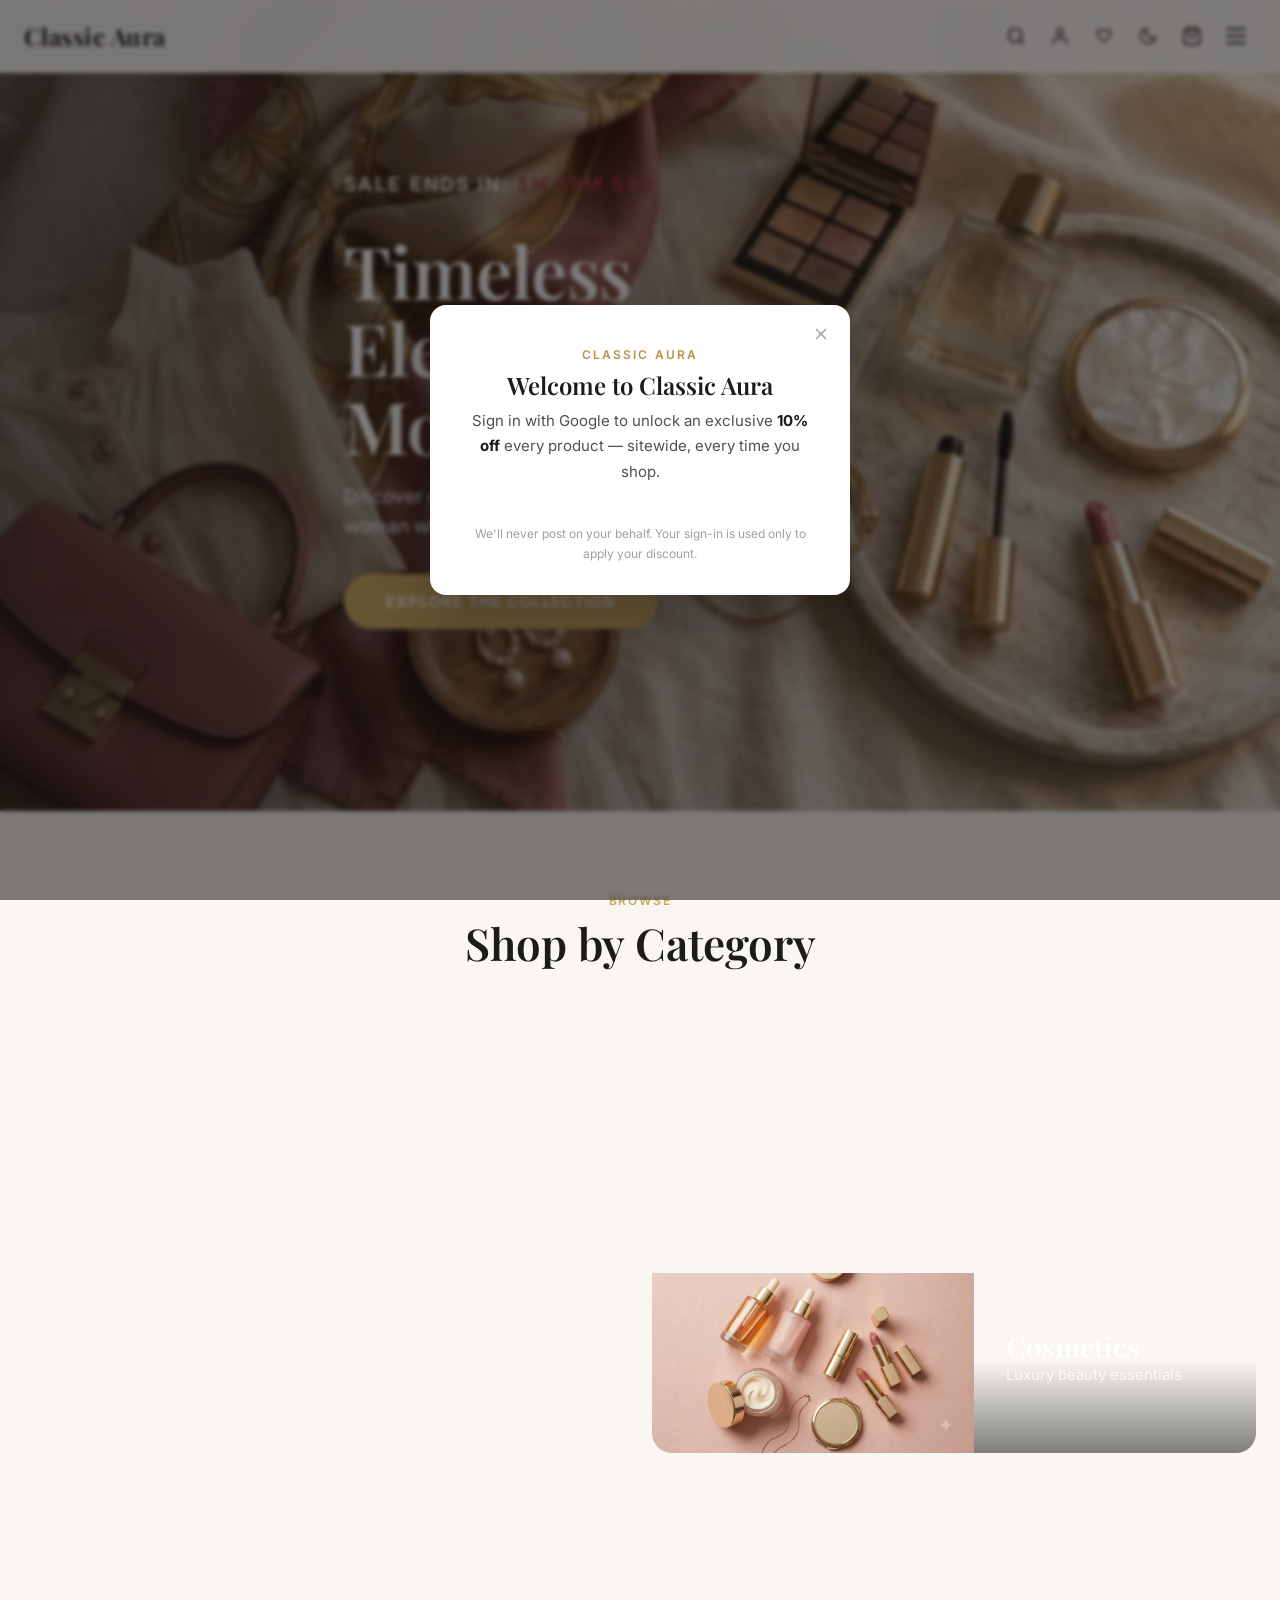
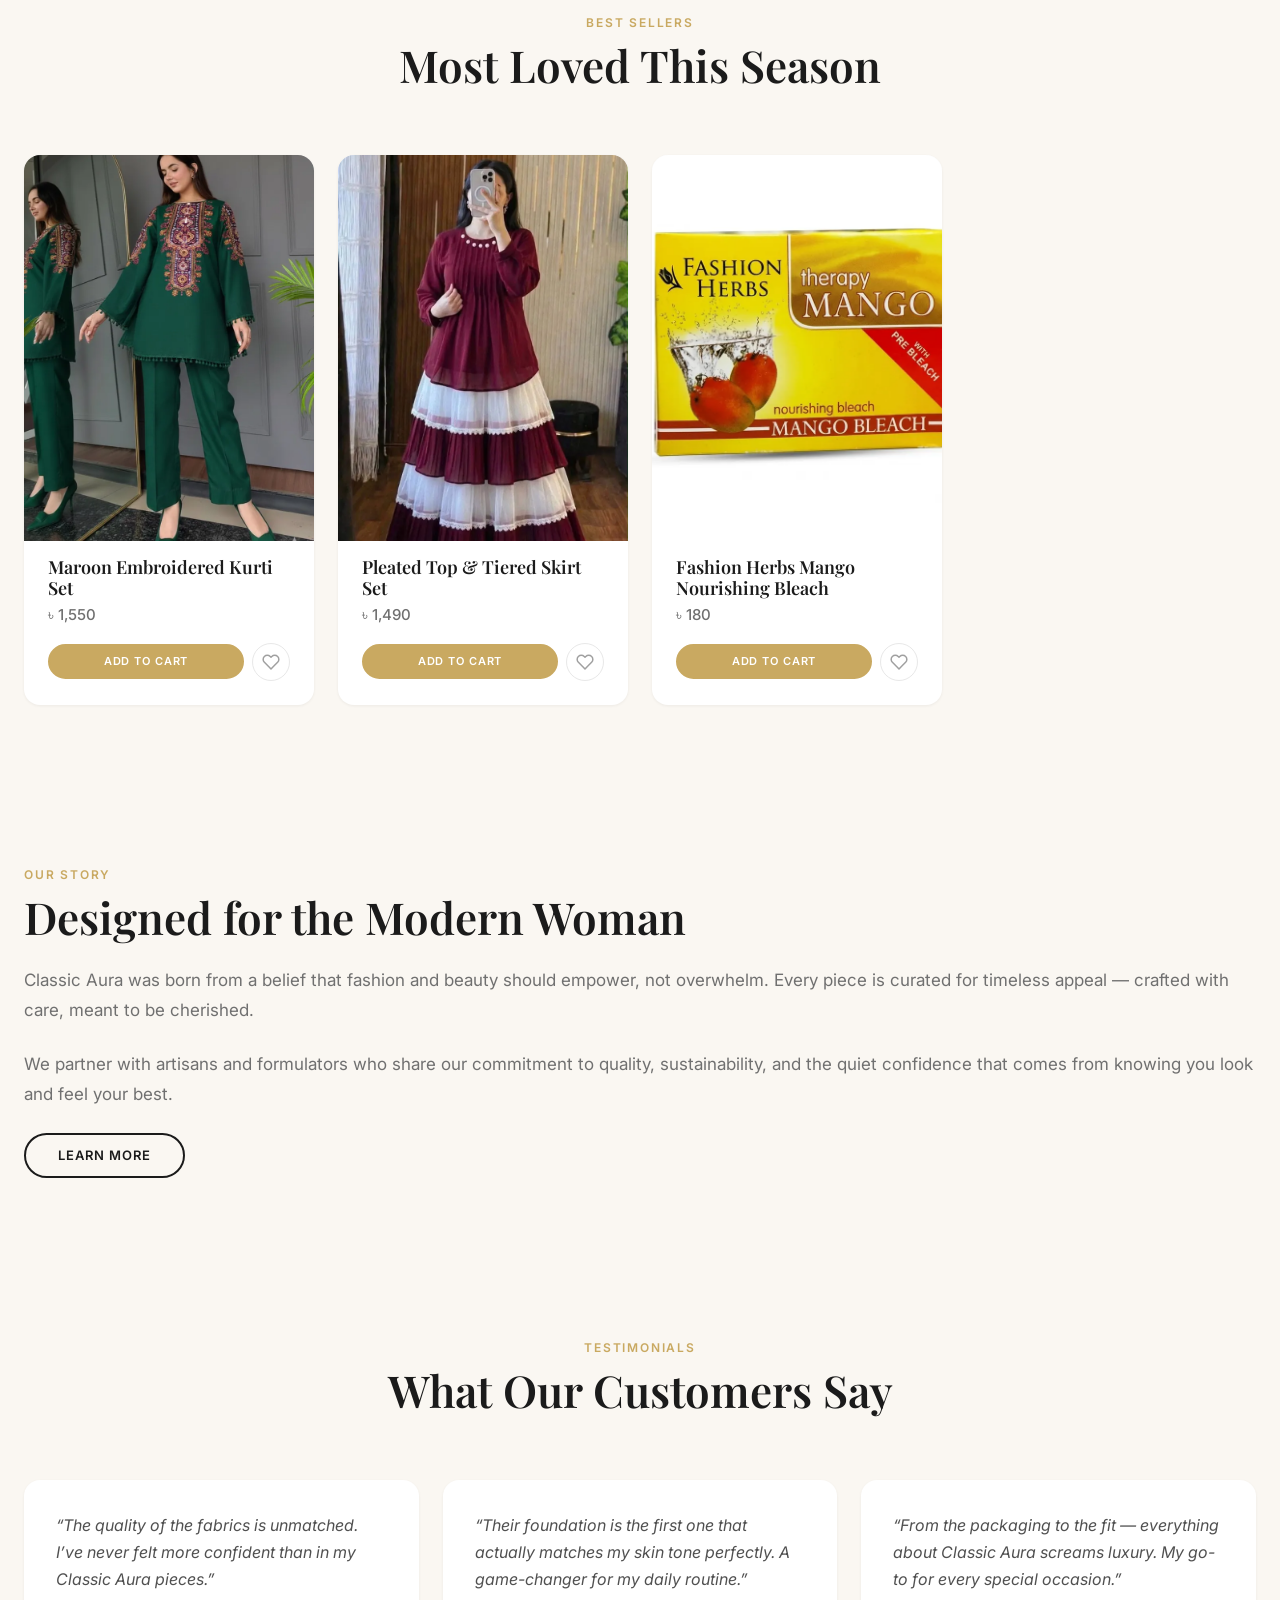
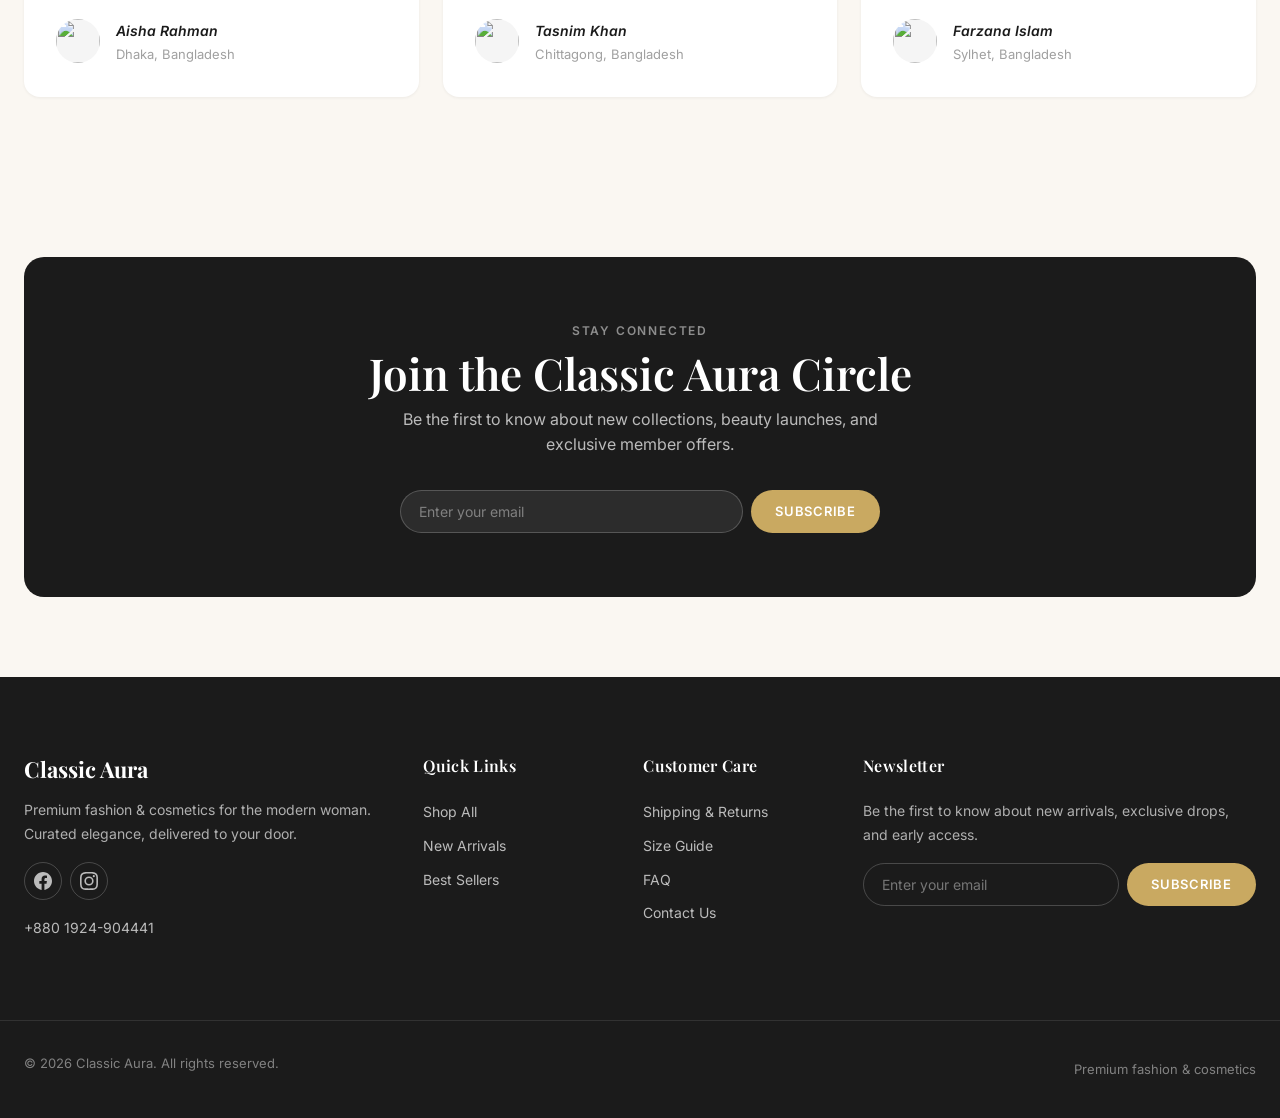
==== commit f25d8190: "Add WebP images with JPG fallback and lazy-loading for faster page loads Co-Authored-By: Claude <nor" ====
--- a/index.html
+++ b/index.html
@@ -168,11 +168,16 @@
 
     <!-- ─── 1. HERO ─── -->
     <section class="hero">
-      <img
-        class="hero-image"
-        src="images/bannar.jpg"
-        alt="Elegant woman in Classic Aura fashion — timeless style"
-      >
+      <picture>
+        <source srcset="images/bannar.webp" type="image/webp">
+        <img
+          class="hero-image"
+          src="images/bannar.jpg"
+          alt="Elegant woman in Classic Aura fashion — timeless style"
+          width="1024"
+          height="640"
+        >
+      </picture>
       <div class="hero-overlay"></div>
       <div class="hero-content fade-in-section">
         <p class="sale-countdown" id="sale-countdown">Sale ends in: <span id="countdown-display" role="timer" aria-live="off">&mdash;</span></p>
@@ -197,11 +202,16 @@
             class="category-card category-card-fashion"
             aria-label="Browse fashion collection"
           >
-            <img
-              src="https://images.unsplash.com/photo-1490481651871-ab68de25d43d?q=80&w=1200"
-              alt="Elegant fashion collection — ready-to-wear pieces"
-              loading="lazy"
-            >
+            <picture>
+              <source srcset="https://images.unsplash.com/photo-1490481651871-ab68de25d43d?q=80&w=1200&fm=webp" type="image/webp">
+              <img
+                src="https://images.unsplash.com/photo-1490481651871-ab68de25d43d?q=80&w=1200"
+                alt="Elegant fashion collection — ready-to-wear pieces"
+                loading="lazy"
+                width="1200"
+                height="800"
+              >
+            </picture>
             <div class="fabric-shimmer" aria-hidden="true"></div>
             <div class="category-card-content">
               <h3>Fashion</h3>
@@ -215,11 +225,16 @@
             class="category-card category-card-cosmetics"
             aria-label="Browse cosmetics collection"
           >
-            <img
-              src="images/covar1.jpg"
-              alt="Luxury cosmetics collection — beauty essentials"
-              loading="lazy"
-            >
+            <picture>
+              <source srcset="images/covar1.webp" type="image/webp">
+              <img
+                src="images/covar1.jpg"
+                alt="Luxury cosmetics collection — beauty essentials"
+                loading="lazy"
+                width="800"
+                height="447"
+              >
+            </picture>
             <div class="category-card-content">
               <h3>Cosmetics</h3>
               <p>Luxury beauty essentials</p>
@@ -275,12 +290,17 @@
           <blockquote class="testimonial-card fade-in-section">
             <p class="testimonial-text">&ldquo;The quality of the fabrics is unmatched. I&rsquo;ve never felt more confident than in my Classic Aura pieces.&rdquo;</p>
             <footer class="testimonial-author">
-              <img
-                class="testimonial-avatar"
-                src="https://picsum.photos/seed/testimonial-1/100/100"
-                alt=""
-                loading="lazy"
-              >
+              <picture>
+                <source srcset="https://picsum.photos/seed/testimonial-1/100/100.webp" type="image/webp">
+                <img
+                  class="testimonial-avatar"
+                  src="https://picsum.photos/seed/testimonial-1/100/100"
+                  alt=""
+                  loading="lazy"
+                  width="100"
+                  height="100"
+                >
+              </picture>
               <div>
                 <cite class="testimonial-name">Aisha Rahman</cite>
                 <div class="testimonial-title">Dhaka, Bangladesh</div>
@@ -291,12 +311,17 @@
           <blockquote class="testimonial-card fade-in-section">
             <p class="testimonial-text">&ldquo;Their foundation is the first one that actually matches my skin tone perfectly. A game-changer for my daily routine.&rdquo;</p>
             <footer class="testimonial-author">
-              <img
-                class="testimonial-avatar"
-                src="https://picsum.photos/seed/testimonial-2/100/100"
-                alt=""
-                loading="lazy"
-              >
+              <picture>
+                <source srcset="https://picsum.photos/seed/testimonial-2/100/100.webp" type="image/webp">
+                <img
+                  class="testimonial-avatar"
+                  src="https://picsum.photos/seed/testimonial-2/100/100"
+                  alt=""
+                  loading="lazy"
+                  width="100"
+                  height="100"
+                >
+              </picture>
               <div>
                 <cite class="testimonial-name">Tasnim Khan</cite>
                 <div class="testimonial-title">Chittagong, Bangladesh</div>
@@ -307,12 +332,17 @@
           <blockquote class="testimonial-card fade-in-section">
             <p class="testimonial-text">&ldquo;From the packaging to the fit &mdash; everything about Classic Aura screams luxury. My go-to for every special occasion.&rdquo;</p>
             <footer class="testimonial-author">
-              <img
-                class="testimonial-avatar"
-                src="https://picsum.photos/seed/testimonial-3/100/100"
-                alt=""
-                loading="lazy"
-              >
+              <picture>
+                <source srcset="https://picsum.photos/seed/testimonial-3/100/100.webp" type="image/webp">
+                <img
+                  class="testimonial-avatar"
+                  src="https://picsum.photos/seed/testimonial-3/100/100"
+                  alt=""
+                  loading="lazy"
+                  width="100"
+                  height="100"
+                >
+              </picture>
               <div>
                 <cite class="testimonial-name">Farzana Islam</cite>
                 <div class="testimonial-title">Sylhet, Bangladesh</div>
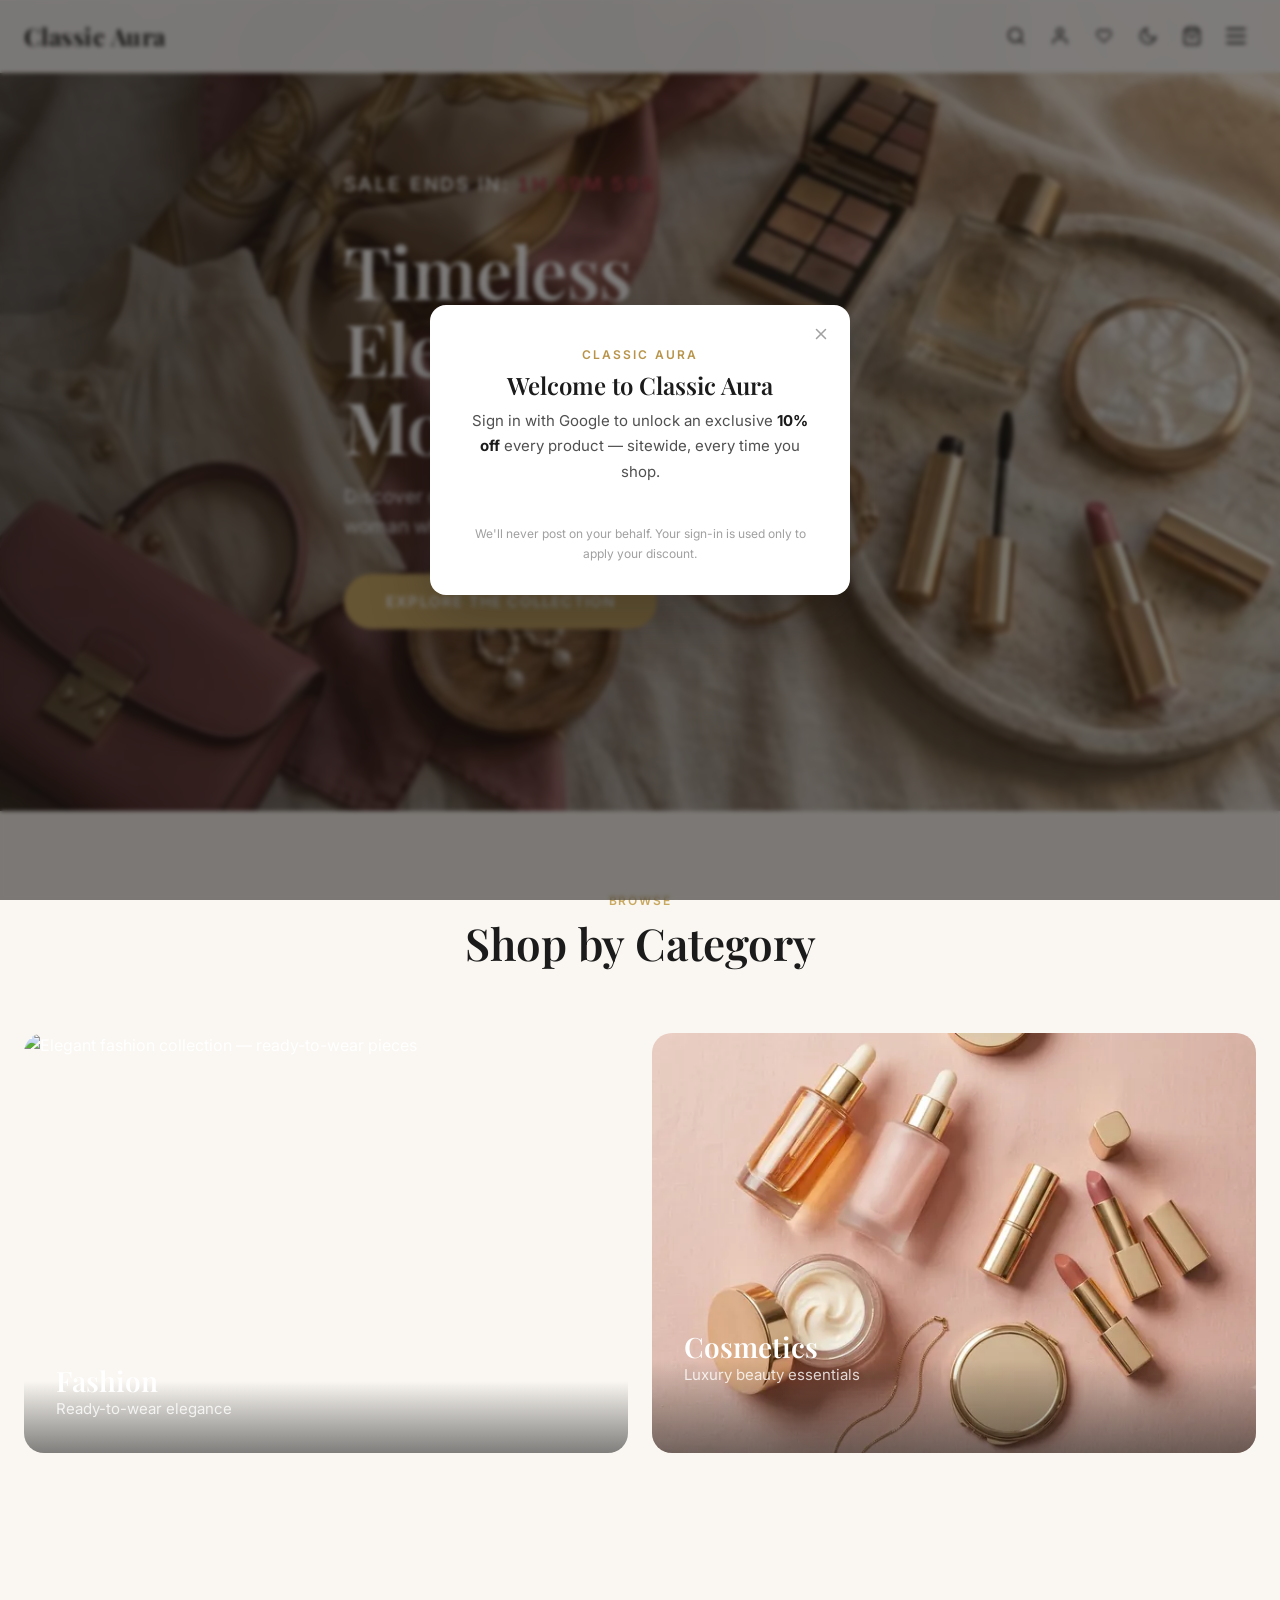
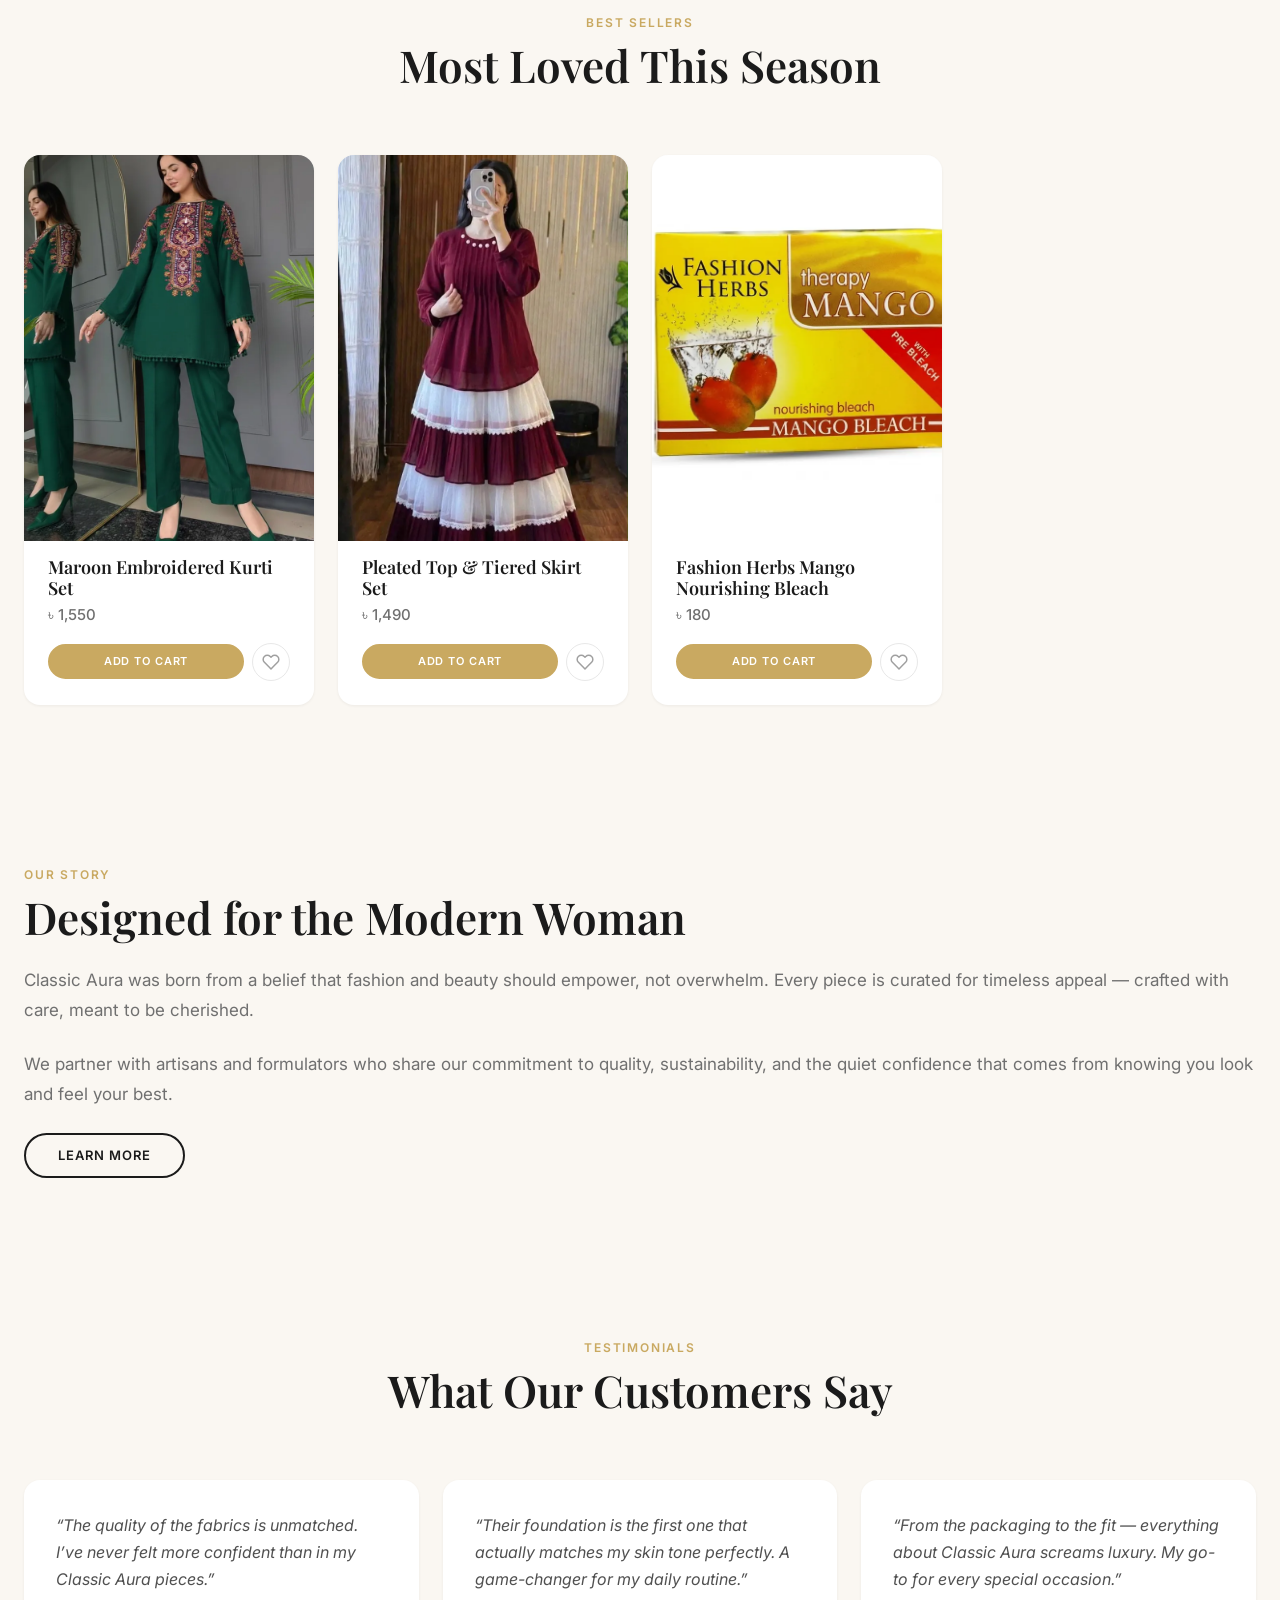
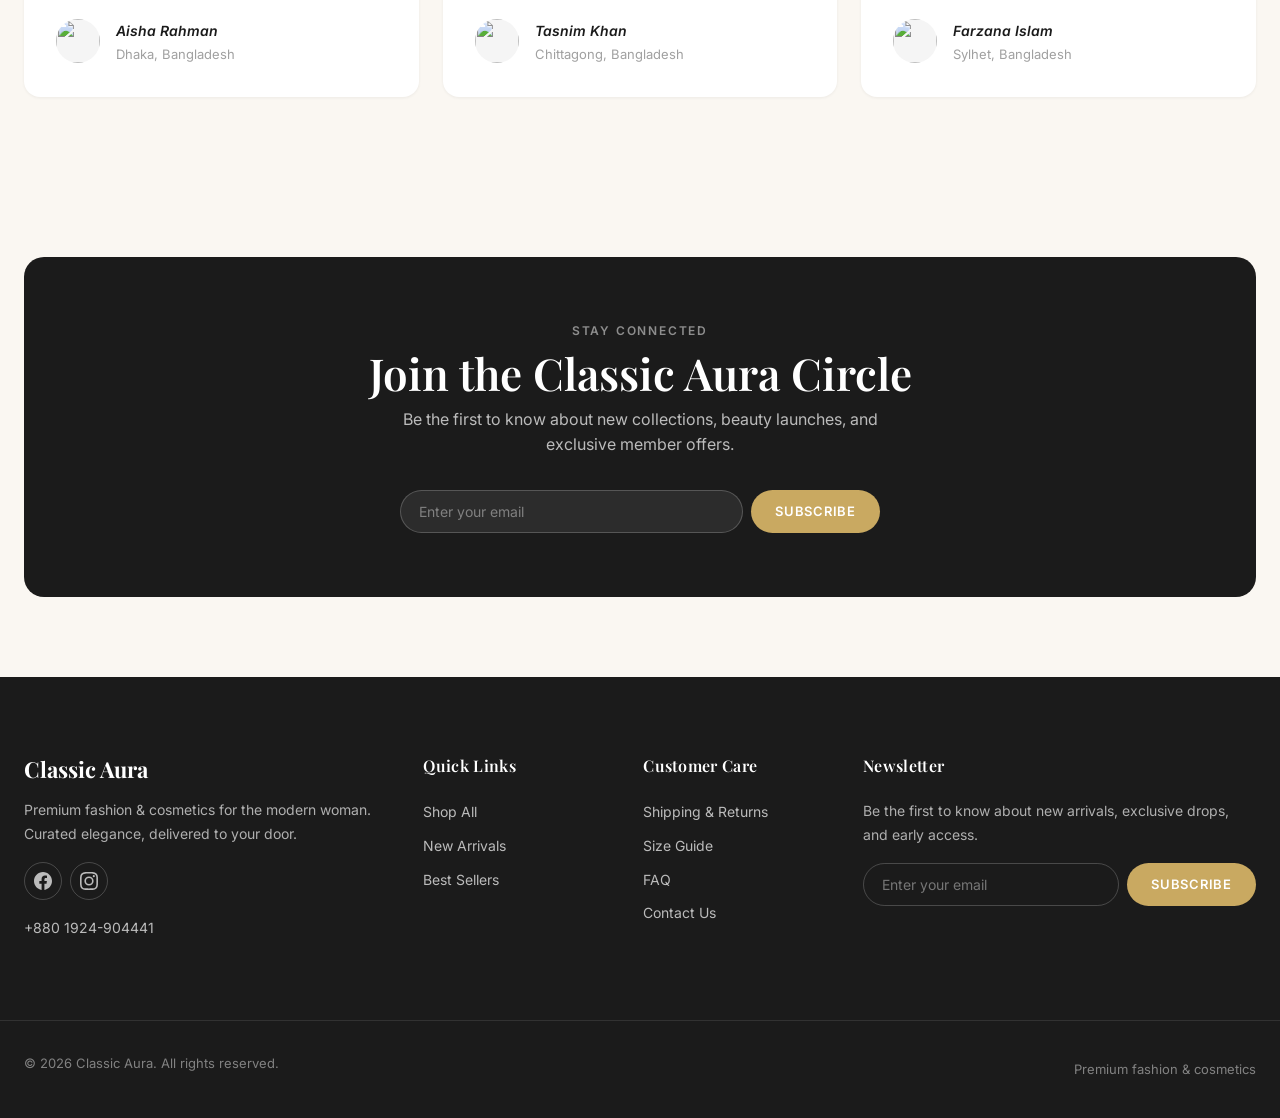
==== commit dd26eb39: "Convert storefront pages to Firestore-driven product data - Add js/store-data.js Firestore data laye" ====
--- a/index.html
+++ b/index.html
@@ -478,6 +478,7 @@
   </div>
 
   <script src="js/products.js"></script>
+  <script type="module" src="js/store-data.js"></script>
   <script src="js/main.js"></script>
   <!--Start of Tawk.to Script-->
   <script type="text/javascript">
--- a/css/style.css
+++ b/css/style.css
@@ -897,15 +897,23 @@
   color: var(--color-white);
 }
 
+.category-card > picture,
 .category-card > img {
   position: absolute;
   inset: 0;
   width: 100%;
   height: 100%;
+}
+
+.category-card > picture img,
+.category-card > img {
+  width: 100%;
+  height: 100%;
   object-fit: cover;
   transition: transform var(--transition-slow);
 }
 
+.category-card:hover > picture img,
 .category-card:hover > img {
   transform: scale(1.06);
 }
@@ -3338,6 +3346,7 @@
     transition: none !important;
   }
 
+  .category-card > picture img,
   .category-card > img,
   .product-card-image img {
     transition: none !important;
